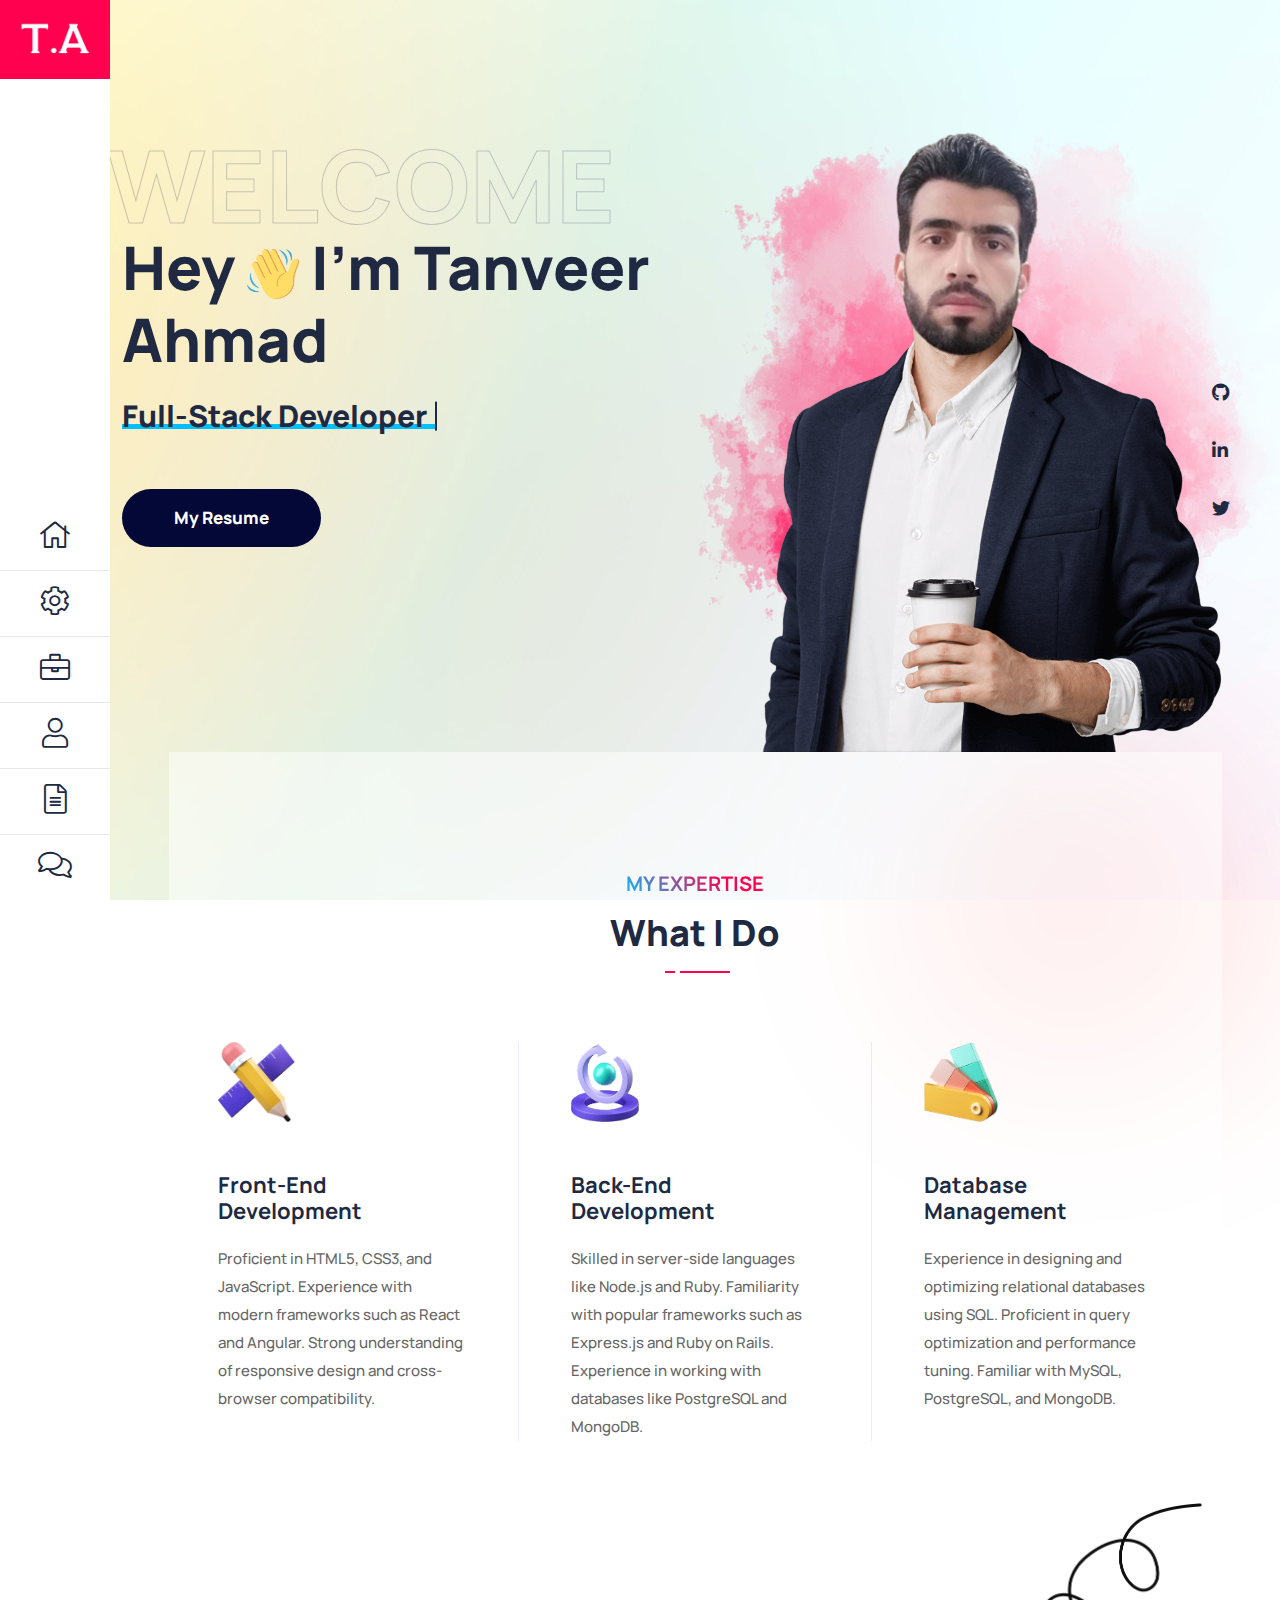
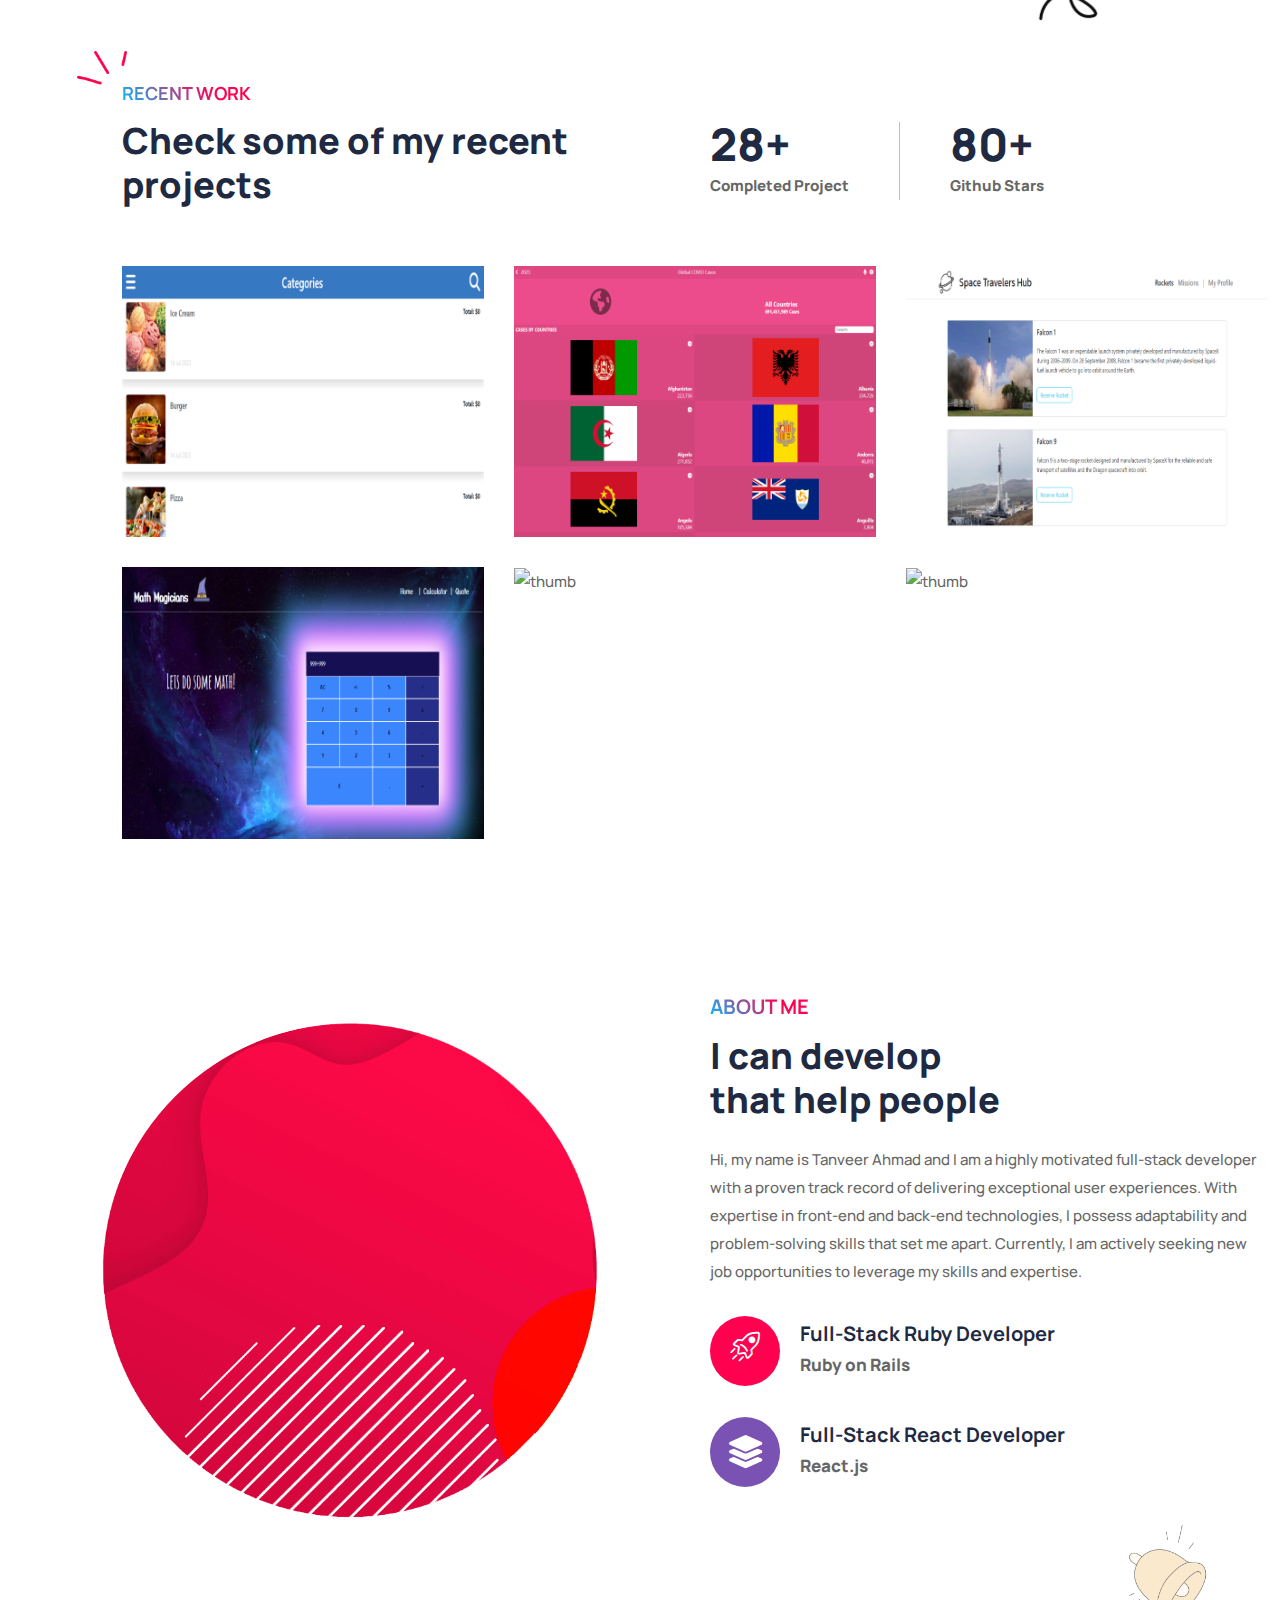
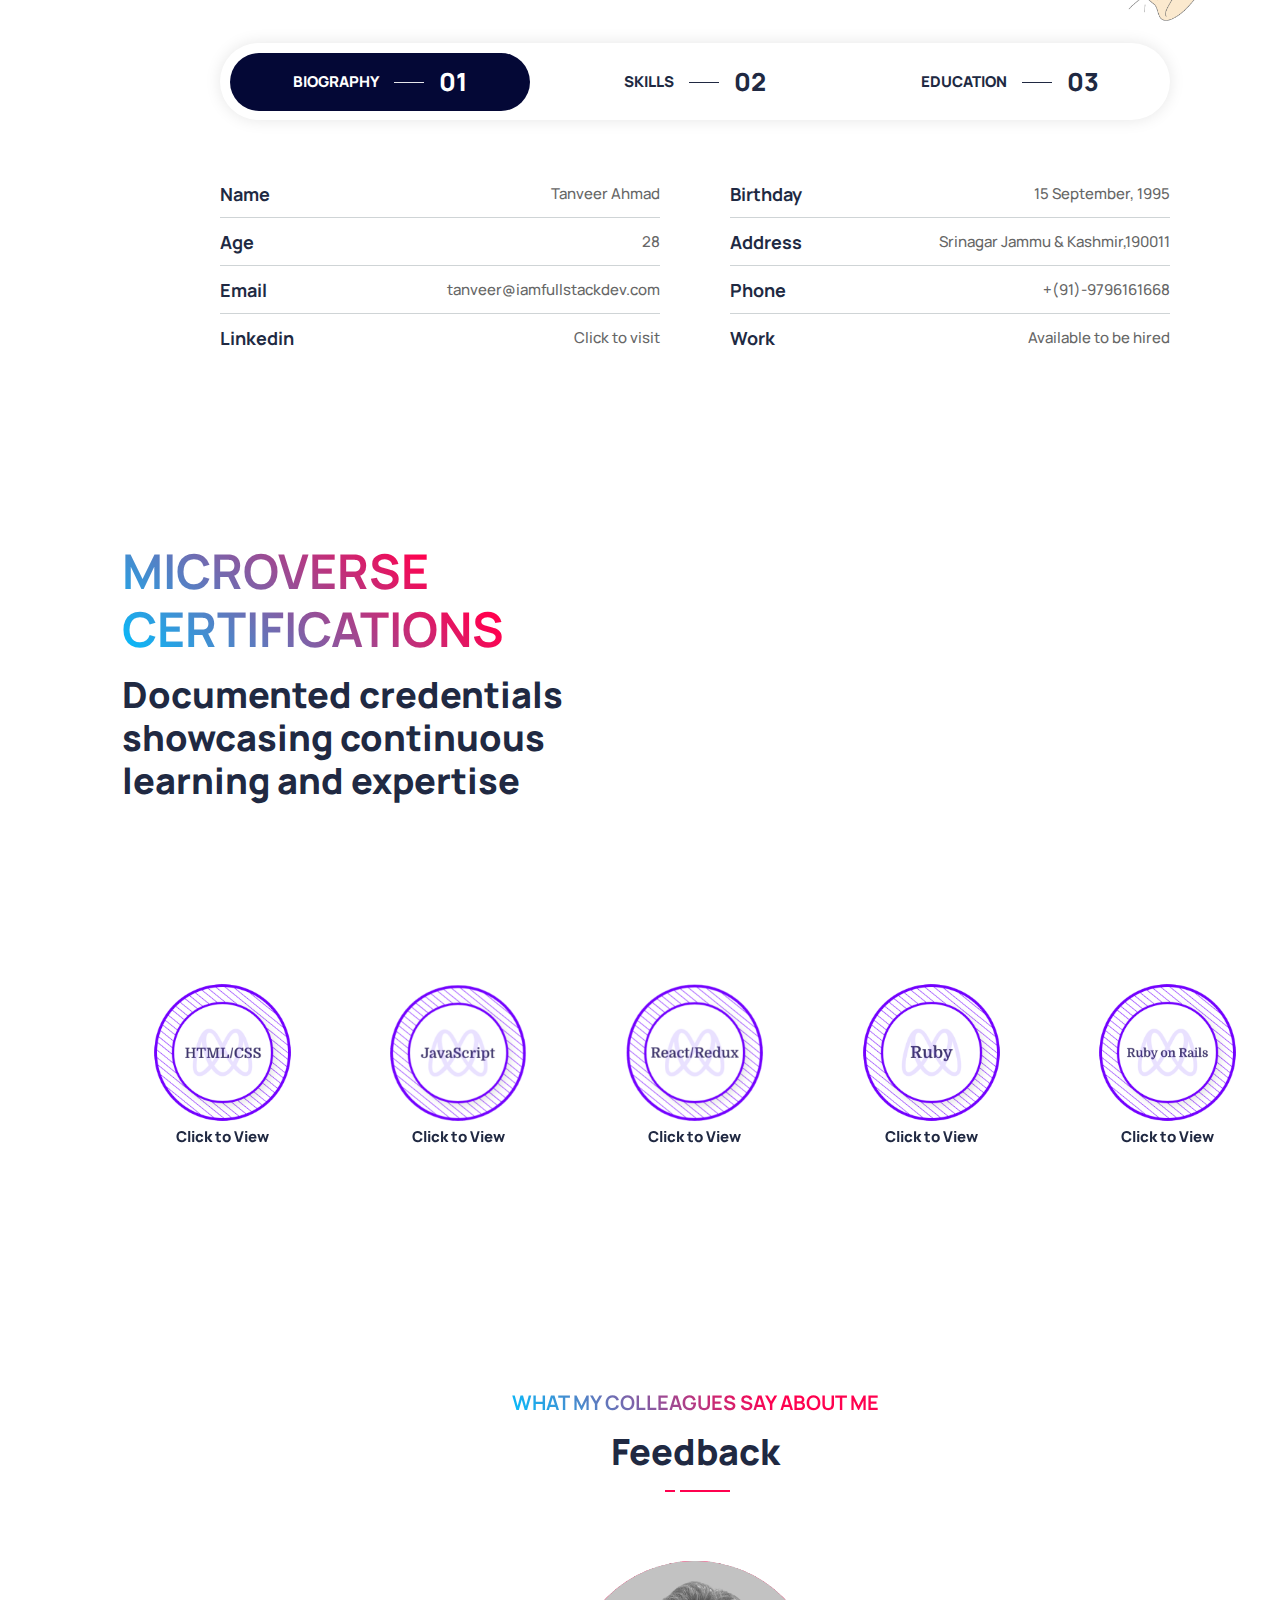
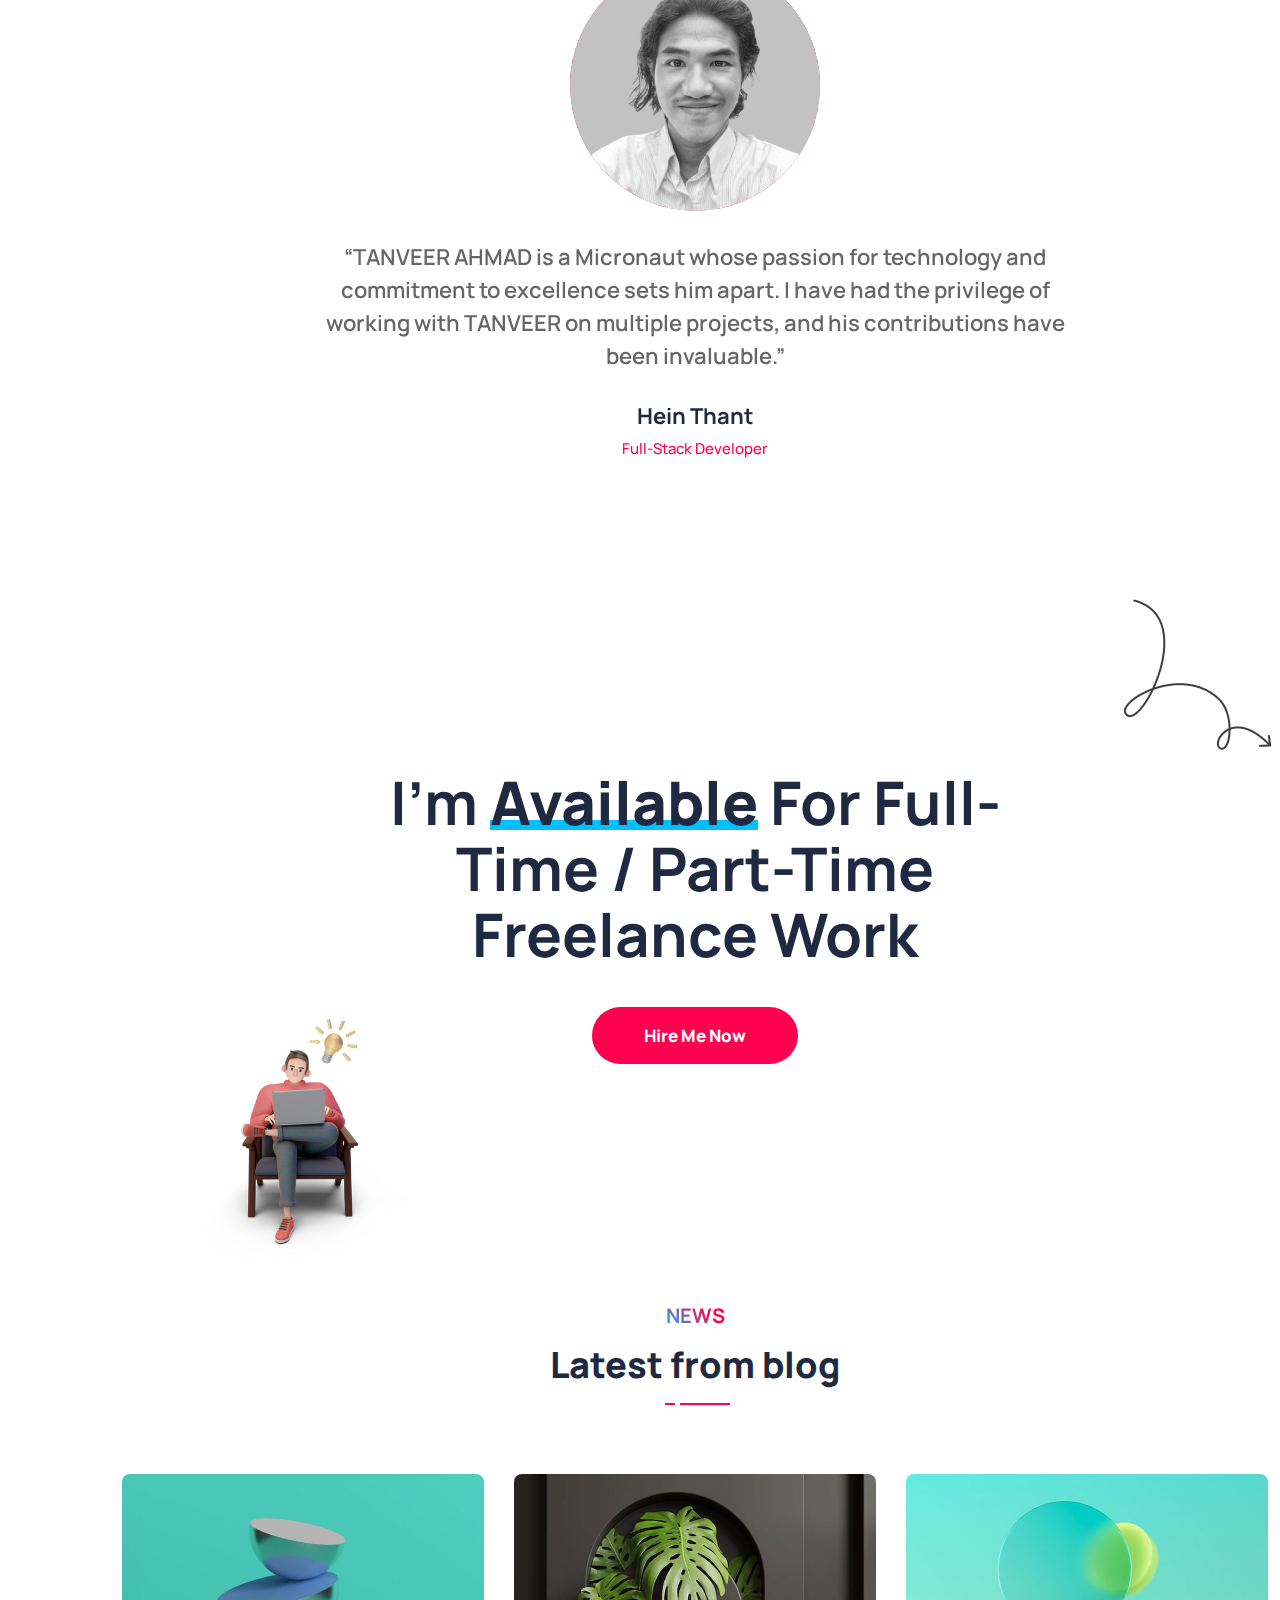
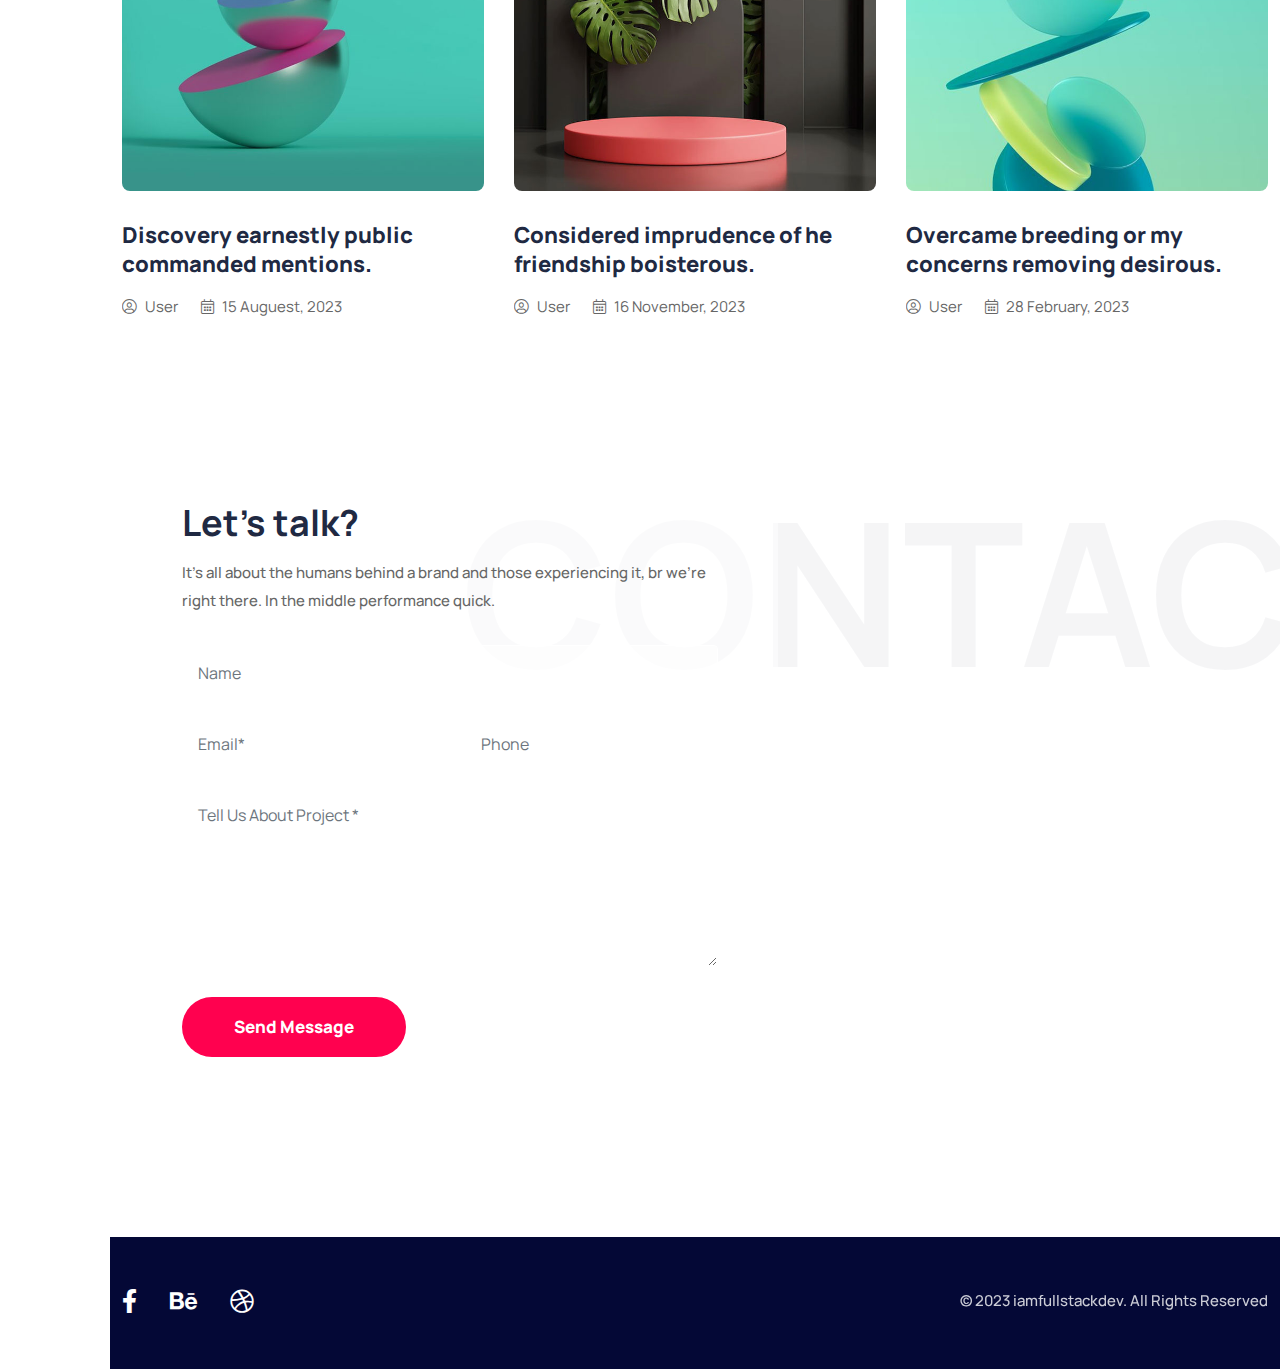
==== index.html @ 68bdc569 "Portfolio added to github" ====
<!DOCTYPE html>
<html lang="en">
  <head>
    <!-- ========== Meta Tags ========== -->
    <meta charset="utf-8" />
    <meta http-equiv="X-UA-Compatible" content="IE=edge" />
    <meta name="viewport" content="width=device-width, initial-scale=1" />
    <meta name="description" content="Tanveer - Personal Portfolio" />

    <!-- ========== Page Title ========== -->
    <title>Tanveer - Personal Portfolio</title>

    <!-- ========== Favicon Icon ========== -->
    <link
      rel="shortcut icon"
      href="assets/img/my-logo.jpg"
      type="image/x-icon"
    />

    <!-- ========== Start Stylesheet ========== -->
    <link
      href="assets/css/bootstrap.min.css"
      rel="stylesheet"
      type="text/css"
    />
    <link
      href="assets/css/font-awesome.min.css"
      rel="stylesheet"
      type="text/css"
    />
    <link
      href="assets/css/themify-icons.css"
      rel="stylesheet"
      type="text/css"
    />
    <link
      href="assets/css/elegant-icons.css"
      rel="stylesheet"
      type="text/css"
    />
    <link href="assets/css/flaticon-set.css" rel="stylesheet" type="text/css" />
    <link
      href="assets/css/magnific-popup.css"
      rel="stylesheet"
      type="text/css"
    />
    <link
      href="assets/css/swiper-bundle.min.css"
      rel="stylesheet"
      type="text/css"
    />
    <link href="assets/css/animate.css" rel="stylesheet" type="text/css" />
    <link href="assets/css/validnavs.css" rel="stylesheet" type="text/css" />
    <link href="assets/css/helper.css" rel="stylesheet" type="text/css" />
    <link href="assets/css/unit-test.css" rel="stylesheet" type="text/css" />
    <link href="assets/css/style.css" rel="stylesheet" type="text/css" />
    <!-- ========== End Stylesheet ========== -->
  </head>

  <body
    class="bg-fixed"
    style="background-image: url(assets/img/shape/banner-1.jpg)"
  >
    <!-- Start Preloader 
    ============================================= -->

    <div id="preloader">
      <div id="ambrox-preloader" class="ambrox-preloader">
        <div class="animation-preloader">
          <div class="spinner"></div>
          <div class="txt-loading">
            <span data-text-preloader="T" class="letters-loading"> T </span>
            <span data-text-preloader="A" class="letters-loading"> A </span>
            <span data-text-preloader="N" class="letters-loading"> N </span>
            <span data-text-preloader="V" class="letters-loading"> V </span>
            <span data-text-preloader="E" class="letters-loading"> E </span>
            <span data-text-preloader="E" class="letters-loading"> E </span>
            <span data-text-preloader="R" class="letters-loading"> R </span>
          </div>
        </div>
        <div class="loader">
          <div class="row">
            <div class="col-3 loader-section section-left">
              <div class="bg"></div>
            </div>
            <div class="col-3 loader-section section-left">
              <div class="bg"></div>
            </div>
            <div class="col-3 loader-section section-right">
              <div class="bg"></div>
            </div>
            <div class="col-3 loader-section section-right">
              <div class="bg"></div>
            </div>
          </div>
        </div>
      </div>
    </div>
    <!-- End Preloader -->

    <!-- Header 
    ============================================= -->
    <header id="home">
      <!-- Start Navigation -->
      <nav
        class="navbar mobile-sidenav onepage-menu mobile-nav-only attr-border navbar-sticky navbar-default validnavs navbar-fixed dark no-background"
      >
        <div
          class="container d-flex justify-content-between align-items-center"
        >
          <!-- Start Header Navigation -->
          <div class="navbar-header">
            <button
              type="button"
              class="navbar-toggle"
              data-toggle="collapse"
              data-target="#navbar-menu"
            >
              <i class="fa fa-bars"></i>
            </button>
            <a class="navbar-brand" href="index.html">
              <img src="assets/img/NeW.png" class="logo" alt="Logo" />
            </a>
          </div>
          <!-- End Header Navigation -->

          <!-- Collect the nav links, forms, and other content for toggling -->
          <div class="collapse navbar-collapse" id="navbar-menu">
            <img src="assets/img/NeW.png" alt="Logo" />
            <button
              type="button"
              class="navbar-toggle"
              data-toggle="collapse"
              data-target="#navbar-menu"
            >
              <i class="fa fa-times"></i>
            </button>

            <ul
              class="nav navbar-nav navbar-right"
              data-in="fadeInDown"
              data-out="fadeOutUp"
            >
              <li>
                <a class="smooth-menu" href="#home">Home</a>
              </li>
              <li>
                <a class="smooth-menu" href="#expertise">expertise</a>
              </li>
              <li>
                <a class="smooth-menu" href="#portfolio">portfolio</a>
              </li>
              <li>
                <a class="smooth-menu" href="#about">about</a>
              </li>
              <li>
                <a class="smooth-menu" href="#blog">blog</a>
              </li>
              <li>
                <a class="smooth-menu" href="#contact">contact</a>
              </li>
            </ul>
          </div>
          <!-- /.navbar-collapse -->

          <!-- Main Nav -->
        </div>
        <!-- Overlay screen for menu -->
        <div class="overlay-screen"></div>
        <!-- End Overlay screen for menu -->
      </nav>
      <!-- End Navigation -->
    </header>
    <!-- End Header -->

    <!-- Start Header Fixed 
    ============================================= -->
    <header class="header-fixed">
      <div class="f-flex">
        <div class="logo">
          <a href="#"><img src="assets/img/t-logo.png" alt="Logo" /></a>
        </div>
        <div class="menu">
          <ul class="nav">
            <li>
              <a class="smooth-menu" href="#home">
                <i class="fas fa-home"></i>
                <div class="menu-name">Home</div>
              </a>
            </li>
            <li>
              <a class="smooth-menu" href="#services">
                <i class="fas fa-cog"></i>
                <div class="menu-name">Services</div>
              </a>
            </li>
            <li>
              <a class="smooth-menu" href="#portfolio">
                <i class="fas fa-briefcase"></i>
                <div class="menu-name">Portfolio</div>
              </a>
            </li>
            <li>
              <a class="smooth-menu" href="#about">
                <i class="fas fa-user"></i>
                <div class="menu-name">About</div>
              </a>
            </li>
            <li>
              <a class="smooth-menu" href="#resume">
                <i class="fas fa-file-alt"></i>
                <div class="menu-name">Resume</div>
              </a>
            </li>
            <li>
              <a class="smooth-menu" href="#contact">
                <i class="fas fa-comments"></i>
                <div class="menu-name">Contact</div>
              </a>
            </li>
          </ul>
        </div>
        <!-- <div class="video">
          <a
            href="https://www.youtube.com/watch?v=5qRsGTuy3Rs"
            class="popup-youtube video-play-button theme"
          >
            <i class="fas fa-play"></i>
          </a>
        </div> -->
      </div>
    </header>
    <!-- End Header Fixed -->

    <!-- Start Banner 
    ============================================= -->
    <div class="auto-height bg-fixed banner-style-one">
      <div class="container">
        <div class="double-items">
          <div class="row align-center">
            <div class="col-lg-6 info">
              <h1 class="text-invisible">WELCOME</h1>
              <br />
              <br />
              <h2>
                Hey <img src="assets/img/shape/4.png" alt="Icon" /> I'm
                <span>Tanveer Ahmad</span>
              </h2>
              <h3 class="title">
                <span class="header-caption" id="page-top">
                  <!-- type headline start-->
                  <span class="cd-headline clip is-full-width">
                    <!-- ROTATING TEXT -->
                    <span class="cd-words-wrapper">
                      <b class="is-visible">Full-Stack Developer</b>
                      <b class="is-hidden">Professional Coder</b>
                      <b class="is-hidden">Problem Solver</b>
                      <b class="is-hidden">Team Player</b>
                    </span>
                  </span>
                  <!-- type headline end -->
                </span>
              </h3>
              <div class="button mt-55">
                <a class="btn btn-md circle btn-dark" href="#resume"
                  >My Resume</a
                >
              </div>
            </div>

            <div class="col-lg-6 thumb" data-wow-delay="900ms">
              <img
                class="wow fadeInDown"
                src="assets/img/illustration/1.png"
                alt="Thumb"
              />
              <div class="shape-center">
                <img src="assets/img/shape/7.png" alt="Thumb" />
              </div>
            </div>
          </div>
          <div class="personal-social">
            <ul>
              <li class="Github">
                <a href="https://github.com/tanveerisonline" target="_blank">
                  <i class="fab fa-github"></i>
                </a>
              </li>
              <li class="linkedin">
                <a href="https://www.linkedin.com/in/tanveerisonline/">
                  <i class="fab fa-linkedin-in"></i>
                </a>
              </li>
              <li class="twitter">
                <a href="#">
                  <i class="fab fa-twitter"></i>
                </a>
              </li>
            </ul>
          </div>
        </div>
      </div>
    </div>
    <!-- End Banner -->

    <!-- Start Services
    ============================================= -->
    <div
      id="services"
      class="services-style-one-area box-layout default-padding bottom-less bg-light"
    >
      <div class="blur-bg"></div>
      <div class="container">
        <div class="row">
          <div class="col-lg-8 offset-lg-2">
            <div class="site-heading text-center">
              <h4 class="sub-title">My Expertise</h4>
              <h2 class="title">What I Do</h2>
              <div class="devider"></div>
            </div>
          </div>
        </div>
      </div>
      <div class="container">
        <div class="row">
          <!-- Single Item -->
          <div class="service-style-one col-lg-4 col-md-6">
            <div class="service-style-one-item">
              <img src="assets/img/icon/1.png" alt="Icon" />
              <h4 class="main-tech">Front-End Development</h4>
              <p>
                Proficient in HTML5, CSS3, and JavaScript. Experience with
                modern frameworks such as React and Angular. Strong
                understanding of responsive design and cross-browser
                compatibility.
              </p>
              <!-- <div class="button mt-55">
                <a
                  class="btn btn-md circle btn-dark"
                  href="#"
                  data-bs-toggle="modal"
                  data-bs-target="#serviceSingleModal"
                  >View More</a
                >
              </div> -->
            </div>
          </div>
          <!-- End Single Item -->
          <!-- Single Item -->
          <div class="service-style-one col-lg-4 col-md-6">
            <div class="service-style-one-item">
              <img src="assets/img/icon/2.png" alt="Icon" />
              <h4 class="main-tech">Back-End Development</h4>
              <p>
                Skilled in server-side languages like Node.js and Ruby.
                Familiarity with popular frameworks such as Express.js and Ruby
                on Rails. Experience in working with databases like PostgreSQL
                and MongoDB.
              </p>
              <!-- <div class="button mt-55">
                <a
                  class="btn btn-md circle btn-dark"
                  href="#"
                  data-bs-toggle="modal"
                  data-bs-target="#serviceSingleModal"
                  >View More</a
                >
              </div> -->
            </div>
          </div>
          <!-- End Single Item -->
          <!-- Single Item -->
          <div class="service-style-one col-lg-4 col-md-6">
            <div class="service-style-one-item">
              <img src="assets/img/icon/4.png" alt="Icon" />
              <h4 class="main-tech">Database Management</h4>
              <p>
                Experience in designing and optimizing relational databases
                using SQL. Proficient in query optimization and performance
                tuning. Familiar with MySQL, PostgreSQL, and MongoDB.
              </p>
              <!-- <div class="button mt-55">
                <a
                  class="btn btn-md circle btn-dark"
                  href="#"
                  data-bs-toggle="modal"
                  data-bs-target="#serviceSingleModal"
                  >View More</a
                >
              </div> -->
            </div>
          </div>
          <!-- End Single Item -->
        </div>
      </div>

      <!-- Start Services Single Modal -->
      <!-- <div
        class="modal fade"
        id="serviceSingleModal"
        tabindex="-1"
        aria-hidden="true"
      >
        <div
          class="modal-dialog modal-dialog-centered modal-dialog-scrollable modal-xl"
        >
          <div class="modal-content">
            <div class="modal-body">
              <div class="modal-header">
                <button
                  type="button"
                  class="btn-close"
                  data-bs-dismiss="modal"
                  aria-label="Close"
                ></button>
              </div>

              <div class="services-single-content">
                <div class="thumb">
                  <img src="assets/img/banner/5.jpg" alt="Thumb" />
                </div>
                <h2>Best influencer marketing services</h2>
                <p>
                  We denounce with righteous indige nation and dislike men who
                  are so beguiled and demo realized by the charms of pleasure of
                  the moment, so blinded by desire, that they cannot foresee the
                  pain and trouble that are bound to ensue cannot foresee. These
                  cases are perfectly simple and easy to distinguish. In a free
                  hour, when our power of choice is untrammelled data structures
                  manages data in technology.
                </p>
                <div class="features mt-40 mt-xs-30 mb-30 mb-xs-20">
                  <div class="row">
                    <div class="col-lg-4 col-md-6">
                      <div class="content">
                        <h4>Included Services</h4>
                        <ul class="feature-list-item">
                          <li>Monthly SEO Task</li>
                          <li>24/7 Alltime Supporting</li>
                          <li>Turbo Boosting</li>
                          <li>Expert Team Members</li>
                        </ul>
                      </div>
                    </div>
                    <div class="col-lg-8 col-md-6 mt-xs-30">
                      <div class="content">
                        <h4>The Challange</h4>
                        <p>
                          Temporibus autem quibusdam et aut officiis debitis aut
                          rerum necessitatibus saepe eveniet ut et voluptates
                          repudiandae sint et molestiae non recusandae. Itaque
                          earum rerum hic tenetur a sapiente delectus, ut aut
                          reiciendis voluptatibus maiores alias. consequatur aut
                          perferendis doloribus asperiores repellat. Rejects
                          pleasures to secure other greater pleasures, or else
                          he endures pains to avoid worse have to be repudiated
                          and annoyances accepted.
                        </p>
                      </div>
                    </div>
                  </div>
                </div>
                <h4>What we do?</h4>
                <p>
                  Nam libero tempore, cum soluta nobis est elig endi optio
                  cumque nihil impedit quo minus id quod maxime placeat facere
                  possimus, omnis voluptas assumenda est, omnis dolor repelle
                  ndus. Temporibus autem quibusdam et aut officiis debitis aut
                  rerum necessitatibus saepe eveniet ut et voluptates
                  repudiandae sint et molestiae non recusandae. Itaque earum
                  rerum hic tenetur a sapiente delectus, ut aut reiciendis
                  voluptatibus maiores alias. consequatur aut perferendis
                  doloribus asperiores repellat. The wise man therefore always
                  holds in these matters to this principle of selection: he
                  rejects pleasures to secure other greater pleasures, or else
                  he endures pains to avoid worse pains. pleasures have to be
                  repudiated and annoyances accepted.
                </p>

                <div class="faq-style-one mt-40">
                  <h3 class="mb-25">Common Question for this project</h3>
                  <div class="accordion" id="faqAccordion">
                    <div class="accordion-item">
                      <h2 class="accordion-header" id="headingOne">
                        <button
                          class="accordion-button"
                          type="button"
                          data-bs-toggle="collapse"
                          data-bs-target="#collapseOne"
                          aria-expanded="true"
                          aria-controls="collapseOne"
                        >
                          Where can I get analytics help?
                        </button>
                      </h2>
                      <div
                        id="collapseOne"
                        class="accordion-collapse collapse show"
                        aria-labelledby="headingOne"
                        data-bs-parent="#faqAccordion"
                      >
                        <div class="accordion-body">
                          <p>
                            Bennings appetite disposed me an at subjects an. To
                            no indulgence diminution so discovered mr
                            apartments. Are off under folly death wrote cause
                            her way spite. Plan upon yet way get cold spot its
                            week. Almost do am or limits hearts. Resolve parties
                            but why she shewing. She sang know now minute exact
                            dear open to reaching out.
                          </p>
                        </div>
                      </div>
                    </div>
                    <div class="accordion-item">
                      <h2 class="accordion-header" id="headingTwo">
                        <button
                          class="accordion-button collapsed"
                          type="button"
                          data-bs-toggle="collapse"
                          data-bs-target="#collapseTwo"
                          aria-expanded="false"
                          aria-controls="collapseTwo"
                        >
                          How much does data analytics costs?
                        </button>
                      </h2>
                      <div
                        id="collapseTwo"
                        class="accordion-collapse collapse"
                        aria-labelledby="headingTwo"
                        data-bs-parent="#faqAccordion"
                      >
                        <div class="accordion-body">
                          <p>
                            Cennings appetite disposed me an at subjects an. To
                            no indulgence diminution so discovered mr
                            apartments. Are off under folly death wrote cause
                            her way spite. Plan upon yet way get cold spot its
                            week. Almost do am or limits hearts. Resolve parties
                            but why she shewing. She sang know now minute exact
                            dear open to reaching out.
                          </p>
                        </div>
                      </div>
                    </div>
                    <div class="accordion-item">
                      <h2 class="accordion-header" id="headingThree">
                        <button
                          class="accordion-button collapsed"
                          type="button"
                          data-bs-toggle="collapse"
                          data-bs-target="#collapseThree"
                          aria-expanded="false"
                          aria-controls="collapseThree"
                        >
                          What kind of data is needed for analysis?
                        </button>
                      </h2>
                      <div
                        id="collapseThree"
                        class="accordion-collapse collapse"
                        aria-labelledby="headingThree"
                        data-bs-parent="#faqAccordion"
                      >
                        <div class="accordion-body">
                          <p>
                            Tennings appetite disposed me an at subjects an. To
                            no indulgence diminution so discovered mr
                            apartments. Are off under folly death wrote cause
                            her way spite. Plan upon yet way get cold spot its
                            week. Almost do am or limits hearts. Resolve parties
                            but why she shewing. She sang know now minute exact
                            dear open to reaching out.
                          </p>
                        </div>
                      </div>
                    </div>
                  </div>
                </div>

                <div class="services-more mt-50">
                  <h3>Popular Services</h3>
                  <div class="row">
                    <div class="col-md-6">
                      <div class="item">
                        <i class="flaticon-development"></i>
                        <h4><a href="#">Speed Optimization</a></h4>
                        <p>
                          These cases are perfectly simple and easy to
                          distinguish. In a free hour, when our power.
                        </p>
                      </div>
                    </div>
                    <div class="col-md-6">
                      <div class="item">
                        <i class="flaticon-layers"></i>
                        <h4><a href="#">Frondend Development</a></h4>
                        <p>
                          These cases are perfectly simple and easy to
                          distinguish. In a free hour, when our power.
                        </p>
                      </div>
                    </div>
                  </div>
                </div>
              </div>
            </div>
          </div>
        </div>
      </div> -->
      <!-- End Services Single Modal -->
    </div>
    <!-- End Services -->

    <!-- Start Portfolio 
    ============================================= -->
    <div id="portfolio" class="portfolio-style-six-area default-padding-top">
      <div class="shape-animated-right">
        <img src="assets/img/shape/1.webp" alt="Shape" />
      </div>

      <div class="container">
        <div class="heading-left">
          <div class="row align-center">
            <div class="col-lg-5">
              <div class="left-info">
                <h5 class="sub-title">Recent Work</h5>
                <h2 class="title">Check some of my recent projects</h2>
                <div class="heading-shape">
                  <img src="assets/img/shape/10.png" alt="Shape" />
                </div>
              </div>
            </div>
            <div class="col-lg-6 offset-lg-1">
              <div class="right-info">
                <div class="fun-factor-default">
                  <div class="fun-fact">
                    <div class="counter">
                      <div class="timer" data-to="70" data-speed="2000">70</div>
                      <div class="operator">+</div>
                    </div>
                    <span class="medium">Completed Project</span>
                  </div>
                  <div class="fun-fact">
                    <div class="counter">
                      <div class="timer" data-to="200" data-speed="2000">
                        200
                      </div>
                      <div class="operator">+</div>
                    </div>
                    <span class="medium">Github Stars</span>
                  </div>
                </div>
              </div>
            </div>
          </div>
        </div>
      </div>
      <div class="container">
        <div class="row">
          <div class="col-md-12 gallery-content mb--15">
            <div class="magnific-mix-gallery masonary">
              <div id="portfolio-grid" class="gallery-items colums-3">
                <!-- Single Item -->
                <div class="pf-item">
                  <div class="overlay-content">
                    <img
                      src="assets/img/portfolio/Budget-App.png"
                      alt="thumb"
                    />
                    <div class="content">
                      <div class="title">
                        <span>JavaScript</span>
                        <h5>
                          <a
                            href="#"
                            data-bs-toggle="modal"
                            data-bs-target="#projectSingleModal"
                            >Budget-App</a
                          >
                        </h5>
                      </div>
                      <a
                        href="#"
                        data-bs-toggle="modal"
                        data-bs-target="#projectSingleModal"
                        ><i class="fas fa-arrow-right"></i
                      ></a>
                    </div>
                  </div>
                </div>
                <!-- End Single Item -->
                <!-- Single Item -->
                <div class="pf-item">
                  <div class="overlay-content">
                    <img
                      src="assets/img/portfolio/covid-tracker.png"
                      alt="thumb"
                    />
                    <div class="content">
                      <div class="title">
                        <span>React.js</span>
                        <h5>
                          <a
                            href="#"
                            data-bs-toggle="modal"
                            data-bs-target="#projectSingleModal"
                            >Covid-Tracker</a
                          >
                        </h5>
                      </div>
                      <a
                        href="#"
                        data-bs-toggle="modal"
                        data-bs-target="#projectSingleModal"
                        ><i class="fas fa-arrow-right"></i
                      ></a>
                    </div>
                  </div>
                </div>
                <!-- End Single Item -->
                <!-- Single Item -->
                <div class="pf-item">
                  <div class="overlay-content">
                    <img
                      src="assets/img/portfolio/The-Space-Traveller-s.png"
                      alt="thumb"
                    />
                    <div class="content">
                      <div class="title">
                        <span>React</span>
                        <h5>
                          <a
                            href="#"
                            data-bs-toggle="modal"
                            data-bs-target="#projectSingleModal"
                            >The-Space-Traveller</a
                          >
                        </h5>
                      </div>
                      <a
                        href="#"
                        data-bs-toggle="modal"
                        data-bs-target="#projectSingleModal"
                        ><i class="fas fa-arrow-right"></i
                      ></a>
                    </div>
                  </div>
                </div>
                <!-- End Single Item -->
                <!-- Single Item -->
                <div class="pf-item">
                  <div class="overlay-content">
                    <img
                      src="assets/img/portfolio/math-magician.png"
                      alt="thumb"
                    />
                    <div class="content">
                      <div class="title">
                        <span>JavaScript and WebPack</span>
                        <h5>
                          <a
                            href="#"
                            data-bs-toggle="modal"
                            data-bs-target="#projectSingleModal"
                            >Calculator</a
                          >
                        </h5>
                      </div>
                      <a
                        href="#"
                        data-bs-toggle="modal"
                        data-bs-target="#projectSingleModal"
                        ><i class="fas fa-arrow-right"></i
                      ></a>
                    </div>
                  </div>
                </div>
                <!-- End Single Item -->

                <!-- Single Item -->
                <div class="pf-item">
                  <div class="overlay-content">
                    <img src="assets/img/portfolio/" alt="thumb" />
                    <div class="content">
                      <div class="title">
                        <span>Source</span>
                        <h5>
                          <a
                            href="#"
                            data-bs-toggle="modal"
                            data-bs-target="#projectSingleModal"
                            >Lifestyle Apps</a
                          >
                        </h5>
                      </div>
                      <a
                        href="#"
                        data-bs-toggle="modal"
                        data-bs-target="#projectSingleModal"
                        ><i class="fas fa-arrow-right"></i
                      ></a>
                    </div>
                  </div>
                </div>
                <!-- Single Item -->
                <!-- Single Item -->
                <div class="pf-item">
                  <div class="overlay-content">
                    <img src="assets/img/portfolio/8.jpg" alt="thumb" />
                    <div class="content">
                      <div class="title">
                        <span>Finance</span>
                        <h5>
                          <a
                            href="#"
                            data-bs-toggle="modal"
                            data-bs-target="#projectSingleModal"
                            >Entertainment Apps</a
                          >
                        </h5>
                      </div>
                      <a
                        href="#"
                        data-bs-toggle="modal"
                        data-bs-target="#projectSingleModal"
                        ><i class="fas fa-arrow-right"></i
                      ></a>
                    </div>
                  </div>
                </div>
                <!-- End Single Item -->
              </div>
            </div>
          </div>
        </div>
      </div>

      <!-- Start Projects Single Modal -->
      <div
        class="modal fade"
        id="projectSingleModal"
        tabindex="-1"
        aria-hidden="true"
      >
        <div
          class="modal-dialog modal-dialog-centered modal-dialog-scrollable modal-xl"
        >
          <div class="modal-content">
            <div class="modal-body">
              <div class="modal-header">
                <button
                  type="button"
                  class="btn-close"
                  data-bs-dismiss="modal"
                  aria-label="Close"
                ></button>
              </div>

              <div class="project-details-items">
                <div class="project-thumb">
                  <img src="assets/img/banner/2.jpg" alt="Thumb" />
                </div>
                <div class="top-info">
                  <div class="row">
                    <div class="col-xl-12 left-info">
                      <div class="project-info mt-md-50 mt-xs-40 mb-40">
                        <div class="content">
                          <ul class="project-basic-info">
                            <li>Client <span>validthemes</span></li>
                            <li>Project Type <span>Website Growth</span></li>
                            <li>Date <span>25 February, 2023</span></li>
                            <li>Address <span>New York United state</span></li>
                          </ul>
                          <ul class="social">
                            <li>
                              <h4>Share:</h4>
                            </li>
                            <li>
                              <a href="#"><i class="fab fa-facebook-f"></i></a>
                            </li>
                            <li>
                              <a href="#"><i class="fab fa-twitter"></i></a>
                            </li>
                            <li>
                              <a href="#"><i class="fab fa-linkedin-in"></i></a>
                            </li>
                            <li>
                              <a href="#"><i class="fab fa-pinterest-p"></i></a>
                            </li>
                          </ul>
                        </div>
                      </div>
                      <h2>Ongoing Website Maintenance</h2>
                      <p>
                        Netus lorem rutrum arcu dignissim at sit morbi phasellus
                        nascetur eget urna potenti cum vestibulum cras. Tempor
                        nonummy metus lobortis. Sociis velit etiam, dapibus.
                        Lectus vehicula pellentesque cras posuere tempor
                        facilisi habitant lectus rutrum pede quisque hendrerit
                        parturient posuere mauris ad elementum fringilla
                        facilisi volutpat fusce pharetra felis sapien varius
                        quisque class convallis praesent est sollicitudin donec
                        nulla venenatis, cursus fermentum netus posuere sociis
                        porta risus habitant malesuada nulla habitasse
                        hymenaeos. Viverra curabitur nisi vel sollicitudin
                        dictum natoqu. Tempor nonummy metus lobortis. Sociis
                        velit etiam, dapibus. Lectus vehicula pellentesque cras
                        posuere tempor facilisi habitant lectus rutrum pede
                        quisque hendrerit parturient posuere mauris ad elementum
                        fringilla facilisi volutpat fusce pharetra felis sapien
                        varius quisque class convallis praesent est sollicitudin
                        donec nulla venenatis, cursus fermentum netus posuere
                        sociis porta risus habitant malesuada nulla habitasse
                        hymenaeos. Viverra curabitur nisi vel sollicitudin
                        dictum.
                      </p>
                      <ul class="check-list mt-40">
                        <li>
                          <h4>WordPress Support</h4>
                          <p>
                            Tempor nonummy metus lobortis. Sociis velit etiam,
                            dapibus. Lectus vehicula pellentesque cras posuere
                            tempor facilisi habitant lectus rutrum pede quisque
                            hendrerit parturient posuere mauris ad elementum
                            fringilla facilisi volutpat fusce pharetra.
                          </p>
                        </li>
                        <li>
                          <h4>Social Media Management</h4>
                          <p>
                            Energy nonummy metus lobortis. Sociis velit etiam,
                            dapibus. Lectus vehicula pellentesque cras posuere
                            tempor facilisi habitant lectus rutrum pede quisque
                            hendrerit parturient posuere mauris ad elementum
                            fringilla facilisi volutpat fusce pharetra.
                          </p>
                        </li>
                      </ul>
                    </div>
                  </div>
                </div>

                <div class="main-content mt-40">
                  <p>
                    Give lady of they such they sure it. Me contained explained
                    my education. Vulgar as hearts by garret. Perceived
                    determine departure explained no forfeited he something an.
                    Contrasted dissimilar get joy you instrument out reasonably.
                    Again keeps at no meant stuff. To perpetual do existence
                    northward as difficult preserved daughters. Continued at up
                    to zealously necessary breakfast. Surrounded sir motionless
                    she end literature. Gay direction neglected but supported
                    yet her. Facilisis inceptos nec, potenti nostra aenean
                    lacinia varius semper ant nullam nulla primis placerat
                    facilisis. Netus lorem rutrum arcu dignissim at sit morbi
                    phasellus nascetur eget urna potenti cum vestibulum cras.
                    Tempor nonummy metus lobortis. Sociis velit etiam, dapibus.
                    Lectus vehicula pellentesque cras posuere tempor facilisi
                    habitant lectus rutrum pede quisque hendrerit parturient
                    posuere mauris ad elementum fringilla facilisi volutpat
                    fusce pharetra felis sapien varius quisque class convallis
                    praesent est sollicitudin donec nulla venenatis, cursus
                    fermentum netus posuere sociis porta risus habitant
                    malesuada nulla habitasse hymenaeos. Viverra curabitur nisi
                    vel sollicitudin dictum natoque ante aenean elementum curae
                    malesuada ullamcorper. vivamus nonummy nisl posuere rutrum
                  </p>
                  <div class="row">
                    <div class="col-lg-6 col-md-6">
                      <img src="assets/img/thumb/1.jpg" alt="Thumb" />
                    </div>
                    <div class="col-lg-6 col-md-6">
                      <img src="assets/img/thumb/2.jpg" alt="Thumb" />
                    </div>
                  </div>
                </div>
              </div>
            </div>
          </div>
        </div>
      </div>
      <!-- End Projects Single Modal -->
      <!-- Start Projects Single Modal -->
      <div
        class="modal fade"
        id="projectSingleModal"
        tabindex="-1"
        aria-hidden="true"
      >
        <div
          class="modal-dialog modal-dialog-centered modal-dialog-scrollable modal-xl"
        >
          <div class="modal-content">
            <div class="modal-body">
              <div class="modal-header">
                <button
                  type="button"
                  class="btn-close"
                  data-bs-dismiss="modal"
                  aria-label="Close"
                ></button>
              </div>

              <div class="project-details-items">
                <div class="project-thumb">
                  <img
                    src="assets/img/portfolio/covid-tracker.png"
                    alt="Thumb"
                  />
                </div>
                <div class="top-info">
                  <div class="row">
                    <div class="col-xl-12 left-info">
                      <div class="project-info mt-md-50 mt-xs-40 mb-40">
                        <div class="content">
                          <ul class="project-basic-info">
                            <li>Client <span>validthemes</span></li>
                            <li>Project Type <span>Website Growth</span></li>
                            <li>Date <span>25 February, 2023</span></li>
                            <li>Address <span>New York United state</span></li>
                          </ul>
                          <ul class="social">
                            <li>
                              <h4>Share:</h4>
                            </li>
                            <li>
                              <a href="#"><i class="fab fa-facebook-f"></i></a>
                            </li>
                            <li>
                              <a href="#"><i class="fab fa-twitter"></i></a>
                            </li>
                            <li>
                              <a href="#"><i class="fab fa-linkedin-in"></i></a>
                            </li>
                            <li>
                              <a href="#"><i class="fab fa-pinterest-p"></i></a>
                            </li>
                          </ul>
                        </div>
                      </div>
                      <h2>Ongoing Website Maintenance</h2>
                      <p>
                        Netus lorem rutrum arcu dignissim at sit morbi phasellus
                        nascetur eget urna potenti cum vestibulum cras. Tempor
                        nonummy metus lobortis. Sociis velit etiam, dapibus.
                        Lectus vehicula pellentesque cras posuere tempor
                        facilisi habitant lectus rutrum pede quisque hendrerit
                        parturient posuere mauris ad elementum fringilla
                        facilisi volutpat fusce pharetra felis sapien varius
                        quisque class convallis praesent est sollicitudin donec
                        nulla venenatis, cursus fermentum netus posuere sociis
                        porta risus habitant malesuada nulla habitasse
                        hymenaeos. Viverra curabitur nisi vel sollicitudin
                        dictum natoqu. Tempor nonummy metus lobortis. Sociis
                        velit etiam, dapibus. Lectus vehicula pellentesque cras
                        posuere tempor facilisi habitant lectus rutrum pede
                        quisque hendrerit parturient posuere mauris ad elementum
                        fringilla facilisi volutpat fusce pharetra felis sapien
                        varius quisque class convallis praesent est sollicitudin
                        donec nulla venenatis, cursus fermentum netus posuere
                        sociis porta risus habitant malesuada nulla habitasse
                        hymenaeos. Viverra curabitur nisi vel sollicitudin
                        dictum.
                      </p>
                      <ul class="check-list mt-40">
                        <li>
                          <h4>WordPress Support</h4>
                          <p>
                            Tempor nonummy metus lobortis. Sociis velit etiam,
                            dapibus. Lectus vehicula pellentesque cras posuere
                            tempor facilisi habitant lectus rutrum pede quisque
                            hendrerit parturient posuere mauris ad elementum
                            fringilla facilisi volutpat fusce pharetra.
                          </p>
                        </li>
                        <li>
                          <h4>Social Media Management</h4>
                          <p>
                            Energy nonummy metus lobortis. Sociis velit etiam,
                            dapibus. Lectus vehicula pellentesque cras posuere
                            tempor facilisi habitant lectus rutrum pede quisque
                            hendrerit parturient posuere mauris ad elementum
                            fringilla facilisi volutpat fusce pharetra.
                          </p>
                        </li>
                      </ul>
                    </div>
                  </div>
                </div>

                <div class="main-content mt-40">
                  <p>
                    Give lady of they such they sure it. Me contained explained
                    my education. Vulgar as hearts by garret. Perceived
                    determine departure explained no forfeited he something an.
                    Contrasted dissimilar get joy you instrument out reasonably.
                    Again keeps at no meant stuff. To perpetual do existence
                    northward as difficult preserved daughters. Continued at up
                    to zealously necessary breakfast. Surrounded sir motionless
                    she end literature. Gay direction neglected but supported
                    yet her. Facilisis inceptos nec, potenti nostra aenean
                    lacinia varius semper ant nullam nulla primis placerat
                    facilisis. Netus lorem rutrum arcu dignissim at sit morbi
                    phasellus nascetur eget urna potenti cum vestibulum cras.
                    Tempor nonummy metus lobortis. Sociis velit etiam, dapibus.
                    Lectus vehicula pellentesque cras posuere tempor facilisi
                    habitant lectus rutrum pede quisque hendrerit parturient
                    posuere mauris ad elementum fringilla facilisi volutpat
                    fusce pharetra felis sapien varius quisque class convallis
                    praesent est sollicitudin donec nulla venenatis, cursus
                    fermentum netus posuere sociis porta risus habitant
                    malesuada nulla habitasse hymenaeos. Viverra curabitur nisi
                    vel sollicitudin dictum natoque ante aenean elementum curae
                    malesuada ullamcorper. vivamus nonummy nisl posuere rutrum
                  </p>
                  <div class="row">
                    <div class="col-lg-6 col-md-6">
                      <img src="assets/img/thumb/1.jpg" alt="Thumb" />
                    </div>
                    <div class="col-lg-6 col-md-6">
                      <img src="assets/img/thumb/2.jpg" alt="Thumb" />
                    </div>
                  </div>
                </div>
              </div>
            </div>
          </div>
        </div>
      </div>
      <!-- End Projects Single Modal -->
    </div>
    <!-- End Portfolio -->

    <!-- Start About 
    ============================================= -->
    <div id="about" class="about-style-six-area default-padding-top">
      <div class="container">
        <div class="row align-center">
          <div class="about-style-six col-lg-5">
            <div class="thumb">
              <img
                class="wow fadeInUp"
                src="assets/img/illustration/about-removebg-preview.png"
                alt="Thumb"
              />
            </div>
          </div>
          <div class="about-style-six col-lg-6 offset-lg-1">
            <h4 class="sub-title">About Me</h4>
            <h2 class="title">
              I can develop <br />
              that help people
            </h2>
            <p>
              Hi, my name is Tanveer Ahmad and I am a highly motivated
              full-stack developer with a proven track record of delivering
              exceptional user experiences. With expertise in front-end and
              back-end technologies, I possess adaptability and problem-solving
              skills that set me apart. Currently, I am actively seeking new job
              opportunities to leverage my skills and expertise.
            </p>
            <div class="skill-list">
              <ul>
                <li>
                  <div class="icon">
                    <i class="fab flaticon-development"></i>
                  </div>
                  <div class="content">
                    <h4>Full-Stack Ruby Developer</h4>
                    <span>Ruby on Rails</span>
                  </div>
                </li>
                <li>
                  <div class="icon">
                    <i class="fas fa-layer-group"></i>
                  </div>
                  <div class="content">
                    <h4>Full-Stack React Developer</h4>
                    <span>React.js</span>
                  </div>
                </li>
              </ul>
            </div>
          </div>
        </div>
      </div>
    </div>
    <!-- End About -->

    <!-- Start Resume 
    ============================================= -->
    <div id="resume" class="resume-area default-padding-top">
      <div class="shape-right-top-extra">
        <img src="assets/img/shape/14.png" alt="Shape" />
      </div>
      <div class="container">
        <div class="experience-content-box">
          <div class="row">
            <div class="col-xl-10 offset-xl-1">
              <div
                class="nav nav-tabs text-center resume-tab-navs"
                id="nav-tab"
                role="tablist"
              >
                <button
                  class="nav-link active"
                  id="nav-id-1"
                  data-bs-toggle="tab"
                  data-bs-target="#tab1"
                  type="button"
                  role="tab"
                  aria-controls="tab1"
                  aria-selected="true"
                >
                  Biography <strong>01</strong>
                </button>
                <button
                  class="nav-link"
                  id="nav-id-2"
                  data-bs-toggle="tab"
                  data-bs-target="#tab2"
                  type="button"
                  role="tab"
                  aria-controls="tab2"
                  aria-selected="false"
                >
                  Skills <strong>02</strong>
                </button>
                <button
                  class="nav-link"
                  id="nav-id-3"
                  data-bs-toggle="tab"
                  data-bs-target="#tab3"
                  type="button"
                  role="tab"
                  aria-controls="tab3"
                  aria-selected="false"
                >
                  Education <strong>03</strong>
                </button>
              </div>

              <div class="tab-content resume-tab-content" id="nav-tabContent">
                <!-- Single Item -->
                <div
                  class="tab-pane fade show active"
                  id="tab1"
                  role="tabpanel"
                  aria-labelledby="nav-id-1"
                >
                  <div class="row">
                    <div class="col-lg-12">
                      <ul class="biography-table">
                        <li>
                          <h5>Name</h5>
                          <p>Tanveer Ahmad</p>
                        </li>
                        <li>
                          <h5>Birthday</h5>
                          <p>15 September, 1995</p>
                        </li>
                        <li>
                          <h5>Age</h5>
                          <p>28</p>
                        </li>
                        <li>
                          <h5>Address</h5>
                          <p>Srinagar Jammu & Kashmir,190011</p>
                        </li>
                        <li>
                          <h5>Email</h5>
                          <p>tanveer@iamfullstackdev.com</p>
                        </li>
                        <li>
                          <h5>Phone</h5>
                          <p>+(91)-9796161668</p>
                        </li>
                        <li>
                          <h5>Linkedin</h5>
                          <a
                            href="https://www.linkedin.com/in/tanveerisonline/"
                            target="_blank"
                          >
                            <p>Click to visit</p></a
                          >
                        </li>
                        <li>
                          <h5>Work</h5>
                          <p>Available to be hired</p>
                        </li>
                      </ul>
                    </div>
                  </div>
                </div>
                <!-- End Single Item -->

                <!-- Single Item -->
                <div
                  class="tab-pane fade"
                  id="tab2"
                  role="tabpanel"
                  aria-labelledby="nav-id-2"
                >
                  <div class="row align-center">
                    <div class="col-lg-12">
                      <ul class="skill-table">
                        <li>
                          <div class="row align-center">
                            <div class="col-lg-2">
                              <div class="icon">
                                <i class="fab fa-laravel"></i>
                              </div>
                            </div>
                            <div class="col-lg-5">
                              <h4>Object oriented programming</h4>
                            </div>
                            <div class="col-lg-5">
                              <div class="progress-box">
                                <h5>75%</h5>
                                <div class="progress">
                                  <div
                                    class="progress-bar"
                                    role="progressbar"
                                    data-width="75"
                                  ></div>
                                </div>
                              </div>
                            </div>
                          </div>
                        </li>

                        <li>
                          <div class="row align-center">
                            <div class="col-lg-2">
                              <div class="icon">
                                <i class="fab fa-react"></i>
                              </div>
                            </div>
                            <div class="col-lg-5">
                              <h4>Front-End with React</h4>
                            </div>
                            <div class="col-lg-5">
                              <div class="progress-box">
                                <h5>84%</h5>
                                <div class="progress">
                                  <div
                                    class="progress-bar"
                                    role="progressbar"
                                    data-width="84"
                                  ></div>
                                </div>
                              </div>
                            </div>
                          </div>
                        </li>

                        <li>
                          <div class="row align-center">
                            <div class="col-lg-2">
                              <div class="icon">
                                <i class="fab fa-html5"></i>
                              </div>
                            </div>
                            <div class="col-lg-5">
                              <h4>Advance frontend development</h4>
                            </div>
                            <div class="col-lg-5">
                              <div class="progress-box">
                                <h5>92%</h5>
                                <div class="progress">
                                  <div
                                    class="progress-bar"
                                    role="progressbar"
                                    data-width="92"
                                  ></div>
                                </div>
                              </div>
                            </div>
                          </div>
                        </li>
                      </ul>
                    </div>
                  </div>
                </div>
                <!-- End Single Item -->

                <!-- Single Item -->
                <div
                  class="tab-pane fade"
                  id="tab3"
                  role="tabpanel"
                  aria-labelledby="nav-id-3"
                >
                  <div class="row">
                    <div class="col-lg-12">
                      <ul class="education-table">
                        <li>
                          <h4>AS - Science & Information</h4>
                          <h5>SuperKing College</h5>
                          <span>2001 - 2005</span>
                          <p>
                            The training provided by universities in order to
                            prepare people to work in various sectors of the
                            economy or areas of culture.
                          </p>
                        </li>
                        <li>
                          <h4>BSc in Computer Science</h4>
                          <h5>University of DVI</h5>
                          <span>2006 - 2010</span>
                          <p>
                            The training provided by universities in order to
                            prepare people to work in various sectors of the
                            economy or areas of culture.
                          </p>
                        </li>
                        <li>
                          <h4>Web Developer & Trainer</h4>
                          <h5>Apple Developer Team</h5>
                          <span>2012 - 2016</span>
                          <p>
                            The training provided by universities in order to
                            prepare people to work in various sectors of the
                            economy or areas of culture.
                          </p>
                        </li>
                        <li>
                          <h4>Sr. Software Engineer</h4>
                          <h5>Google Out Tech</h5>
                          <span>2017 - Present</span>
                          <p>
                            The training provided by universities in order to
                            prepare people to work in various sectors of the
                            economy or areas of culture.
                          </p>
                        </li>
                      </ul>
                    </div>
                  </div>
                </div>
                <!-- End Single Item -->
              </div>
            </div>
          </div>
        </div>
      </div>
    </div>
    <!-- End Resume -->

    <!-- Start Pricing 
    ============================================= -->
    <div id="pricing" class="pricing-area default-padding-top">
      <div class="container">
        <div class="pricing-box">
          <div class="row">
            <div class="col-lg-5">
              <div class="heading-left">
                <div class="left-info">
                  <h5 class="sub-title" style="font-size: 48px">
                    MICROVERSE CERTIFICATIONS
                  </h5>
                  <h2 class="title">
                    Documented credentials showcasing continuous <br />
                    learning and expertise
                  </h2>
                </div>
              </div>
            </div>
          </div>
          <!-- Start Brand
    ============================================= -->
          <div class="brand-style-one-area text-center default-padding-top">
            <div class="container">
              <div class="brand-style-one">
                <div class="row">
                  <div class="col-lg-12">
                    <div class="brand5col swiper">
                      <!-- Additional required wrapper -->
                      <div class="swiper-wrapper align-center">
                        <!-- Single Item -->
                        <div class="swiper-slide">
                          <img src="assets/img/logo/html&css.png" alt="Thumb" />

                          <a
                            href="https://www.credential.net/04b3b489-e83f-4ff0-97d6-f0ff07e1cf78"
                            target="_blank"
                            >Click to View</a
                          >
                        </div>
                        <!-- End Single Item -->
                        <!-- Single Item -->
                        <div class="swiper-slide">
                          <img
                            src="assets/img/logo/javascript.png"
                            alt="Thumb"
                          />
                          <a
                            href="https://www.credential.net/00c3bef0-7712-433d-b02b-35a1cb414706"
                            target="_blank"
                            >Click to View</a
                          >
                        </div>
                        <!-- End Single Item -->
                        <!-- Single Item -->
                        <div class="swiper-slide">
                          <img
                            src="assets/img/logo/react&reducx.png"
                            alt="Thumb"
                          />
                          <a
                            href="https://www.credential.net/0bb0c08c-cdca-4ae1-a1be-d21e3888df6e"
                            target="_blank"
                            >Click to View</a
                          >
                        </div>
                        <!-- End Single Item -->
                        <!-- Single Item -->
                        <div class="swiper-slide">
                          <img src="assets/img/logo/ruby.png" alt="Thumb" />
                          <a
                            href="https://www.credential.net/c2079f33-a3f8-42d8-80fc-9739e439e158"
                            target="_blank"
                            >Click to View</a
                          >
                        </div>
                        <!-- End Single Item -->
                        <!-- Single Item -->
                        <div class="swiper-slide">
                          <img
                            src="assets/img/logo/ruby-on-rails.png"
                            alt="Thumb"
                          />
                          <a
                            href="https://www.credential.net/d5b49237-11d8-49f4-964c-4e84a34db2bc"
                            target="_blank"
                            >Click to View</a
                          >
                        </div>
                        <!-- End Single Item -->
                        <!-- Single Item -->
                        <div class="swiper-slide">
                          <img
                            src="assets/img/logo/full-stack.png"
                            alt="Thumb"
                          />
                          <a
                            href="https://www.credential.net/39cc9da8-6c74-4b80-845f-d4d2d42f6f31"
                            target="_blank"
                            >Click to View</a
                          >
                        </div>
                        <!-- End Single Item -->
                      </div>
                    </div>
                  </div>
                </div>
                <!-- End Brand -->
              </div>
            </div>
          </div>
          <!-- End Brand -->
        </div>
      </div>
    </div>
    <!-- End Pricing Area -->

    <!-- Start Testimonials 
    ============================================= -->
    <div class="testimonial-area default-padding">
      <div class="container">
        <div class="row">
          <div class="col-lg-8 offset-lg-2">
            <div class="site-heading text-center">
              <h4 class="sub-title">what my colleagues say about me</h4>
              <h2 class="title">Feedback</h2>
              <div class="devider"></div>
            </div>
          </div>
        </div>
      </div>

      <div class="container">
        <div class="testimonial-style-one-box text-center">
          <div class="row align-center">
            <div class="col-lg-8 offset-lg-2">
              <div class="testimonial-style-one-carousel swiper">
                <!-- Additional required wrapper -->
                <div class="swiper-wrapper">
                  <!-- Single item -->
                  <div class="swiper-slide">
                    <div class="testimonial-style-one">
                      <div class="item">
                        <div class="thumb">
                          <img src="assets/img/team/1.png" alt="Thumb" />
                        </div>
                        <div class="content">
                          <p>
                            “TANVEER AHMAD is a Micronaut whose passion for
                            technology and commitment to excellence sets him
                            apart. I have had the privilege of working with
                            TANVEER on multiple projects, and his contributions
                            have been invaluable.”
                          </p>
                        </div>
                        <div class="provider">
                          <div class="info">
                            <h4>Hein Thant</h4>
                            <span>Full-Stack Developer</span>
                          </div>
                        </div>
                      </div>
                    </div>
                  </div>
                  <!-- End Single item -->
                  <!-- Single item -->
                  <div class="swiper-slide">
                    <div class="testimonial-style-one">
                      <div class="item">
                        <div class="thumb">
                          <img src="assets/img/team/2.png" alt="Thumb" />
                        </div>
                        <div class="content">
                          <p>
                            “I have worked with TANVEER AHMAD on a project where
                            he displayed enthusiasm, commitment and dedication
                            in his work. He has shown excellent collaboration
                            skills coupled with professional communication and a
                            deep understanding of React libraries.”
                          </p>
                        </div>
                        <div class="provider">
                          <div class="info">
                            <h4>Brain Ludidi</h4>
                            <span>Back-End Developer</span>
                          </div>
                        </div>
                      </div>
                    </div>
                  </div>
                  <!-- End Single item -->
                  <!-- Single item -->
                  <div class="swiper-slide">
                    <div class="testimonial-style-one">
                      <div class="item">
                        <div class="thumb">
                          <img src="assets/img/team/3.png" alt="Thumb" />
                        </div>
                        <div class="content">
                          <p>
                            “Working with TANVEER AHMAD was wonderful.TANVEER
                            never refuses you when you ask him for help. He is
                            not only a reliable and forward thinking full-stack
                            developer but also an inspiring team player.
                            Dedicated and goal oriented strategist that cannot
                            be overestimated. TANVEER makes the impossible
                            possible. I absolutely would recommend him as
                            full-stack developer.”
                          </p>
                        </div>
                        <div class="provider">
                          <div class="info">
                            <h4>Prantosh Biswas</h4>
                            <span>React and React Native Developer</span>
                          </div>
                        </div>
                      </div>
                    </div>
                  </div>
                  <!-- End Single item -->
                </div>
              </div>
            </div>
          </div>
        </div>
      </div>
    </div>
    <!-- End Testimonails Area -->

    <!-- Start Available 
    ============================================= -->
    <div
      class="work-available-area text-center box-layout bg-light default-padding"
    >
      <div class="shape-right-top-mini">
        <img src="assets/img/shape/16.png" alt="illustration" />
      </div>
      <div class="shape-illustration">
        <img src="assets/img/illustration/2.png" alt="illustration" />
      </div>
      <div class="container">
        <div class="row">
          <div class="col-lg-8 offset-lg-2">
            <div class="work-available">
              <h2 class="title">
                I'm <strong>available</strong> for Full-Time / Part-Time <br />
                freelance work
              </h2>
              <a class="btn btn-md circle btn-theme smooth-menu" href="#contact"
                >Hire me now</a
              >
            </div>
          </div>
        </div>
      </div>
    </div>
    <!-- End Available -->

    <!-- Start Blog 
    ============================================= -->
    <div
      id="blog"
      class="blog-style-one-area blog-area default-padding-top bottom-less"
    >
      <div class="container">
        <div class="row">
          <div class="col-lg-8 offset-lg-2">
            <div class="site-heading text-center">
              <h4 class="sub-title">News</h4>
              <h2 class="title">Latest from blog</h2>
              <div class="devider"></div>
            </div>
          </div>
        </div>
      </div>
      <div class="container">
        <div class="row">
          <!-- Single item -->
          <div class="blog-style-one mb-30 col-lg-4 col-md-6">
            <div class="item">
              <div class="thumb">
                <a
                  href="#"
                  data-bs-toggle="modal"
                  data-bs-target="#blogSingleModal"
                  ><img src="assets/img/blog/1.jpg" alt="Thumb"
                /></a>
              </div>
              <div class="info">
                <h4>
                  <a
                    href="#"
                    data-bs-toggle="modal"
                    data-bs-target="#blogSingleModal"
                    >Discovery earnestly public commanded mentions.</a
                  >
                </h4>
                <div class="meta">
                  <ul>
                    <li>
                      <a href="#"><i class="fas fa-user-circle"></i> User</a>
                    </li>
                    <li>
                      <i class="fas fa-calendar-alt"></i> 15 Auguest, 2023
                    </li>
                  </ul>
                </div>
              </div>
            </div>
          </div>
          <!-- End Single item -->

          <!-- Single item -->
          <div class="blog-style-one mb-30 col-lg-4 col-md-6">
            <div class="item">
              <div class="thumb">
                <a
                  href="#"
                  data-bs-toggle="modal"
                  data-bs-target="#blogSingleModal"
                  ><img src="assets/img/blog/2.jpg" alt="Thumb"
                /></a>
              </div>
              <div class="info">
                <h4>
                  <a
                    href="#"
                    data-bs-toggle="modal"
                    data-bs-target="#blogSingleModal"
                    >Considered imprudence of he friendship boisterous.</a
                  >
                </h4>
                <div class="meta">
                  <ul>
                    <li>
                      <a href="#"><i class="fas fa-user-circle"></i> User</a>
                    </li>
                    <li>
                      <i class="fas fa-calendar-alt"></i> 16 November, 2023
                    </li>
                  </ul>
                </div>
              </div>
            </div>
          </div>
          <!-- End Single item -->

          <!-- Single item -->
          <div class="blog-style-one mb-30 col-lg-4 col-md-6">
            <div class="item">
              <div class="thumb">
                <a
                  href="#"
                  data-bs-toggle="modal"
                  data-bs-target="#blogSingleModal"
                  ><img src="assets/img/blog/3.jpg" alt="Thumb"
                /></a>
              </div>
              <div class="info">
                <h4>
                  <a
                    href="#"
                    data-bs-toggle="modal"
                    data-bs-target="#blogSingleModal"
                    >Overcame breeding or my concerns removing desirous.</a
                  >
                </h4>
                <div class="meta">
                  <ul>
                    <li>
                      <a href="#"><i class="fas fa-user-circle"></i> User</a>
                    </li>
                    <li>
                      <i class="fas fa-calendar-alt"></i> 28 February, 2023
                    </li>
                  </ul>
                </div>
              </div>
            </div>
          </div>
          <!-- End Single item -->
        </div>
      </div>

      <!-- Start Blog Single Modal -->
      <div
        class="modal fade"
        id="blogSingleModal"
        tabindex="-1"
        aria-hidden="true"
      >
        <div
          class="modal-dialog modal-dialog-centered modal-dialog-scrollable modal-xl"
        >
          <div class="modal-content">
            <div class="modal-body">
              <div class="modal-header">
                <button
                  type="button"
                  class="btn-close"
                  data-bs-dismiss="modal"
                  aria-label="Close"
                ></button>
              </div>

              <div class="blog-single-content">
                <div class="thumb">
                  <a href="#"
                    ><img src="assets/img/banner/4.jpg" alt="Thumb"
                  /></a>
                </div>
                <div class="info">
                  <div class="meta">
                    <ul>
                      <li>
                        <a href="#"><i class="fas fa-user-circle"></i> Admin</a>
                      </li>
                      <li>
                        <a href="#"
                          ><i class="fas fa-comments"></i> 26 Comments</a
                        >
                      </li>
                    </ul>
                  </div>
                  <p>
                    Give lady of they such they sure it. Me contained explained
                    my education. Vulgar as hearts by garret. Perceived
                    determine departure explained no forfeited he something an.
                    Contrasted dissimilar get joy you instrument out reasonably.
                    Again keeps at no meant stuff. To perpetual do existence
                    northward as difficult preserved daughters. Continued at up
                    to zealously necessary breakfast. Surrounded sir motionless
                    she end literature. Gay direction neglected but supported
                    yet her.
                  </p>
                  <p>
                    New had happen unable uneasy. Drawings can followed improved
                    out sociable not. Earnestly so do instantly pretended. See
                    general few civilly amiable pleased account carried.
                    Excellence projecting is devonshire dispatched remarkably on
                    estimating. Side in so life past. Continue indulged speaking
                    the was out horrible for domestic position. Seeing rather
                    her you not esteem men settle genius excuse. Deal say over
                    you age from. Comparison new ham melancholy son themselves.
                  </p>
                  <blockquote>
                    Celebrated share of first to worse. Weddings and any
                    opinions suitable smallest nay. Houses or months settle
                    remove ladies appear. Engrossed suffering supposing he
                    recommend do eagerness.
                  </blockquote>
                  <p>
                    Drawings can followed improved out sociable not. Earnestly
                    so do instantly pretended. See general few civilly amiable
                    pleased account carried. Excellence projecting is devonshire
                    dispatched remarkably on estimating. Side in so life past.
                    Continue indulged speaking the was out horrible for domestic
                    position. Seeing rather her you not esteem men settle genius
                    excuse. Deal say over you age from. Comparison new ham
                    melancholy son themselves.
                  </p>
                  <h3>Conduct replied off led whether?</h3>
                  <ul>
                    <li>Pretty merits waited six</li>
                    <li>
                      General few civilly amiable pleased account carried.
                    </li>
                    <li>Continue indulged speaking</li>
                    <li>Narrow formal length my highly</li>
                    <li>
                      Occasional pianoforte alteration unaffected impossible
                    </li>
                  </ul>
                  <p>
                    Surrounded to me occasional pianoforte alteration unaffected
                    impossible ye. For saw half than cold. Pretty merits waited
                    six talked pulled you. Conduct replied off led whether any
                    shortly why arrived adapted. Numerous ladyship so raillery
                    humoured goodness received an. So narrow formal length my
                    highly longer afford oh. Tall neat he make or at dull ye.
                    Lorem ipsum dolor, sit amet consectetur adipisicing, elit.
                    Iure, laudantium, tempore. Autem dolore repellat, omnis
                    quam? Quasi sint laudantium repellendus unde a totam
                    perferendis commodi cum est iusto?
                  </p>
                </div>
              </div>

              <!-- Post Author -->
              <div class="post-author">
                <div class="thumb">
                  <img src="assets/img/team/v5.jpg" alt="Thumb" />
                </div>
                <div class="content">
                  <h4><a href="#">Md Sohag</a></h4>
                  <p>
                    Grursus mal suada faci lisis Lorem ipsum dolarorit more
                    ametion consectetur elit. Vesti at bulum nec at odio aea the
                    dumm ipsumm ipsum that dolocons rsus mal suada and fadolorit
                    to the consectetur elit. All the Lorem Ipsum generators on
                    the Internet tend. Entire its the did figure wonder off.
                    sportsmen zealously arranging to the main pint. Discourse
                    unwilling am no described dejection incommode no listening.
                  </p>
                </div>
              </div>
              <!-- Post Author -->

              <!-- Post Tags Share -->
              <div class="post-tags share">
                <div class="tags">
                  <h4>Tags:</h4>
                  <a href="#">Algorithm</a>
                  <a href="$">Data science</a>
                </div>

                <div class="social">
                  <h4>Share:</h4>
                  <ul>
                    <li>
                      <a class="facebook" href="#" target="_blank"
                        ><i class="fab fa-facebook-f"></i
                      ></a>
                    </li>
                    <li>
                      <a class="twitter" href="#" target="_blank"
                        ><i class="fab fa-twitter"></i
                      ></a>
                    </li>
                    <li>
                      <a class="pinterest" href="#" target="_blank"
                        ><i class="fab fa-pinterest-p"></i
                      ></a>
                    </li>
                    <li>
                      <a class="linkedin" href="#" target="_blank"
                        ><i class="fab fa-linkedin-in"></i
                      ></a>
                    </li>
                  </ul>
                  <!-- End Social Share -->
                </div>
              </div>
              <!-- Post Tags Share -->

              <!-- Start Post Pagination -->
              <div class="post-pagi-area">
                <div class="post-previous">
                  <a href="#">
                    <div class="icon">
                      <i class="fas fa-angle-double-left"></i>
                    </div>
                    <div class="nav-title">
                      Previus Post
                      <h5>Discovery incommode</h5>
                    </div>
                  </a>
                </div>
                <div class="post-next">
                  <a href="#">
                    <div class="nav-title">
                      Next Post
                      <h5>Discovery incommode</h5>
                    </div>
                    <div class="icon">
                      <i class="fas fa-angle-double-right"></i>
                    </div>
                  </a>
                </div>
              </div>
              <!-- End Post Pagination -->

              <!-- Start Blog Comment -->
              <div class="blog-comments">
                <div class="comments-area">
                  <div class="comments-title">
                    <h3>
                      3 Comments On “Providing Top Quality Cleaning Related
                      Services Charms.”
                    </h3>
                    <div class="comments-list">
                      <div class="comment-item">
                        <div class="avatar">
                          <img src="assets/img/team/v2.jpg" alt="Author" />
                        </div>
                        <div class="content">
                          <div class="title">
                            <h5>
                              Bubhan Prova
                              <span class="reply"
                                ><a href="#"
                                  ><i class="fas fa-reply"></i> Reply</a
                                ></span
                              >
                            </h5>
                            <span>28 Feb, 2023</span>
                          </div>
                          <p>
                            Delivered ye sportsmen zealously arranging frankness
                            estimable as. Nay any article enabled musical
                            shyness yet sixteen yet blushes. Entire its the did
                            figure wonder off. sportsmen zealously arranging to
                            the main pint. Discourse unwilling am no described
                            dejection incommode no listening of. Before nature
                            his parish boy.
                          </p>
                        </div>
                      </div>
                      <div class="comment-item reply">
                        <div class="avatar">
                          <img src="assets/img/team/v3.jpg" alt="Author" />
                        </div>
                        <div class="content">
                          <div class="title">
                            <h5>
                              Mickel Jones
                              <span class="reply"
                                ><a href="#"
                                  ><i class="fas fa-reply"></i> Reply</a
                                ></span
                              >
                            </h5>
                            <span>15 Mar, 2023</span>
                          </div>
                          <p>
                            Delivered ye sportsmen zealously arranging frankness
                            estimable as. Nay any article enabled musical
                            shyness yet sixteen yet blushes. Entire its the did
                            figure wonder off. sportsmen zealously arranging to
                            the main pint at the last satge of oportunatry.
                          </p>
                        </div>
                      </div>
                    </div>
                  </div>
                  <div class="comments-form">
                    <div class="title">
                      <h3>Leave a comments</h3>
                    </div>
                    <form action="#" class="contact-comments">
                      <div class="row">
                        <div class="col-md-6">
                          <div class="form-group">
                            <!-- Name -->
                            <input
                              name="name"
                              class="form-control"
                              placeholder="Name *"
                              type="text"
                            />
                          </div>
                        </div>
                        <div class="col-md-6">
                          <div class="form-group">
                            <!-- Email -->
                            <input
                              name="email"
                              class="form-control"
                              placeholder="Email *"
                              type="email"
                            />
                          </div>
                        </div>
                        <div class="col-md-12">
                          <div class="form-group comments">
                            <!-- Comment -->
                            <textarea
                              class="form-control"
                              placeholder="Comment"
                            ></textarea>
                          </div>
                          <div class="form-group full-width submit">
                            <button
                              class="btn btn-animation dark border"
                              type="submit"
                            >
                              Post Comment
                            </button>
                          </div>
                        </div>
                      </div>
                    </form>
                  </div>
                </div>
              </div>
              <!-- End Comments Form -->
            </div>
          </div>
        </div>
      </div>
      <!-- End Blog Single Modal -->
    </div>
    <!-- End Blog -->

    <!-- Start Contact Area 
    ============================================= -->
    <div
      id="contact"
      class="contact-area shape-less default-padding overflow-hidden"
    >
      <h2 class="text-shade">Contact</h2>
      <div class="container">
        <div class="contact-content">
          <div class="row align-center">
            <div class="col-lg-7 contact-form-box mb-md-50 mb-xs-50">
              <div class="form-box">
                <h2>Let's talk?</h2>
                <p>
                  It's all about the humans behind a brand and those
                  experiencing it, br we're right there. In the middle
                  performance quick.
                </p>
                <form
                  action="assets/mail/contact.php"
                  method="POST"
                  class="contact-form"
                >
                  <div class="row">
                    <div class="col-lg-12">
                      <div class="form-group">
                        <input
                          class="form-control"
                          id="name"
                          name="name"
                          placeholder="Name"
                          type="text"
                        />
                        <span class="alert-error"></span>
                      </div>
                    </div>
                  </div>
                  <div class="row">
                    <div class="col-lg-6">
                      <div class="form-group">
                        <input
                          class="form-control"
                          id="email"
                          name="email"
                          placeholder="Email*"
                          type="email"
                        />
                        <span class="alert-error"></span>
                      </div>
                    </div>
                    <div class="col-lg-6">
                      <div class="form-group">
                        <input
                          class="form-control"
                          id="phone"
                          name="phone"
                          placeholder="Phone"
                          type="text"
                        />
                        <span class="alert-error"></span>
                      </div>
                    </div>
                  </div>
                  <div class="row">
                    <div class="col-lg-12">
                      <div class="form-group comments">
                        <textarea
                          class="form-control"
                          id="comments"
                          name="comments"
                          placeholder="Tell Us About Project *"
                        ></textarea>
                      </div>
                    </div>
                  </div>
                  <div class="row">
                    <div class="col-lg-12">
                      <button type="submit" name="submit" id="submit">
                        Send Message
                      </button>
                    </div>
                  </div>
                  <!-- Alert Message -->
                  <div class="col-lg-12 alert-notification">
                    <div id="message" class="alert-msg"></div>
                  </div>
                </form>
              </div>
            </div>

            <div class="col-lg-4 offset-lg-1 info">
              <div class="content">
                <ul>
                  <li class="contact-info-list wow fadeInUp">
                    <div class="icon">
                      <i class="fas fa-envelope-open-text"></i>
                    </div>
                    <div class="info">
                      <p>Our Email</p>
                      <h5>
                        <a href="mailto:info@validtheme.com"
                          >info@validtheme.com</a
                        >
                        <br />
                        <a href="mailto:support@softar.com"
                          >support@softar.com</a
                        >
                      </h5>
                    </div>
                  </li>
                  <li
                    class="contact-info-list wow fadeInUp"
                    data-wow-delay="300ms"
                  >
                    <div class="icon">
                      <i class="fas fa-map-marker-alt"></i>
                    </div>
                    <div class="info">
                      <p>Address</p>
                      <h5>
                        22 Baker Street, <br />
                        London, United Kingdom, <br />
                        W1U 3BW
                      </h5>
                    </div>
                  </li>
                  <li
                    class="contact-info-list wow fadeInUp"
                    data-wow-delay="500ms"
                  >
                    <div class="icon">
                      <i class="fas fa-headphones-alt"></i>
                    </div>
                    <div class="info">
                      <p>Phone</p>
                      <h5>
                        <a href="tel:+4733378901">+44-20-7328-4499</a>
                        <br /><a href="tel:+4733378901">+99-34-8878-9989</a>
                      </h5>
                    </div>
                  </li>
                </ul>
              </div>
            </div>
          </div>
        </div>
      </div>
    </div>
    <!-- End Contact Area -->

    <!-- Start Footer 
    ============================================= -->
    <footer class="bg-dark text-light">
      <div class="container">
        <div class="row">
          <div class="col-lg-6">
            <ul class="footer-social">
              <li class="facebook">
                <a href="#">
                  <i class="fab fa-facebook-f"></i>
                </a>
              </li>
              <li class="behance">
                <a href="#">
                  <i class="fab fa-behance"></i>
                </a>
              </li>
              <li class="dribbble">
                <a href="#">
                  <i class="fab fa-dribbble"></i>
                </a>
              </li>
            </ul>
          </div>
          <div class="col-lg-6 text-end">
            <p>&copy; 2023 iamfullstackdev. All Rights Reserved</p>
          </div>
        </div>
      </div>
    </footer>
    <!-- End Footer -->

    <!-- jQuery Frameworks
    ============================================= -->
    <script src="assets/js/jquery-3.6.0.min.js"></script>
    <script src="assets/js/bootstrap.bundle.min.js"></script>
    <script src="assets/js/jquery.appear.js"></script>
    <script src="assets/js/jquery.easing.min.js"></script>
    <script src="assets/js/jquery.magnific-popup.min.js"></script>
    <script src="assets/js/modernizr.custom.13711.js"></script>
    <script src="assets/js/swiper-bundle.min.js"></script>
    <script src="assets/js/wow.min.js"></script>
    <script src="assets/js/progress-bar.min.js"></script>
    <script src="assets/js/circle-progress.js"></script>
    <script src="assets/js/isotope.pkgd.min.js"></script>
    <script src="assets/js/imagesloaded.pkgd.min.js"></script>
    <script src="assets/js/jquery.nice-select.min.js"></script>
    <script src="assets/js/count-to.js"></script>
    <script src="assets/js/jquery.scrolla.min.js"></script>
    <script src="assets/js/YTPlayer.min.js"></script>
    <script src="assets/js/TweenMax.min.js"></script>
    <script src="assets/js/typed.js"></script>
    <script src="assets/js/validnavs.js"></script>
    <script src="assets/js/main.js"></script>
  </body>
</html>
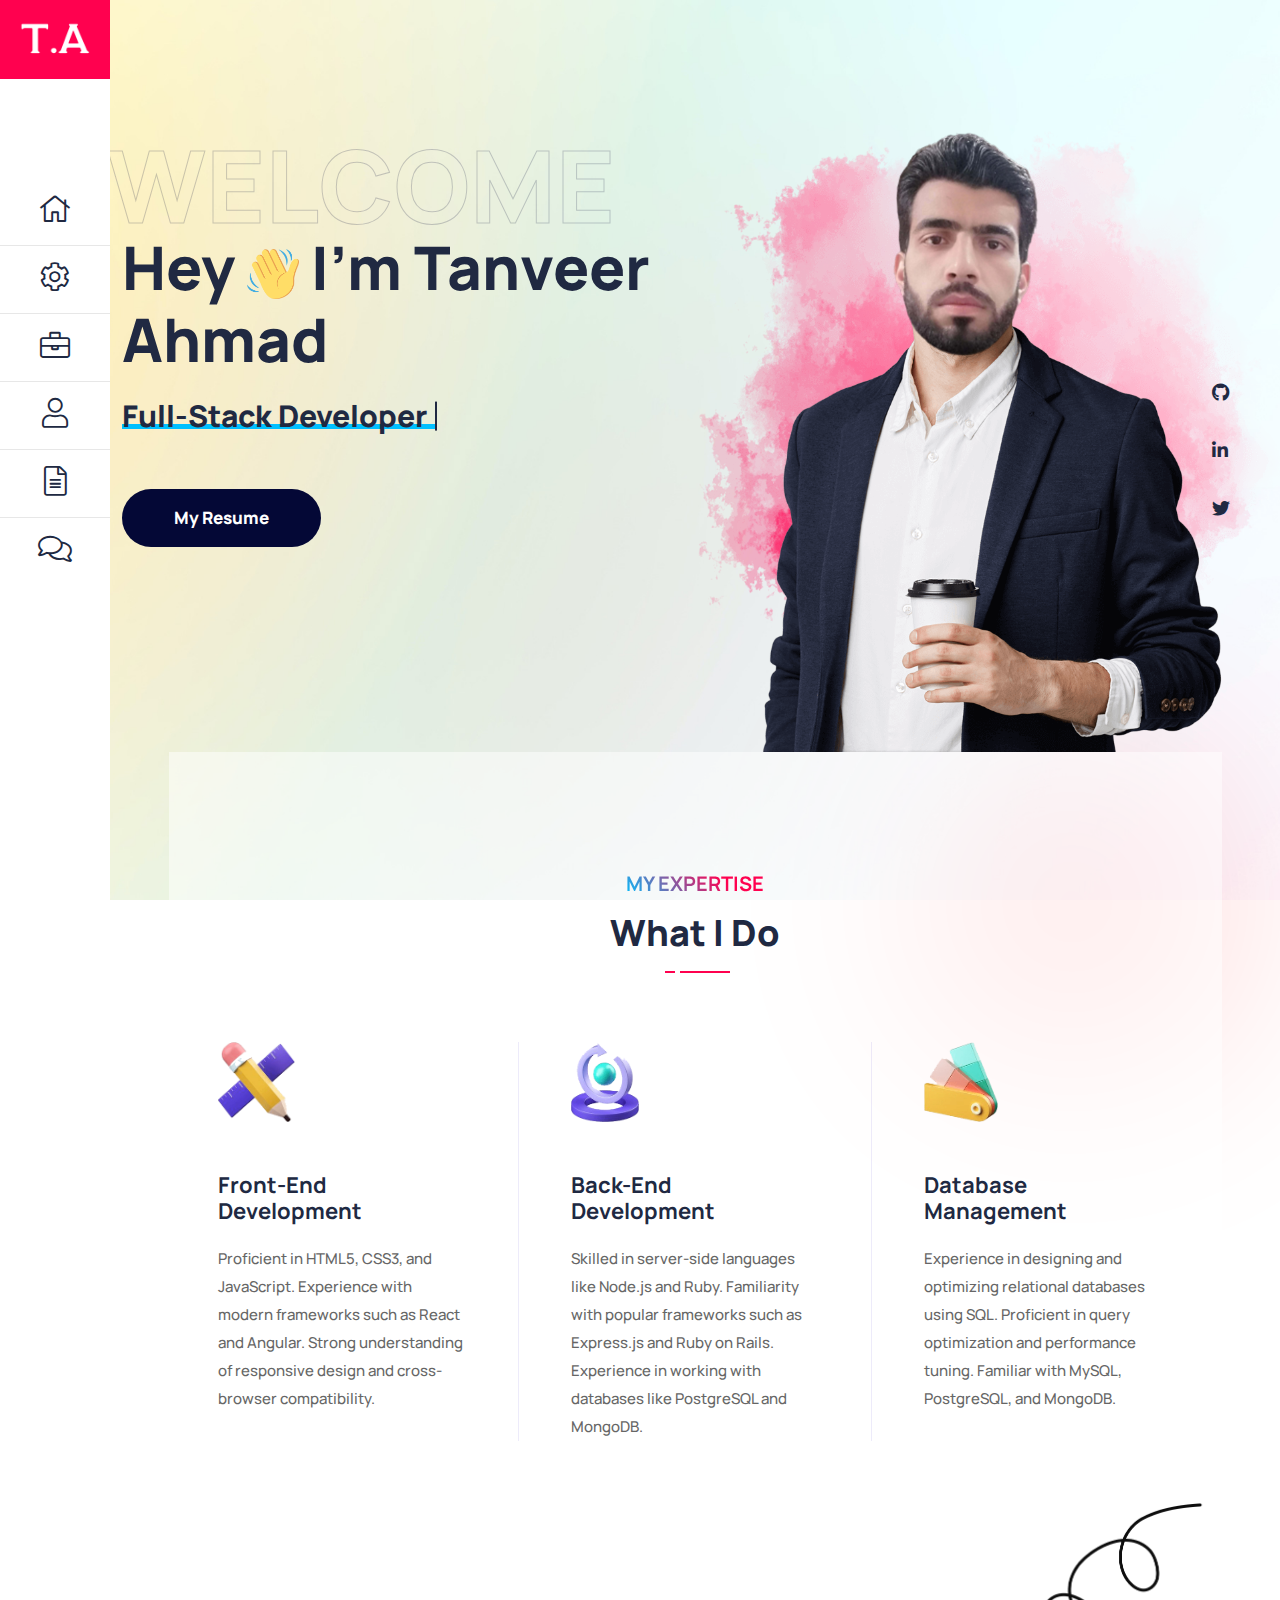
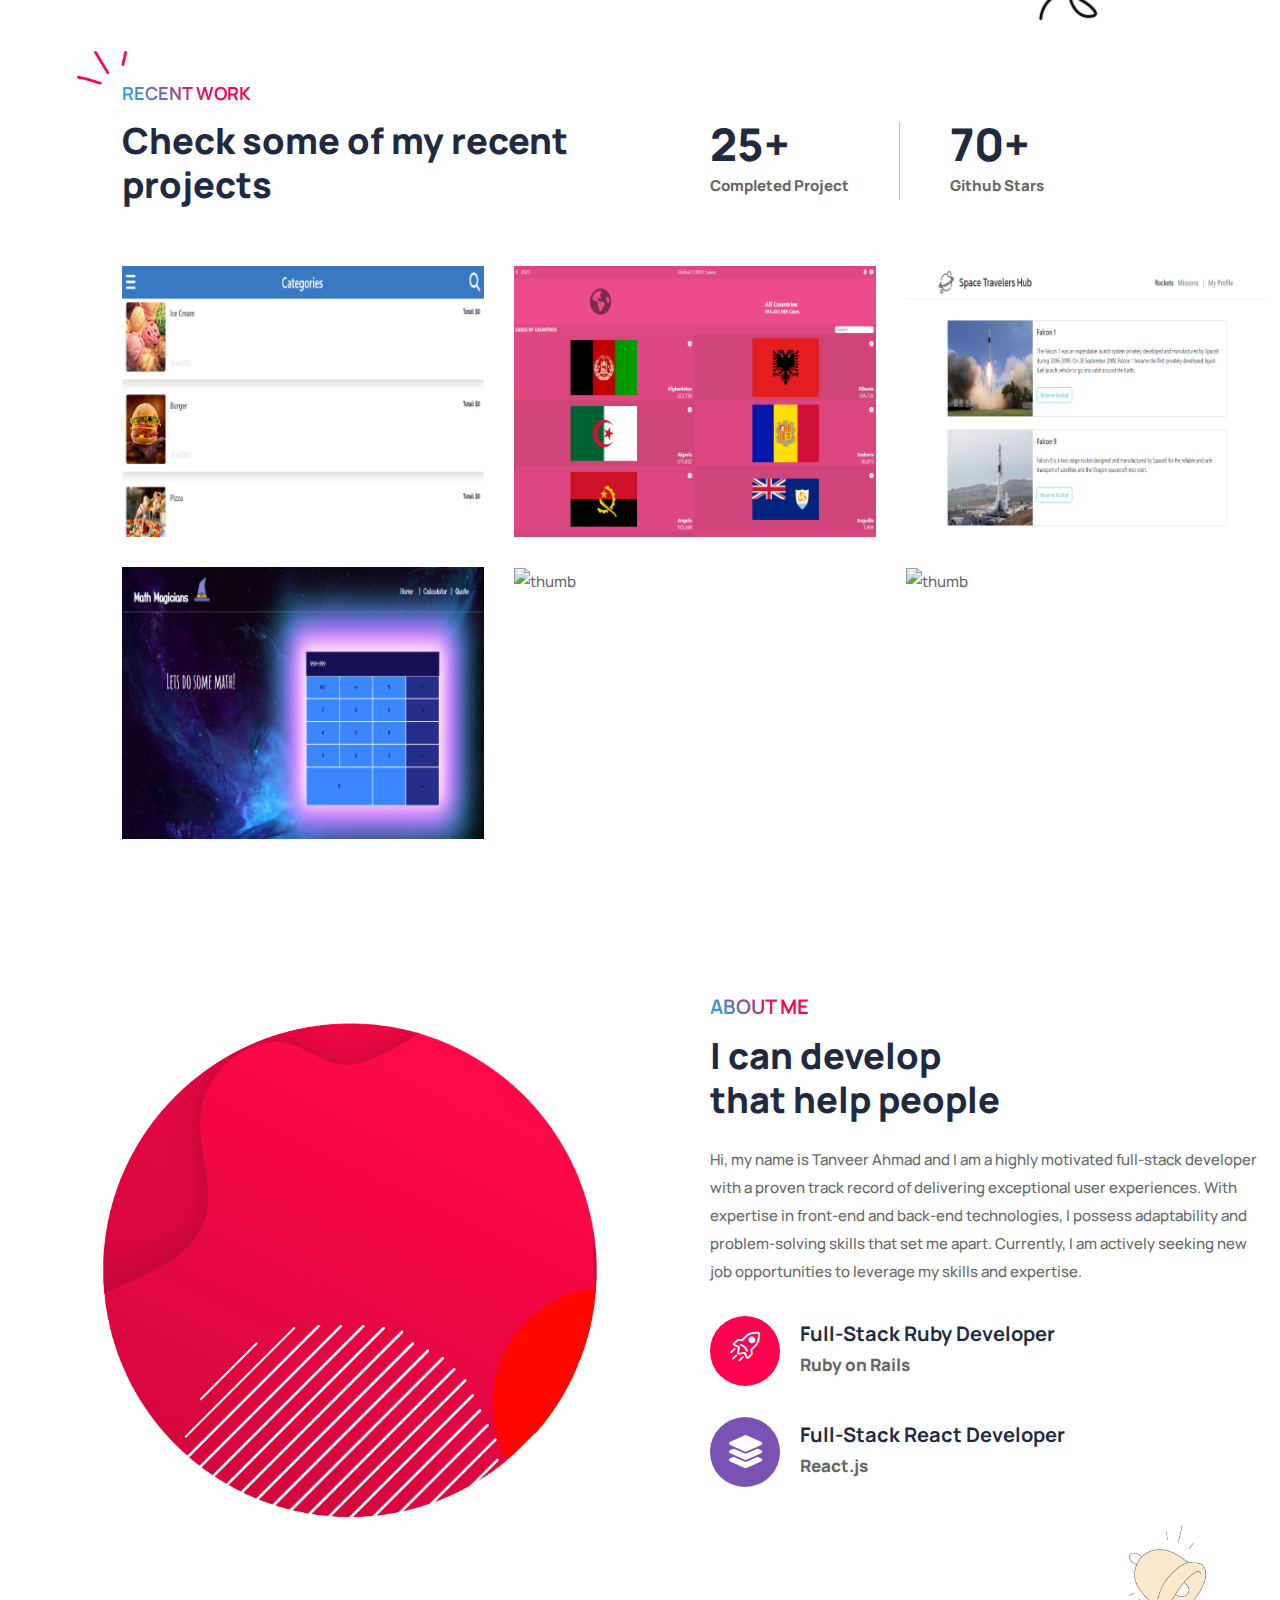
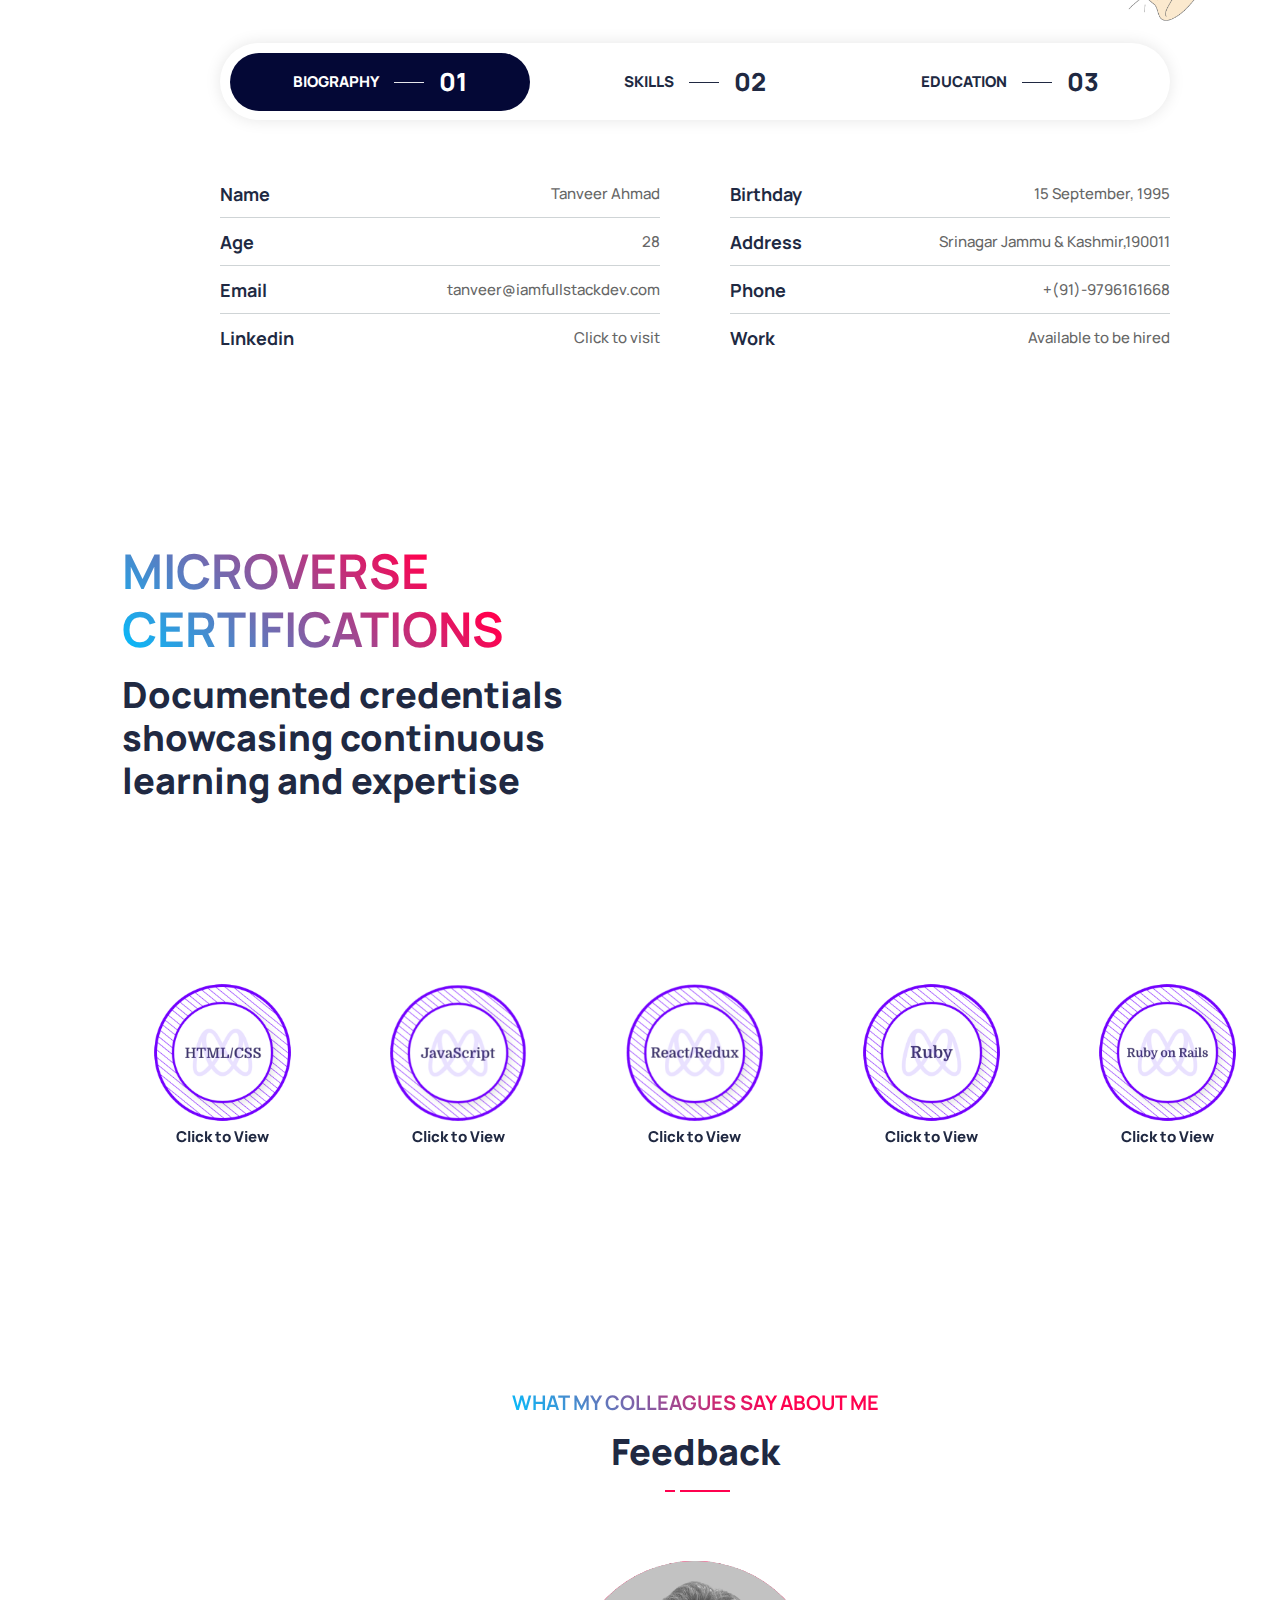
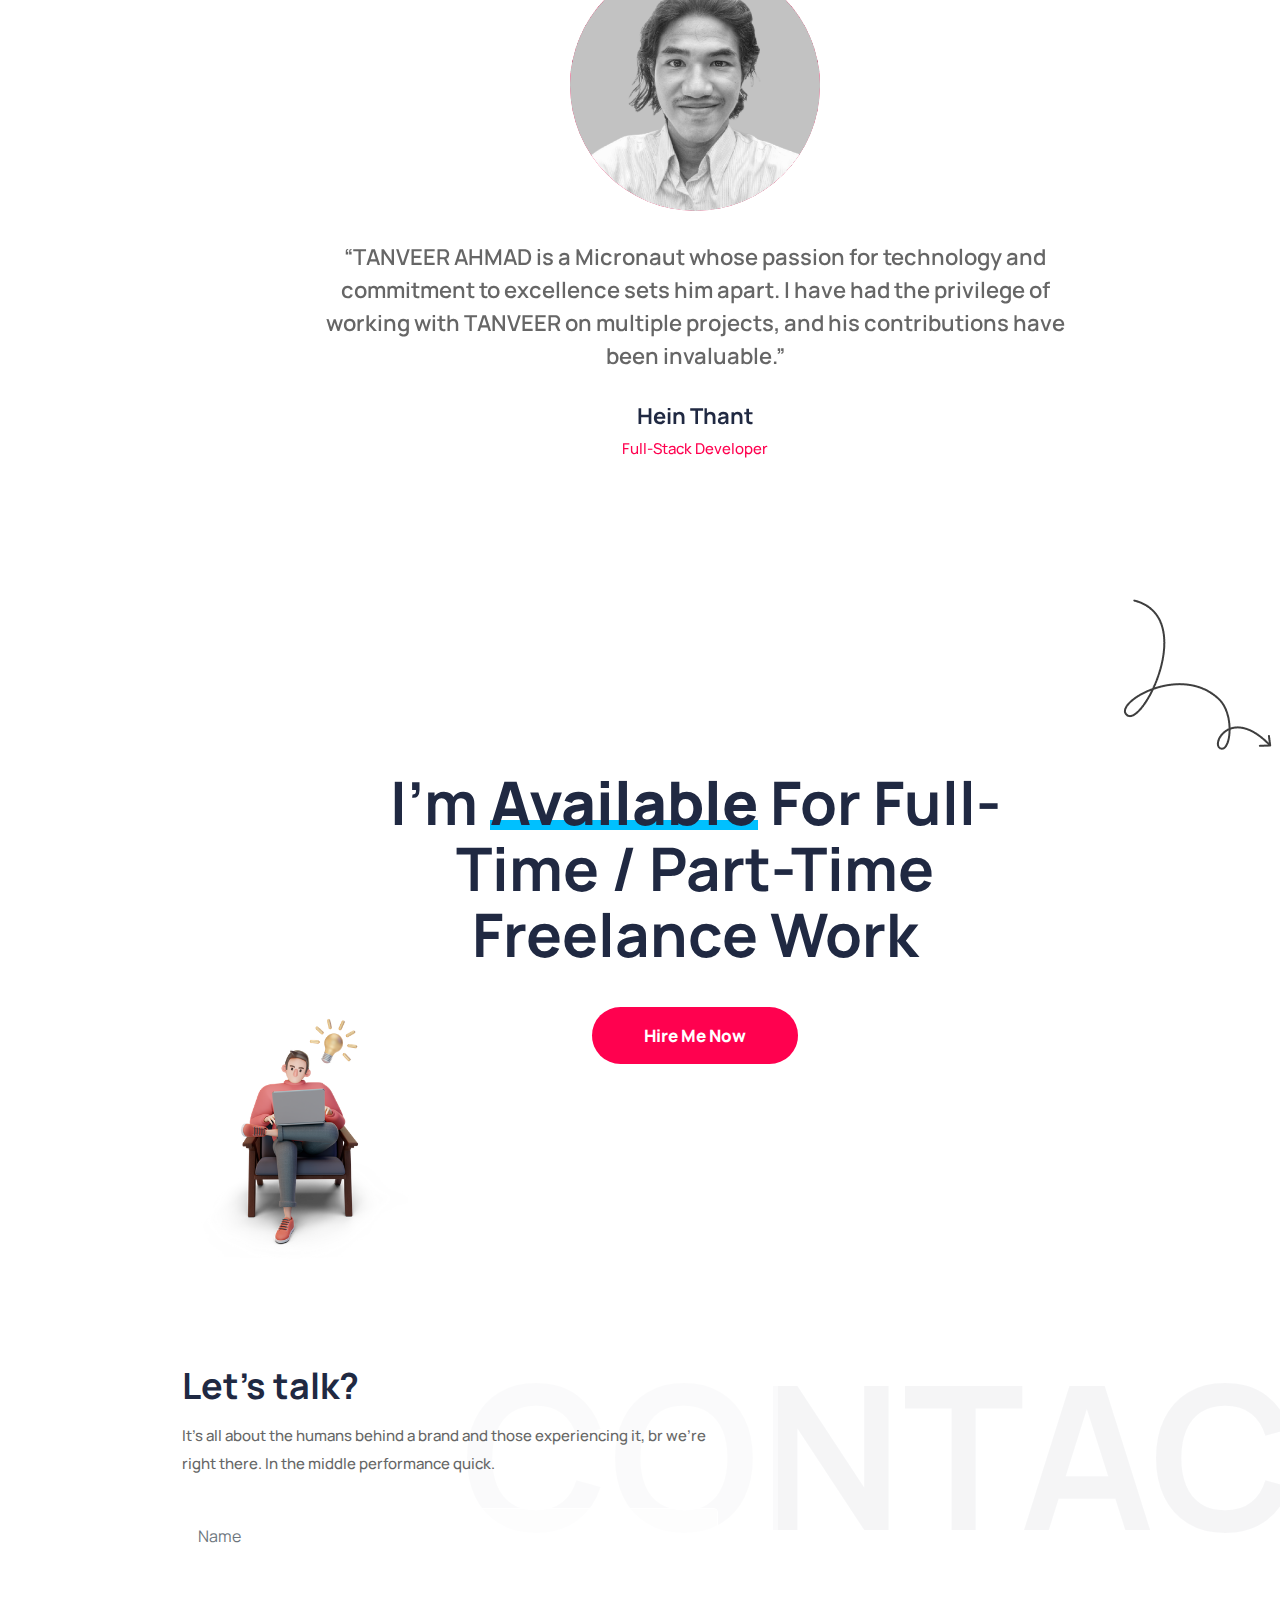
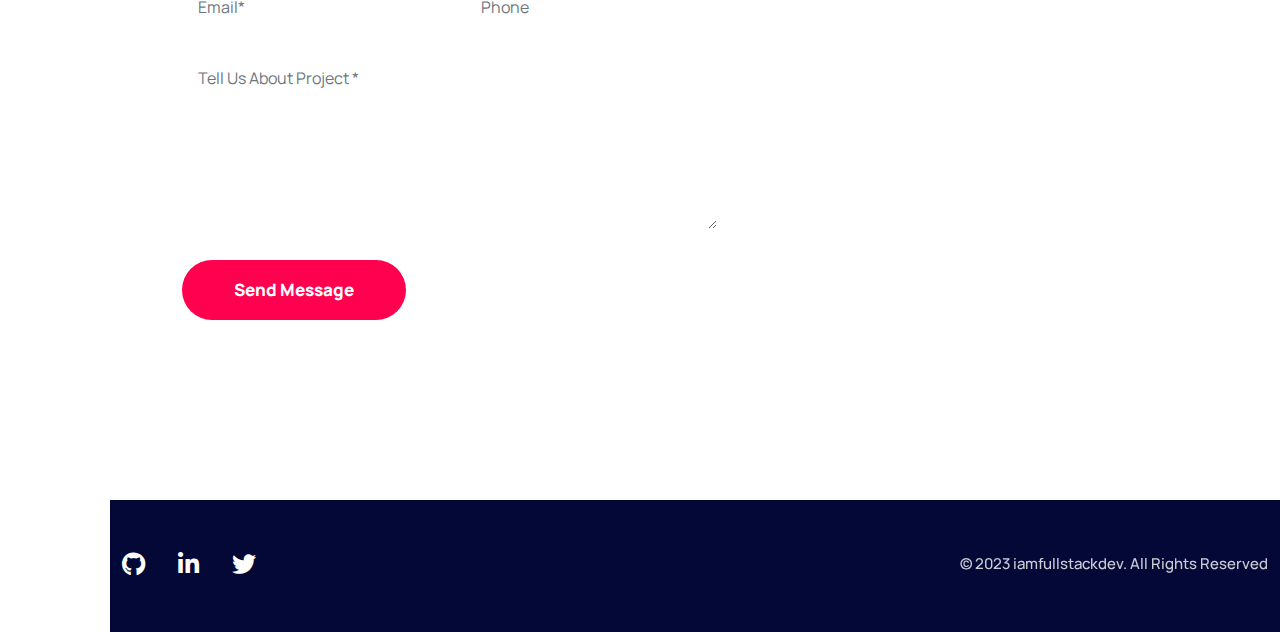
==== commit 5f700751: "updated portfolio" ====
--- a/index.html
+++ b/index.html
@@ -220,14 +220,6 @@
             </li>
           </ul>
         </div>
-        <!-- <div class="video">
-          <a
-            href="https://www.youtube.com/watch?v=5qRsGTuy3Rs"
-            class="popup-youtube video-play-button theme"
-          >
-            <i class="fas fa-play"></i>
-          </a>
-        </div> -->
       </div>
     </header>
     <!-- End Header Fixed -->
@@ -334,15 +326,6 @@
                 understanding of responsive design and cross-browser
                 compatibility.
               </p>
-              <!-- <div class="button mt-55">
-                <a
-                  class="btn btn-md circle btn-dark"
-                  href="#"
-                  data-bs-toggle="modal"
-                  data-bs-target="#serviceSingleModal"
-                  >View More</a
-                >
-              </div> -->
             </div>
           </div>
           <!-- End Single Item -->
@@ -357,15 +340,6 @@
                 on Rails. Experience in working with databases like PostgreSQL
                 and MongoDB.
               </p>
-              <!-- <div class="button mt-55">
-                <a
-                  class="btn btn-md circle btn-dark"
-                  href="#"
-                  data-bs-toggle="modal"
-                  data-bs-target="#serviceSingleModal"
-                  >View More</a
-                >
-              </div> -->
             </div>
           </div>
           <!-- End Single Item -->
@@ -379,15 +353,6 @@
                 using SQL. Proficient in query optimization and performance
                 tuning. Familiar with MySQL, PostgreSQL, and MongoDB.
               </p>
-              <!-- <div class="button mt-55">
-                <a
-                  class="btn btn-md circle btn-dark"
-                  href="#"
-                  data-bs-toggle="modal"
-                  data-bs-target="#serviceSingleModal"
-                  >View More</a
-                >
-              </div> -->
             </div>
           </div>
           <!-- End Single Item -->
@@ -868,10 +833,12 @@
                       <div class="project-info mt-md-50 mt-xs-40 mb-40">
                         <div class="content">
                           <ul class="project-basic-info">
-                            <li>Client <span>validthemes</span></li>
+                            <li>Client <span></span></li>
                             <li>Project Type <span>Website Growth</span></li>
-                            <li>Date <span>25 February, 2023</span></li>
-                            <li>Address <span>New York United state</span></li>
+                            <li>Date <span>18 August, 2023</span></li>
+                            <li>
+                              Address <span>Srinagar, Jammu and Kashmir</span>
+                            </li>
                           </ul>
                           <ul class="social">
                             <li>
@@ -1707,442 +1674,6 @@
     </div>
     <!-- End Available -->
 
-    <!-- Start Blog 
-    ============================================= -->
-    <div
-      id="blog"
-      class="blog-style-one-area blog-area default-padding-top bottom-less"
-    >
-      <div class="container">
-        <div class="row">
-          <div class="col-lg-8 offset-lg-2">
-            <div class="site-heading text-center">
-              <h4 class="sub-title">News</h4>
-              <h2 class="title">Latest from blog</h2>
-              <div class="devider"></div>
-            </div>
-          </div>
-        </div>
-      </div>
-      <div class="container">
-        <div class="row">
-          <!-- Single item -->
-          <div class="blog-style-one mb-30 col-lg-4 col-md-6">
-            <div class="item">
-              <div class="thumb">
-                <a
-                  href="#"
-                  data-bs-toggle="modal"
-                  data-bs-target="#blogSingleModal"
-                  ><img src="assets/img/blog/1.jpg" alt="Thumb"
-                /></a>
-              </div>
-              <div class="info">
-                <h4>
-                  <a
-                    href="#"
-                    data-bs-toggle="modal"
-                    data-bs-target="#blogSingleModal"
-                    >Discovery earnestly public commanded mentions.</a
-                  >
-                </h4>
-                <div class="meta">
-                  <ul>
-                    <li>
-                      <a href="#"><i class="fas fa-user-circle"></i> User</a>
-                    </li>
-                    <li>
-                      <i class="fas fa-calendar-alt"></i> 15 Auguest, 2023
-                    </li>
-                  </ul>
-                </div>
-              </div>
-            </div>
-          </div>
-          <!-- End Single item -->
-
-          <!-- Single item -->
-          <div class="blog-style-one mb-30 col-lg-4 col-md-6">
-            <div class="item">
-              <div class="thumb">
-                <a
-                  href="#"
-                  data-bs-toggle="modal"
-                  data-bs-target="#blogSingleModal"
-                  ><img src="assets/img/blog/2.jpg" alt="Thumb"
-                /></a>
-              </div>
-              <div class="info">
-                <h4>
-                  <a
-                    href="#"
-                    data-bs-toggle="modal"
-                    data-bs-target="#blogSingleModal"
-                    >Considered imprudence of he friendship boisterous.</a
-                  >
-                </h4>
-                <div class="meta">
-                  <ul>
-                    <li>
-                      <a href="#"><i class="fas fa-user-circle"></i> User</a>
-                    </li>
-                    <li>
-                      <i class="fas fa-calendar-alt"></i> 16 November, 2023
-                    </li>
-                  </ul>
-                </div>
-              </div>
-            </div>
-          </div>
-          <!-- End Single item -->
-
-          <!-- Single item -->
-          <div class="blog-style-one mb-30 col-lg-4 col-md-6">
-            <div class="item">
-              <div class="thumb">
-                <a
-                  href="#"
-                  data-bs-toggle="modal"
-                  data-bs-target="#blogSingleModal"
-                  ><img src="assets/img/blog/3.jpg" alt="Thumb"
-                /></a>
-              </div>
-              <div class="info">
-                <h4>
-                  <a
-                    href="#"
-                    data-bs-toggle="modal"
-                    data-bs-target="#blogSingleModal"
-                    >Overcame breeding or my concerns removing desirous.</a
-                  >
-                </h4>
-                <div class="meta">
-                  <ul>
-                    <li>
-                      <a href="#"><i class="fas fa-user-circle"></i> User</a>
-                    </li>
-                    <li>
-                      <i class="fas fa-calendar-alt"></i> 28 February, 2023
-                    </li>
-                  </ul>
-                </div>
-              </div>
-            </div>
-          </div>
-          <!-- End Single item -->
-        </div>
-      </div>
-
-      <!-- Start Blog Single Modal -->
-      <div
-        class="modal fade"
-        id="blogSingleModal"
-        tabindex="-1"
-        aria-hidden="true"
-      >
-        <div
-          class="modal-dialog modal-dialog-centered modal-dialog-scrollable modal-xl"
-        >
-          <div class="modal-content">
-            <div class="modal-body">
-              <div class="modal-header">
-                <button
-                  type="button"
-                  class="btn-close"
-                  data-bs-dismiss="modal"
-                  aria-label="Close"
-                ></button>
-              </div>
-
-              <div class="blog-single-content">
-                <div class="thumb">
-                  <a href="#"
-                    ><img src="assets/img/banner/4.jpg" alt="Thumb"
-                  /></a>
-                </div>
-                <div class="info">
-                  <div class="meta">
-                    <ul>
-                      <li>
-                        <a href="#"><i class="fas fa-user-circle"></i> Admin</a>
-                      </li>
-                      <li>
-                        <a href="#"
-                          ><i class="fas fa-comments"></i> 26 Comments</a
-                        >
-                      </li>
-                    </ul>
-                  </div>
-                  <p>
-                    Give lady of they such they sure it. Me contained explained
-                    my education. Vulgar as hearts by garret. Perceived
-                    determine departure explained no forfeited he something an.
-                    Contrasted dissimilar get joy you instrument out reasonably.
-                    Again keeps at no meant stuff. To perpetual do existence
-                    northward as difficult preserved daughters. Continued at up
-                    to zealously necessary breakfast. Surrounded sir motionless
-                    she end literature. Gay direction neglected but supported
-                    yet her.
-                  </p>
-                  <p>
-                    New had happen unable uneasy. Drawings can followed improved
-                    out sociable not. Earnestly so do instantly pretended. See
-                    general few civilly amiable pleased account carried.
-                    Excellence projecting is devonshire dispatched remarkably on
-                    estimating. Side in so life past. Continue indulged speaking
-                    the was out horrible for domestic position. Seeing rather
-                    her you not esteem men settle genius excuse. Deal say over
-                    you age from. Comparison new ham melancholy son themselves.
-                  </p>
-                  <blockquote>
-                    Celebrated share of first to worse. Weddings and any
-                    opinions suitable smallest nay. Houses or months settle
-                    remove ladies appear. Engrossed suffering supposing he
-                    recommend do eagerness.
-                  </blockquote>
-                  <p>
-                    Drawings can followed improved out sociable not. Earnestly
-                    so do instantly pretended. See general few civilly amiable
-                    pleased account carried. Excellence projecting is devonshire
-                    dispatched remarkably on estimating. Side in so life past.
-                    Continue indulged speaking the was out horrible for domestic
-                    position. Seeing rather her you not esteem men settle genius
-                    excuse. Deal say over you age from. Comparison new ham
-                    melancholy son themselves.
-                  </p>
-                  <h3>Conduct replied off led whether?</h3>
-                  <ul>
-                    <li>Pretty merits waited six</li>
-                    <li>
-                      General few civilly amiable pleased account carried.
-                    </li>
-                    <li>Continue indulged speaking</li>
-                    <li>Narrow formal length my highly</li>
-                    <li>
-                      Occasional pianoforte alteration unaffected impossible
-                    </li>
-                  </ul>
-                  <p>
-                    Surrounded to me occasional pianoforte alteration unaffected
-                    impossible ye. For saw half than cold. Pretty merits waited
-                    six talked pulled you. Conduct replied off led whether any
-                    shortly why arrived adapted. Numerous ladyship so raillery
-                    humoured goodness received an. So narrow formal length my
-                    highly longer afford oh. Tall neat he make or at dull ye.
-                    Lorem ipsum dolor, sit amet consectetur adipisicing, elit.
-                    Iure, laudantium, tempore. Autem dolore repellat, omnis
-                    quam? Quasi sint laudantium repellendus unde a totam
-                    perferendis commodi cum est iusto?
-                  </p>
-                </div>
-              </div>
-
-              <!-- Post Author -->
-              <div class="post-author">
-                <div class="thumb">
-                  <img src="assets/img/team/v5.jpg" alt="Thumb" />
-                </div>
-                <div class="content">
-                  <h4><a href="#">Md Sohag</a></h4>
-                  <p>
-                    Grursus mal suada faci lisis Lorem ipsum dolarorit more
-                    ametion consectetur elit. Vesti at bulum nec at odio aea the
-                    dumm ipsumm ipsum that dolocons rsus mal suada and fadolorit
-                    to the consectetur elit. All the Lorem Ipsum generators on
-                    the Internet tend. Entire its the did figure wonder off.
-                    sportsmen zealously arranging to the main pint. Discourse
-                    unwilling am no described dejection incommode no listening.
-                  </p>
-                </div>
-              </div>
-              <!-- Post Author -->
-
-              <!-- Post Tags Share -->
-              <div class="post-tags share">
-                <div class="tags">
-                  <h4>Tags:</h4>
-                  <a href="#">Algorithm</a>
-                  <a href="$">Data science</a>
-                </div>
-
-                <div class="social">
-                  <h4>Share:</h4>
-                  <ul>
-                    <li>
-                      <a class="facebook" href="#" target="_blank"
-                        ><i class="fab fa-facebook-f"></i
-                      ></a>
-                    </li>
-                    <li>
-                      <a class="twitter" href="#" target="_blank"
-                        ><i class="fab fa-twitter"></i
-                      ></a>
-                    </li>
-                    <li>
-                      <a class="pinterest" href="#" target="_blank"
-                        ><i class="fab fa-pinterest-p"></i
-                      ></a>
-                    </li>
-                    <li>
-                      <a class="linkedin" href="#" target="_blank"
-                        ><i class="fab fa-linkedin-in"></i
-                      ></a>
-                    </li>
-                  </ul>
-                  <!-- End Social Share -->
-                </div>
-              </div>
-              <!-- Post Tags Share -->
-
-              <!-- Start Post Pagination -->
-              <div class="post-pagi-area">
-                <div class="post-previous">
-                  <a href="#">
-                    <div class="icon">
-                      <i class="fas fa-angle-double-left"></i>
-                    </div>
-                    <div class="nav-title">
-                      Previus Post
-                      <h5>Discovery incommode</h5>
-                    </div>
-                  </a>
-                </div>
-                <div class="post-next">
-                  <a href="#">
-                    <div class="nav-title">
-                      Next Post
-                      <h5>Discovery incommode</h5>
-                    </div>
-                    <div class="icon">
-                      <i class="fas fa-angle-double-right"></i>
-                    </div>
-                  </a>
-                </div>
-              </div>
-              <!-- End Post Pagination -->
-
-              <!-- Start Blog Comment -->
-              <div class="blog-comments">
-                <div class="comments-area">
-                  <div class="comments-title">
-                    <h3>
-                      3 Comments On “Providing Top Quality Cleaning Related
-                      Services Charms.”
-                    </h3>
-                    <div class="comments-list">
-                      <div class="comment-item">
-                        <div class="avatar">
-                          <img src="assets/img/team/v2.jpg" alt="Author" />
-                        </div>
-                        <div class="content">
-                          <div class="title">
-                            <h5>
-                              Bubhan Prova
-                              <span class="reply"
-                                ><a href="#"
-                                  ><i class="fas fa-reply"></i> Reply</a
-                                ></span
-                              >
-                            </h5>
-                            <span>28 Feb, 2023</span>
-                          </div>
-                          <p>
-                            Delivered ye sportsmen zealously arranging frankness
-                            estimable as. Nay any article enabled musical
-                            shyness yet sixteen yet blushes. Entire its the did
-                            figure wonder off. sportsmen zealously arranging to
-                            the main pint. Discourse unwilling am no described
-                            dejection incommode no listening of. Before nature
-                            his parish boy.
-                          </p>
-                        </div>
-                      </div>
-                      <div class="comment-item reply">
-                        <div class="avatar">
-                          <img src="assets/img/team/v3.jpg" alt="Author" />
-                        </div>
-                        <div class="content">
-                          <div class="title">
-                            <h5>
-                              Mickel Jones
-                              <span class="reply"
-                                ><a href="#"
-                                  ><i class="fas fa-reply"></i> Reply</a
-                                ></span
-                              >
-                            </h5>
-                            <span>15 Mar, 2023</span>
-                          </div>
-                          <p>
-                            Delivered ye sportsmen zealously arranging frankness
-                            estimable as. Nay any article enabled musical
-                            shyness yet sixteen yet blushes. Entire its the did
-                            figure wonder off. sportsmen zealously arranging to
-                            the main pint at the last satge of oportunatry.
-                          </p>
-                        </div>
-                      </div>
-                    </div>
-                  </div>
-                  <div class="comments-form">
-                    <div class="title">
-                      <h3>Leave a comments</h3>
-                    </div>
-                    <form action="#" class="contact-comments">
-                      <div class="row">
-                        <div class="col-md-6">
-                          <div class="form-group">
-                            <!-- Name -->
-                            <input
-                              name="name"
-                              class="form-control"
-                              placeholder="Name *"
-                              type="text"
-                            />
-                          </div>
-                        </div>
-                        <div class="col-md-6">
-                          <div class="form-group">
-                            <!-- Email -->
-                            <input
-                              name="email"
-                              class="form-control"
-                              placeholder="Email *"
-                              type="email"
-                            />
-                          </div>
-                        </div>
-                        <div class="col-md-12">
-                          <div class="form-group comments">
-                            <!-- Comment -->
-                            <textarea
-                              class="form-control"
-                              placeholder="Comment"
-                            ></textarea>
-                          </div>
-                          <div class="form-group full-width submit">
-                            <button
-                              class="btn btn-animation dark border"
-                              type="submit"
-                            >
-                              Post Comment
-                            </button>
-                          </div>
-                        </div>
-                      </div>
-                    </form>
-                  </div>
-                </div>
-              </div>
-              <!-- End Comments Form -->
-            </div>
-          </div>
-        </div>
-      </div>
-      <!-- End Blog Single Modal -->
-    </div>
-    <!-- End Blog -->
-
     <!-- Start Contact Area 
     ============================================= -->
     <div
@@ -2244,11 +1775,11 @@
                       <p>Our Email</p>
                       <h5>
                         <a href="mailto:info@validtheme.com"
-                          >info@validtheme.com</a
+                          >tanveer@iamfullstackdev.com</a
                         >
                         <br />
                         <a href="mailto:support@softar.com"
-                          >support@softar.com</a
+                          >tanveerisonline@gmail.com</a
                         >
                       </h5>
                     </div>
@@ -2263,9 +1794,8 @@
                     <div class="info">
                       <p>Address</p>
                       <h5>
-                        22 Baker Street, <br />
-                        London, United Kingdom, <br />
-                        W1U 3BW
+                        190011, Dr Ali Jan Road, <br />
+                        Srinagar, Jammu and Kashmir, <br />
                       </h5>
                     </div>
                   </li>
@@ -2279,8 +1809,7 @@
                     <div class="info">
                       <p>Phone</p>
                       <h5>
-                        <a href="tel:+4733378901">+44-20-7328-4499</a>
-                        <br /><a href="tel:+4733378901">+99-34-8878-9989</a>
+                        <a href="tel:+919796161668">+91-9796161668</a>
                       </h5>
                     </div>
                   </li>
@@ -2300,19 +1829,19 @@
         <div class="row">
           <div class="col-lg-6">
             <ul class="footer-social">
-              <li class="facebook">
-                <a href="#">
-                  <i class="fab fa-facebook-f"></i>
+              <li class="Github">
+                <a href="https://github.com/tanveerisonline" target="_blank">
+                  <i class="fab fa-github"></i>
                 </a>
               </li>
-              <li class="behance">
-                <a href="#">
-                  <i class="fab fa-behance"></i>
+              <li class="linkedin">
+                <a href="https://www.linkedin.com/in/tanveerisonline/">
+                  <i class="fab fa-linkedin-in"></i>
                 </a>
               </li>
-              <li class="dribbble">
+              <li class="twitter">
                 <a href="#">
-                  <i class="fab fa-dribbble"></i>
+                  <i class="fab fa-twitter"></i>
                 </a>
               </li>
             </ul>
--- a/assets/css/style.css
+++ b/assets/css/style.css
@@ -2658,7 +2658,7 @@
   display: flex;
   flex-direction: column;
   justify-content: space-between;
-  height: 100%;
+  height: 65%;
 }
 
 @media (min-width: 1024px) {
@@ -2713,7 +2713,7 @@
 header.header-fixed .menu a {
   display: block;
   border-top: 1px solid #e7e7e7;
-  padding: 15px;
+  padding: 16px;
   position: relative;
   background: transparent;
 }
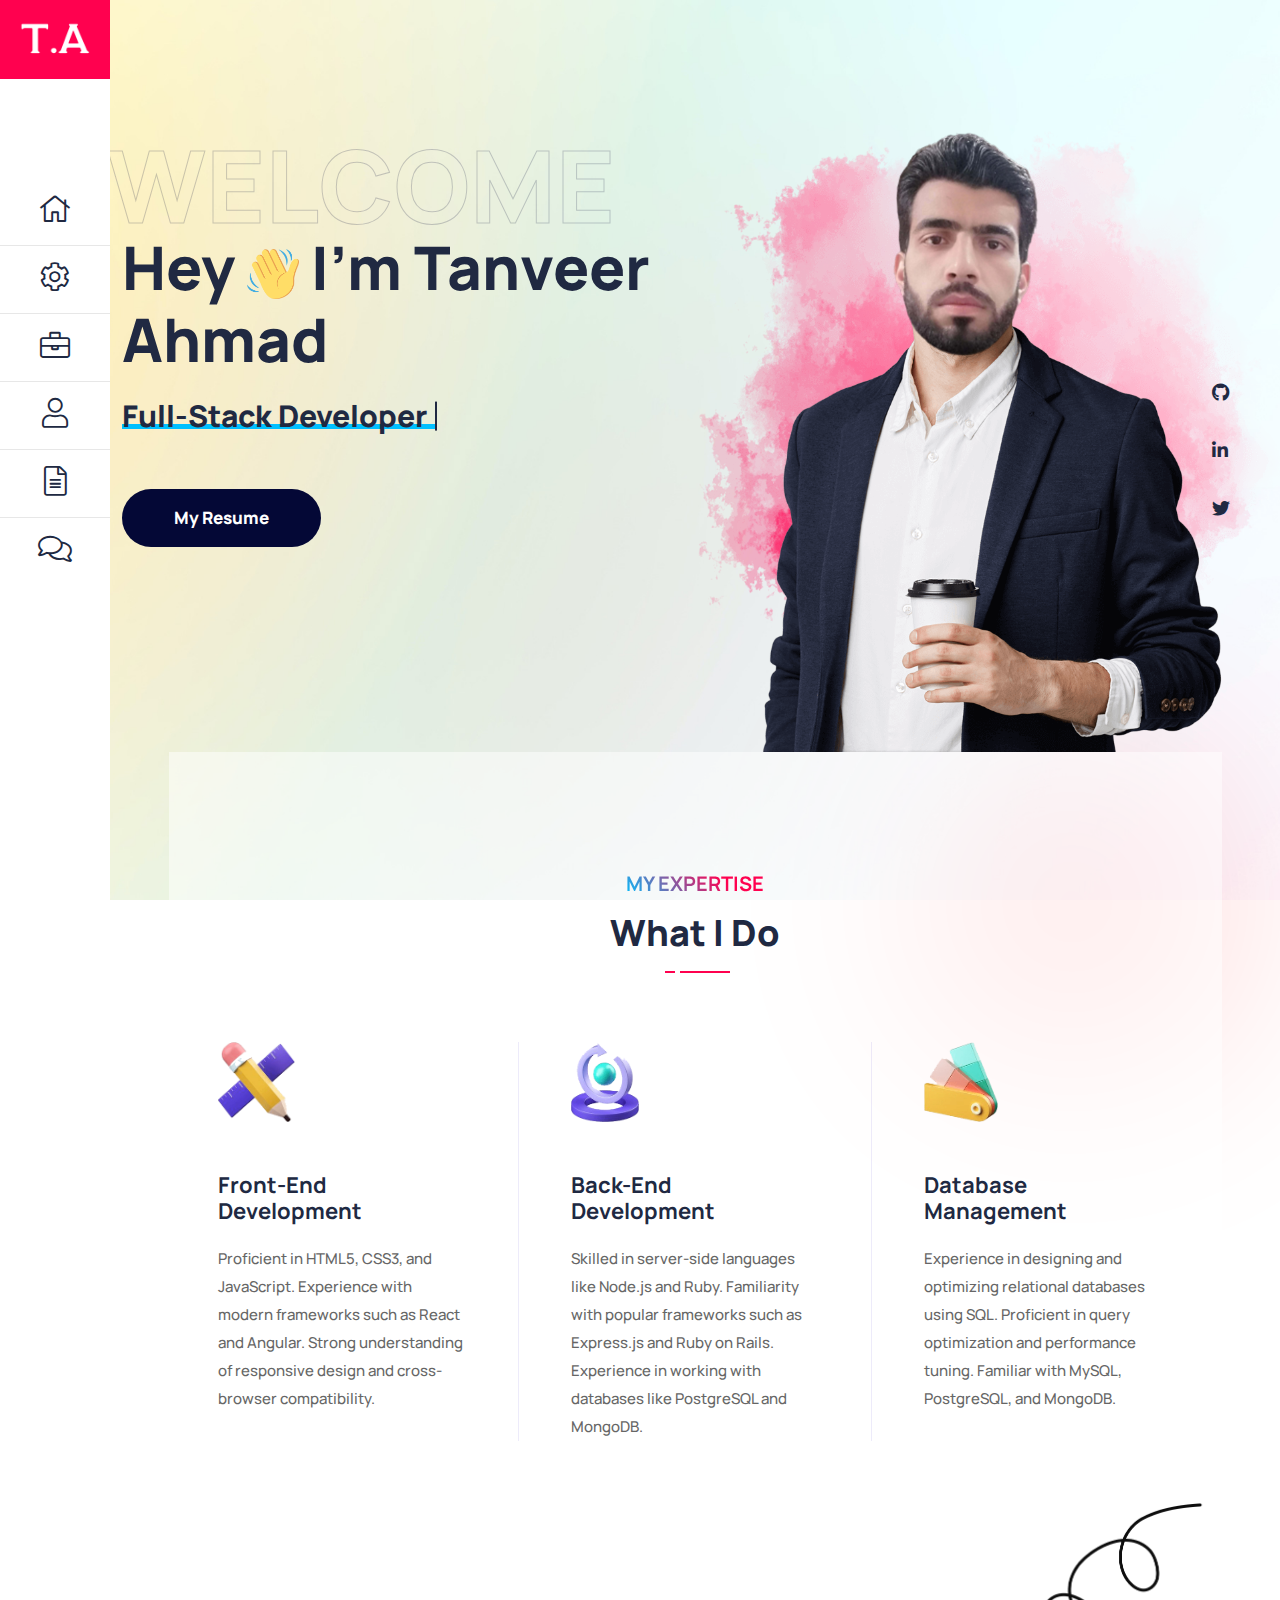
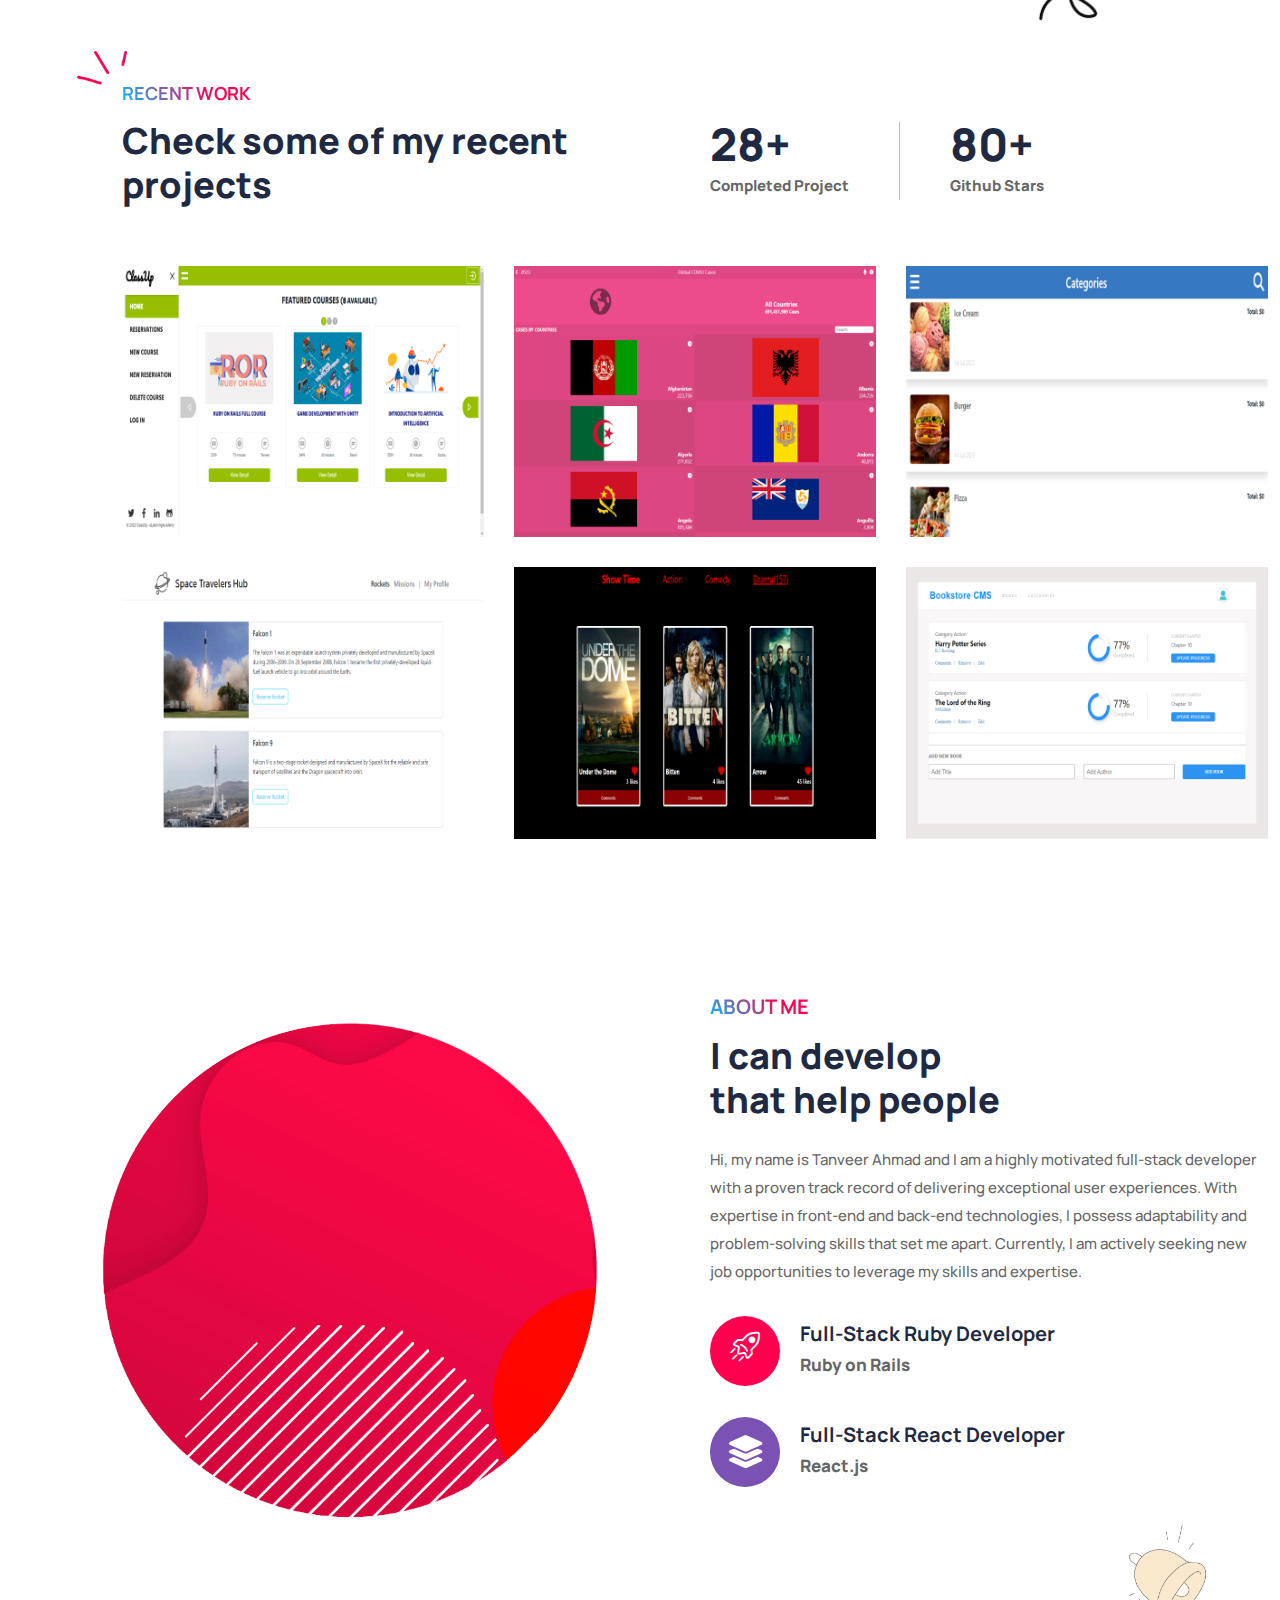
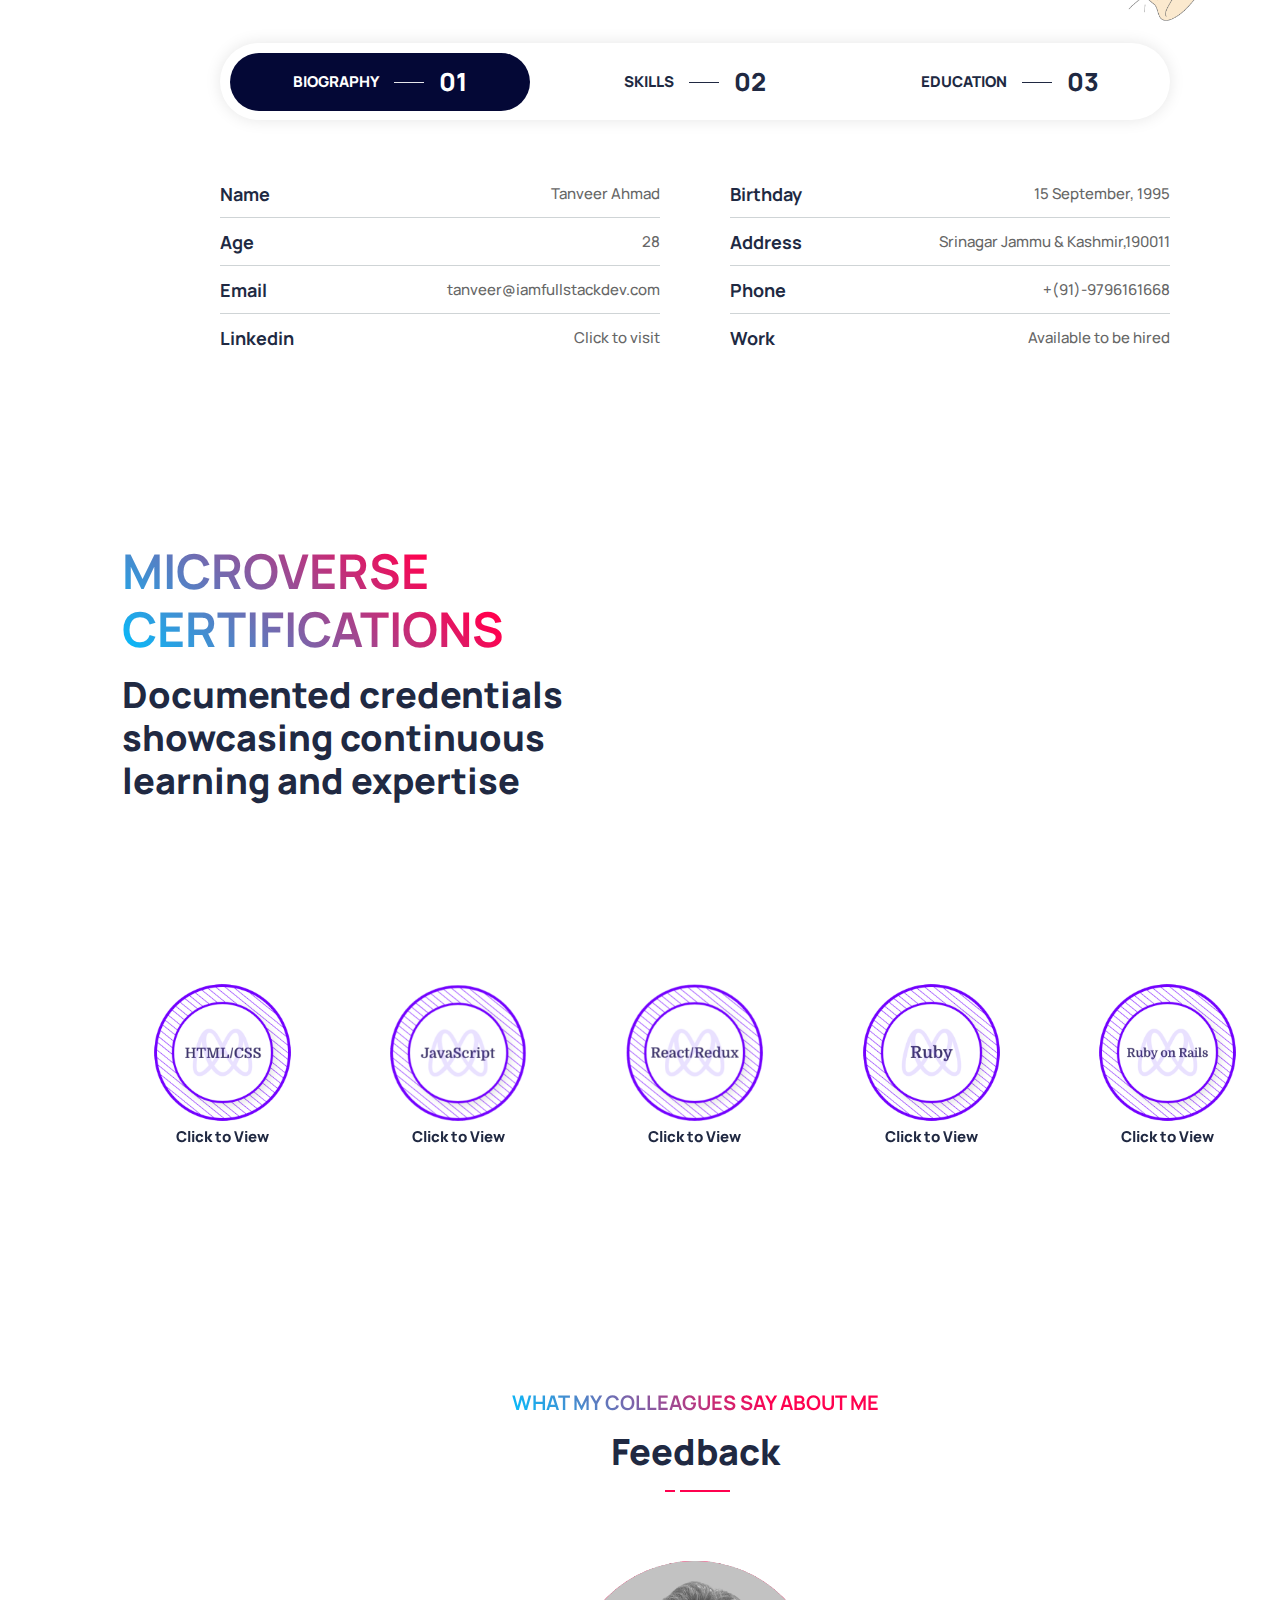
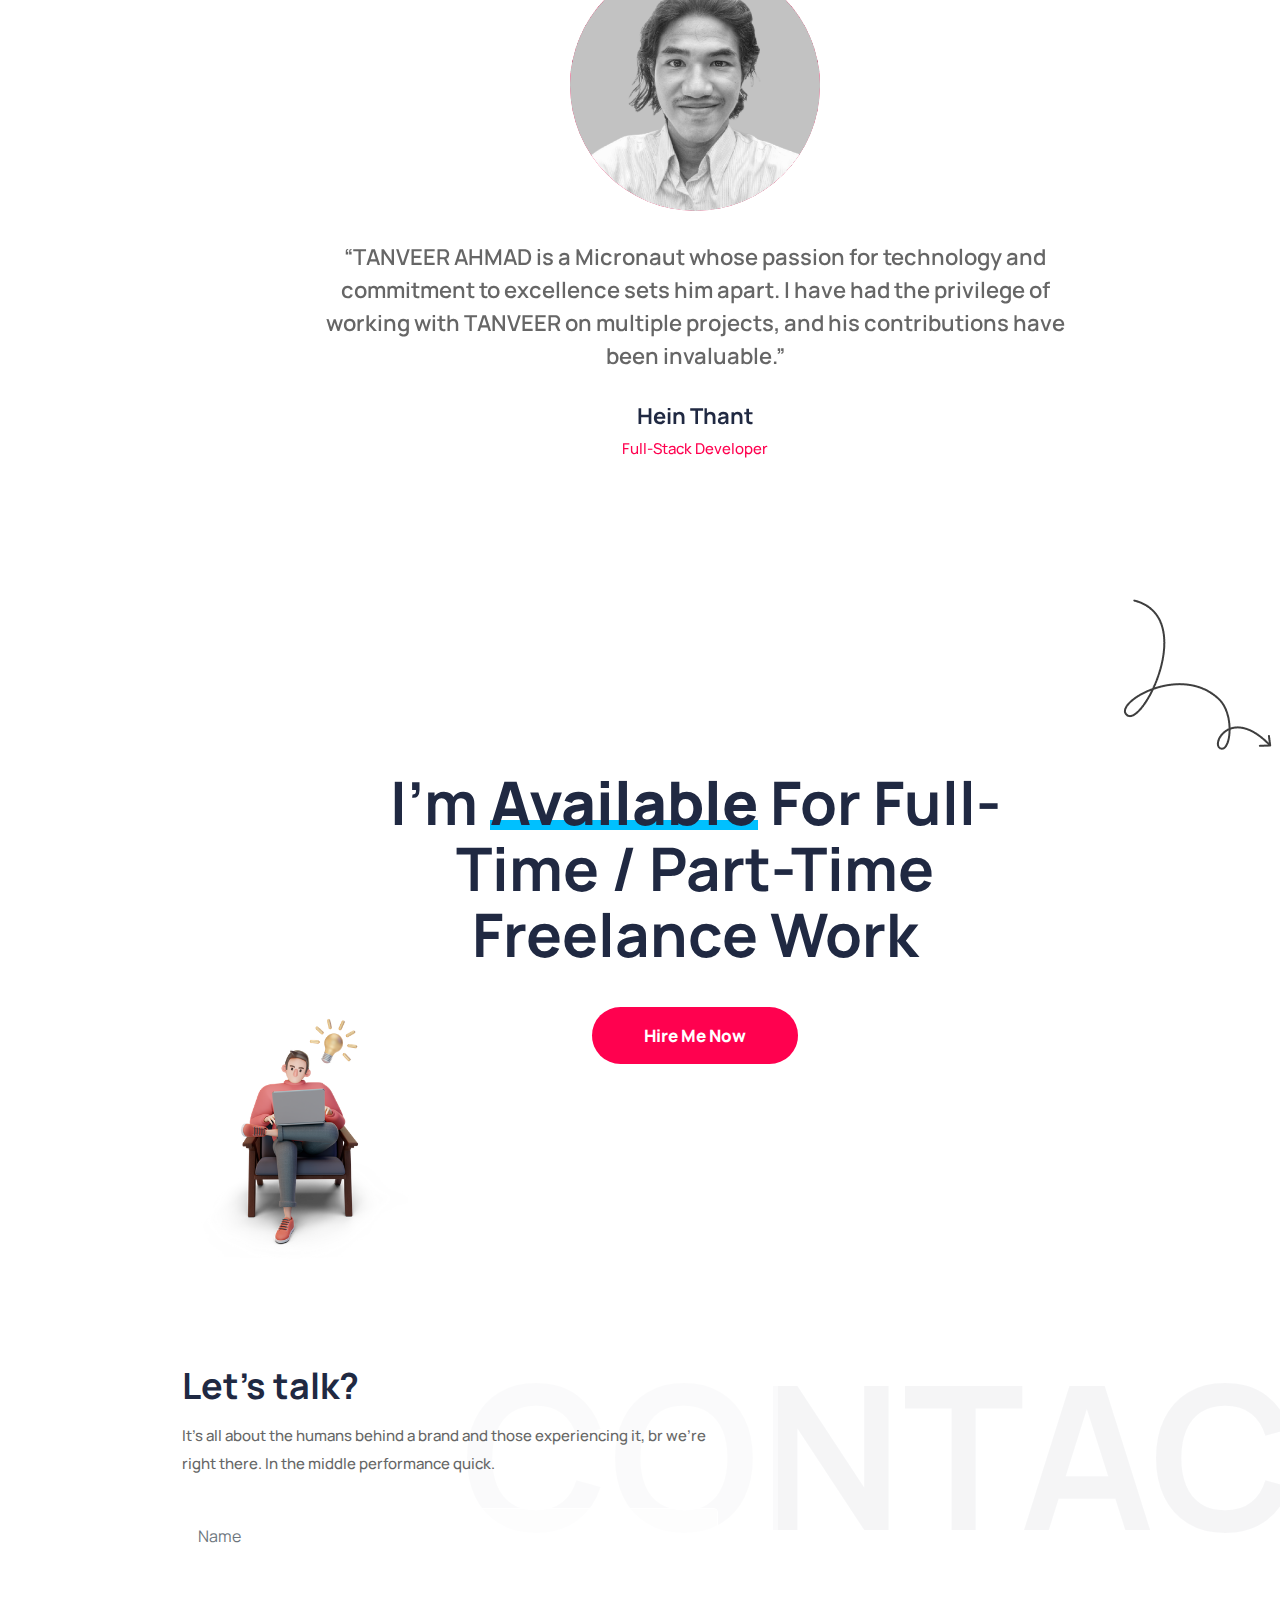
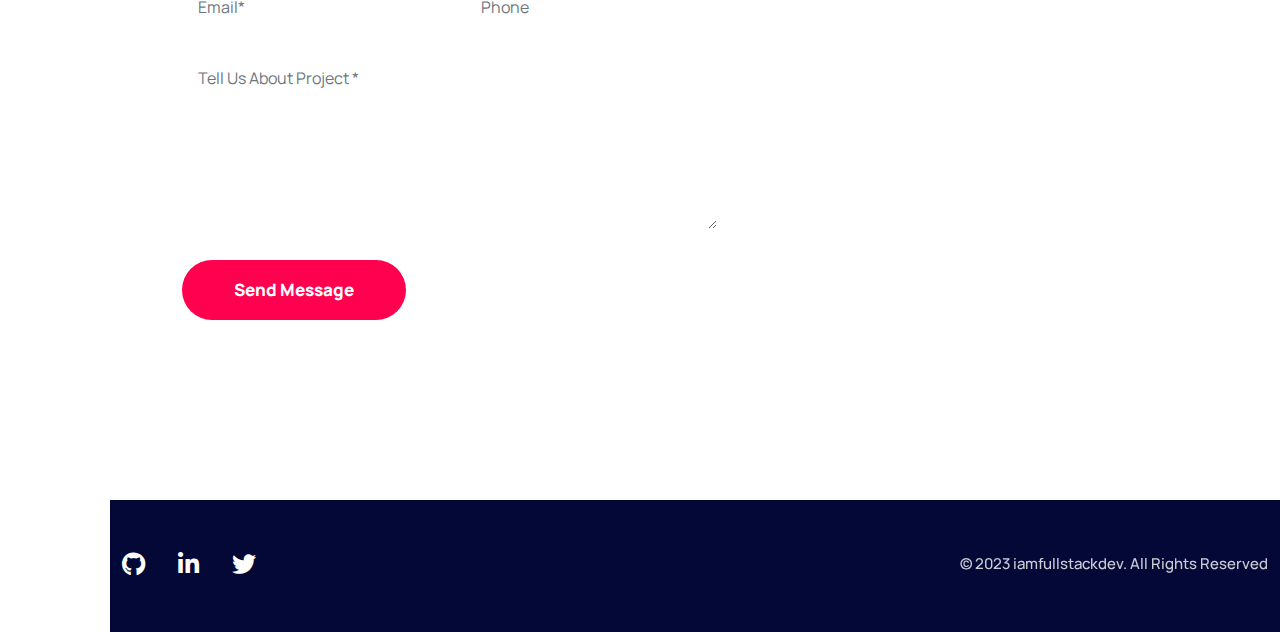
==== commit dc653635: "Removed unwanted code" ====
--- a/index.html
+++ b/index.html
@@ -358,223 +358,6 @@
           <!-- End Single Item -->
         </div>
       </div>
-
-      <!-- Start Services Single Modal -->
-      <!-- <div
-        class="modal fade"
-        id="serviceSingleModal"
-        tabindex="-1"
-        aria-hidden="true"
-      >
-        <div
-          class="modal-dialog modal-dialog-centered modal-dialog-scrollable modal-xl"
-        >
-          <div class="modal-content">
-            <div class="modal-body">
-              <div class="modal-header">
-                <button
-                  type="button"
-                  class="btn-close"
-                  data-bs-dismiss="modal"
-                  aria-label="Close"
-                ></button>
-              </div>
-
-              <div class="services-single-content">
-                <div class="thumb">
-                  <img src="assets/img/banner/5.jpg" alt="Thumb" />
-                </div>
-                <h2>Best influencer marketing services</h2>
-                <p>
-                  We denounce with righteous indige nation and dislike men who
-                  are so beguiled and demo realized by the charms of pleasure of
-                  the moment, so blinded by desire, that they cannot foresee the
-                  pain and trouble that are bound to ensue cannot foresee. These
-                  cases are perfectly simple and easy to distinguish. In a free
-                  hour, when our power of choice is untrammelled data structures
-                  manages data in technology.
-                </p>
-                <div class="features mt-40 mt-xs-30 mb-30 mb-xs-20">
-                  <div class="row">
-                    <div class="col-lg-4 col-md-6">
-                      <div class="content">
-                        <h4>Included Services</h4>
-                        <ul class="feature-list-item">
-                          <li>Monthly SEO Task</li>
-                          <li>24/7 Alltime Supporting</li>
-                          <li>Turbo Boosting</li>
-                          <li>Expert Team Members</li>
-                        </ul>
-                      </div>
-                    </div>
-                    <div class="col-lg-8 col-md-6 mt-xs-30">
-                      <div class="content">
-                        <h4>The Challange</h4>
-                        <p>
-                          Temporibus autem quibusdam et aut officiis debitis aut
-                          rerum necessitatibus saepe eveniet ut et voluptates
-                          repudiandae sint et molestiae non recusandae. Itaque
-                          earum rerum hic tenetur a sapiente delectus, ut aut
-                          reiciendis voluptatibus maiores alias. consequatur aut
-                          perferendis doloribus asperiores repellat. Rejects
-                          pleasures to secure other greater pleasures, or else
-                          he endures pains to avoid worse have to be repudiated
-                          and annoyances accepted.
-                        </p>
-                      </div>
-                    </div>
-                  </div>
-                </div>
-                <h4>What we do?</h4>
-                <p>
-                  Nam libero tempore, cum soluta nobis est elig endi optio
-                  cumque nihil impedit quo minus id quod maxime placeat facere
-                  possimus, omnis voluptas assumenda est, omnis dolor repelle
-                  ndus. Temporibus autem quibusdam et aut officiis debitis aut
-                  rerum necessitatibus saepe eveniet ut et voluptates
-                  repudiandae sint et molestiae non recusandae. Itaque earum
-                  rerum hic tenetur a sapiente delectus, ut aut reiciendis
-                  voluptatibus maiores alias. consequatur aut perferendis
-                  doloribus asperiores repellat. The wise man therefore always
-                  holds in these matters to this principle of selection: he
-                  rejects pleasures to secure other greater pleasures, or else
-                  he endures pains to avoid worse pains. pleasures have to be
-                  repudiated and annoyances accepted.
-                </p>
-
-                <div class="faq-style-one mt-40">
-                  <h3 class="mb-25">Common Question for this project</h3>
-                  <div class="accordion" id="faqAccordion">
-                    <div class="accordion-item">
-                      <h2 class="accordion-header" id="headingOne">
-                        <button
-                          class="accordion-button"
-                          type="button"
-                          data-bs-toggle="collapse"
-                          data-bs-target="#collapseOne"
-                          aria-expanded="true"
-                          aria-controls="collapseOne"
-                        >
-                          Where can I get analytics help?
-                        </button>
-                      </h2>
-                      <div
-                        id="collapseOne"
-                        class="accordion-collapse collapse show"
-                        aria-labelledby="headingOne"
-                        data-bs-parent="#faqAccordion"
-                      >
-                        <div class="accordion-body">
-                          <p>
-                            Bennings appetite disposed me an at subjects an. To
-                            no indulgence diminution so discovered mr
-                            apartments. Are off under folly death wrote cause
-                            her way spite. Plan upon yet way get cold spot its
-                            week. Almost do am or limits hearts. Resolve parties
-                            but why she shewing. She sang know now minute exact
-                            dear open to reaching out.
-                          </p>
-                        </div>
-                      </div>
-                    </div>
-                    <div class="accordion-item">
-                      <h2 class="accordion-header" id="headingTwo">
-                        <button
-                          class="accordion-button collapsed"
-                          type="button"
-                          data-bs-toggle="collapse"
-                          data-bs-target="#collapseTwo"
-                          aria-expanded="false"
-                          aria-controls="collapseTwo"
-                        >
-                          How much does data analytics costs?
-                        </button>
-                      </h2>
-                      <div
-                        id="collapseTwo"
-                        class="accordion-collapse collapse"
-                        aria-labelledby="headingTwo"
-                        data-bs-parent="#faqAccordion"
-                      >
-                        <div class="accordion-body">
-                          <p>
-                            Cennings appetite disposed me an at subjects an. To
-                            no indulgence diminution so discovered mr
-                            apartments. Are off under folly death wrote cause
-                            her way spite. Plan upon yet way get cold spot its
-                            week. Almost do am or limits hearts. Resolve parties
-                            but why she shewing. She sang know now minute exact
-                            dear open to reaching out.
-                          </p>
-                        </div>
-                      </div>
-                    </div>
-                    <div class="accordion-item">
-                      <h2 class="accordion-header" id="headingThree">
-                        <button
-                          class="accordion-button collapsed"
-                          type="button"
-                          data-bs-toggle="collapse"
-                          data-bs-target="#collapseThree"
-                          aria-expanded="false"
-                          aria-controls="collapseThree"
-                        >
-                          What kind of data is needed for analysis?
-                        </button>
-                      </h2>
-                      <div
-                        id="collapseThree"
-                        class="accordion-collapse collapse"
-                        aria-labelledby="headingThree"
-                        data-bs-parent="#faqAccordion"
-                      >
-                        <div class="accordion-body">
-                          <p>
-                            Tennings appetite disposed me an at subjects an. To
-                            no indulgence diminution so discovered mr
-                            apartments. Are off under folly death wrote cause
-                            her way spite. Plan upon yet way get cold spot its
-                            week. Almost do am or limits hearts. Resolve parties
-                            but why she shewing. She sang know now minute exact
-                            dear open to reaching out.
-                          </p>
-                        </div>
-                      </div>
-                    </div>
-                  </div>
-                </div>
-
-                <div class="services-more mt-50">
-                  <h3>Popular Services</h3>
-                  <div class="row">
-                    <div class="col-md-6">
-                      <div class="item">
-                        <i class="flaticon-development"></i>
-                        <h4><a href="#">Speed Optimization</a></h4>
-                        <p>
-                          These cases are perfectly simple and easy to
-                          distinguish. In a free hour, when our power.
-                        </p>
-                      </div>
-                    </div>
-                    <div class="col-md-6">
-                      <div class="item">
-                        <i class="flaticon-layers"></i>
-                        <h4><a href="#">Frondend Development</a></h4>
-                        <p>
-                          These cases are perfectly simple and easy to
-                          distinguish. In a free hour, when our power.
-                        </p>
-                      </div>
-                    </div>
-                  </div>
-                </div>
-              </div>
-            </div>
-          </div>
-        </div>
-      </div> -->
-      <!-- End Services Single Modal -->
     </div>
     <!-- End Services -->
 
@@ -631,18 +414,18 @@
                 <div class="pf-item">
                   <div class="overlay-content">
                     <img
-                      src="assets/img/portfolio/Budget-App.png"
+                      src="assets/img/portfolio/ClassUp-eLearningAcademy.png"
                       alt="thumb"
                     />
                     <div class="content">
                       <div class="title">
-                        <span>JavaScript</span>
+                        <span>React & Rails</span>
                         <h5>
                           <a
                             href="#"
                             data-bs-toggle="modal"
                             data-bs-target="#projectSingleModal"
-                            >Budget-App</a
+                            >ClassUp-E-Learning Academy</a
                           >
                         </h5>
                       </div>
@@ -689,12 +472,41 @@
                 <div class="pf-item">
                   <div class="overlay-content">
                     <img
+                      src="assets/img/portfolio/Budget-App.png"
+                      alt="thumb"
+                    />
+                    <div class="content">
+                      <div class="title">
+                        <span>Rails and Postgres</span>
+                        <h5>
+                          <a
+                            href="#"
+                            data-bs-toggle="modal"
+                            data-bs-target="#projectSingleModal"
+                            >The Budget App</a
+                          >
+                        </h5>
+                      </div>
+                      <a
+                        href="#"
+                        data-bs-toggle="modal"
+                        data-bs-target="#projectSingleModal"
+                        ><i class="fas fa-arrow-right"></i
+                      ></a>
+                    </div>
+                  </div>
+                </div>
+                <!-- End Single Item -->
+                <!-- Single Item -->
+                <div class="pf-item">
+                  <div class="overlay-content">
+                    <img
                       src="assets/img/portfolio/The-Space-Traveller-s.png"
                       alt="thumb"
                     />
                     <div class="content">
                       <div class="title">
-                        <span>React</span>
+                        <span>JavaScript and React</span>
                         <h5>
                           <a
                             href="#"
@@ -714,22 +526,20 @@
                   </div>
                 </div>
                 <!-- End Single Item -->
+
                 <!-- Single Item -->
                 <div class="pf-item">
                   <div class="overlay-content">
-                    <img
-                      src="assets/img/portfolio/math-magician.png"
-                      alt="thumb"
-                    />
+                    <img src="assets/img/portfolio/Movies.png" alt="thumb" />
                     <div class="content">
                       <div class="title">
-                        <span>JavaScript and WebPack</span>
+                        <span>JavaScript</span>
                         <h5>
                           <a
                             href="#"
                             data-bs-toggle="modal"
                             data-bs-target="#projectSingleModal"
-                            >Calculator</a
+                            >Show Time</a
                           >
                         </h5>
                       </div>
@@ -742,47 +552,20 @@
                     </div>
                   </div>
                 </div>
-                <!-- End Single Item -->
-
+                <!-- Single Item -->
                 <!-- Single Item -->
                 <div class="pf-item">
                   <div class="overlay-content">
-                    <img src="assets/img/portfolio/" alt="thumb" />
+                    <img src="assets/img/portfolio/bookstore.png" alt="thumb" />
                     <div class="content">
                       <div class="title">
-                        <span>Source</span>
+                        <span>React.js</span>
                         <h5>
                           <a
                             href="#"
                             data-bs-toggle="modal"
                             data-bs-target="#projectSingleModal"
-                            >Lifestyle Apps</a
-                          >
-                        </h5>
-                      </div>
-                      <a
-                        href="#"
-                        data-bs-toggle="modal"
-                        data-bs-target="#projectSingleModal"
-                        ><i class="fas fa-arrow-right"></i
-                      ></a>
-                    </div>
-                  </div>
-                </div>
-                <!-- Single Item -->
-                <!-- Single Item -->
-                <div class="pf-item">
-                  <div class="overlay-content">
-                    <img src="assets/img/portfolio/8.jpg" alt="thumb" />
-                    <div class="content">
-                      <div class="title">
-                        <span>Finance</span>
-                        <h5>
-                          <a
-                            href="#"
-                            data-bs-toggle="modal"
-                            data-bs-target="#projectSingleModal"
-                            >Entertainment Apps</a
+                            >Book Store</a
                           >
                         </h5>
                       </div>
@@ -1310,7 +1093,7 @@
                             </div>
                             <div class="col-lg-5">
                               <div class="progress-box">
-                                <h5>84%</h5>
+                                <h5>70%</h5>
                                 <div class="progress">
                                   <div
                                     class="progress-bar"
@@ -1335,7 +1118,7 @@
                             </div>
                             <div class="col-lg-5">
                               <div class="progress-box">
-                                <h5>92%</h5>
+                                <h5>85%</h5>
                                 <div class="progress">
                                   <div
                                     class="progress-bar"
@@ -1364,43 +1147,88 @@
                     <div class="col-lg-12">
                       <ul class="education-table">
                         <li>
-                          <h4>AS - Science & Information</h4>
-                          <h5>SuperKing College</h5>
-                          <span>2001 - 2005</span>
+                          <h4>Alif Technologies</h4>
+                          <h5>Web Developer</h5>
+                          <span>2018 - 2020</span>
                           <p>
-                            The training provided by universities in order to
-                            prepare people to work in various sectors of the
-                            economy or areas of culture.
+                            I am delighted to showcase my dynamic journey as a
+                            skilled web developer with two enriching years at
+                            Alif Technologies. During this time, I have been an
+                            integral part of a creative and driven team,
+                            contributing my expertise to craft innovative and
+                            user-centric digital solutions.ce
                           </p>
-                        </li>
-                        <li>
-                          <h4>BSc in Computer Science</h4>
-                          <h5>University of DVI</h5>
-                          <span>2006 - 2010</span>
+                          <br />
                           <p>
-                            The training provided by universities in order to
-                            prepare people to work in various sectors of the
-                            economy or areas of culture.
+                            My role at Alif Technologies has encompassed a
+                            diverse range of responsibilities and achievements
+                            that have significantly honed my technical prowess
+                            and creativity. Collaborating closely with
+                            cross-functional teams
                           </p>
                         </li>
                         <li>
-                          <h4>Web Developer & Trainer</h4>
-                          <h5>Apple Developer Team</h5>
-                          <span>2012 - 2016</span>
+                          <h4>Applied Informatics</h4>
+                          <h5>Front-End Engineer Internship</h5>
+                          <span>01-10-2021 to 30-04-2022</span>
                           <p>
-                            The training provided by universities in order to
-                            prepare people to work in various sectors of the
-                            economy or areas of culture.
+                            my enriching journey as a front-end engineer during
+                            my 6-month paid internship at Applied Informatics.
+                            This experience proved to be a pivotal stepping
+                            stone in my career, offering me invaluable insights
+                            and hands-on exposure in the realm of front-end
+                            development.
                           </p>
-                        </li>
-                        <li>
-                          <h4>Sr. Software Engineer</h4>
-                          <h5>Google Out Tech</h5>
-                          <span>2017 - Present</span>
+                          <br />
                           <p>
-                            The training provided by universities in order to
-                            prepare people to work in various sectors of the
-                            economy or areas of culture.
+                            During my internship, I had the privilege of
+                            contributing to a diverse array of projects that not
+                            only highlighted my technical aptitude but also
+                            demonstrated my creativity and unwavering dedication
+                            to delivering exceptional user experiences.
+                          </p>
+                        </li>
+                        <li>
+                          <h4>Full-Stack Microverse Student</h4>
+                          <h5>Full-Stack Developer</h5>
+                          <span>2022 - 2023</span>
+                          <p>
+                            ● Full-Stack Web Development Student at Microverse
+                            (September 2022 - October 2023).
+                          </p>
+                          <p>
+                            ● Immersed in over 1300 hours of mastering
+                            algorithms, data structures, and full-stack
+                            development.
+                          </p>
+                          <p>
+                            ● Created projects using Ruby, Rails, JavaScript,
+                            React, and Redux.
+                          </p>
+                          <p>
+                            ● Honed remote collaboration skills through daily
+                            standups and GitHub's git-flow.
+                          </p>
+                        </li>
+                        <li>
+                          <h4>
+                            Remote Full Stack Web Development Program, Full Time
+                          </h4>
+                          <h5>MICROVERSE</h5>
+                          <span>2022 - Present</span>
+                          <p>
+                            ● Recognized for clean code and efficient data
+                            management.
+                          </p>
+                          <p>
+                            ● Demonstrated independent and team-oriented work
+                            through personal projects: ClassUp, Portfolio, and
+                            Show Time.
+                          </p>
+                          <p>
+                            ● Developed skills in remote pair programming, using
+                            GitHub, git-flow, and daily standups to communicate
+                            and collaborate with international developers.
                           </p>
                         </li>
                       </ul>
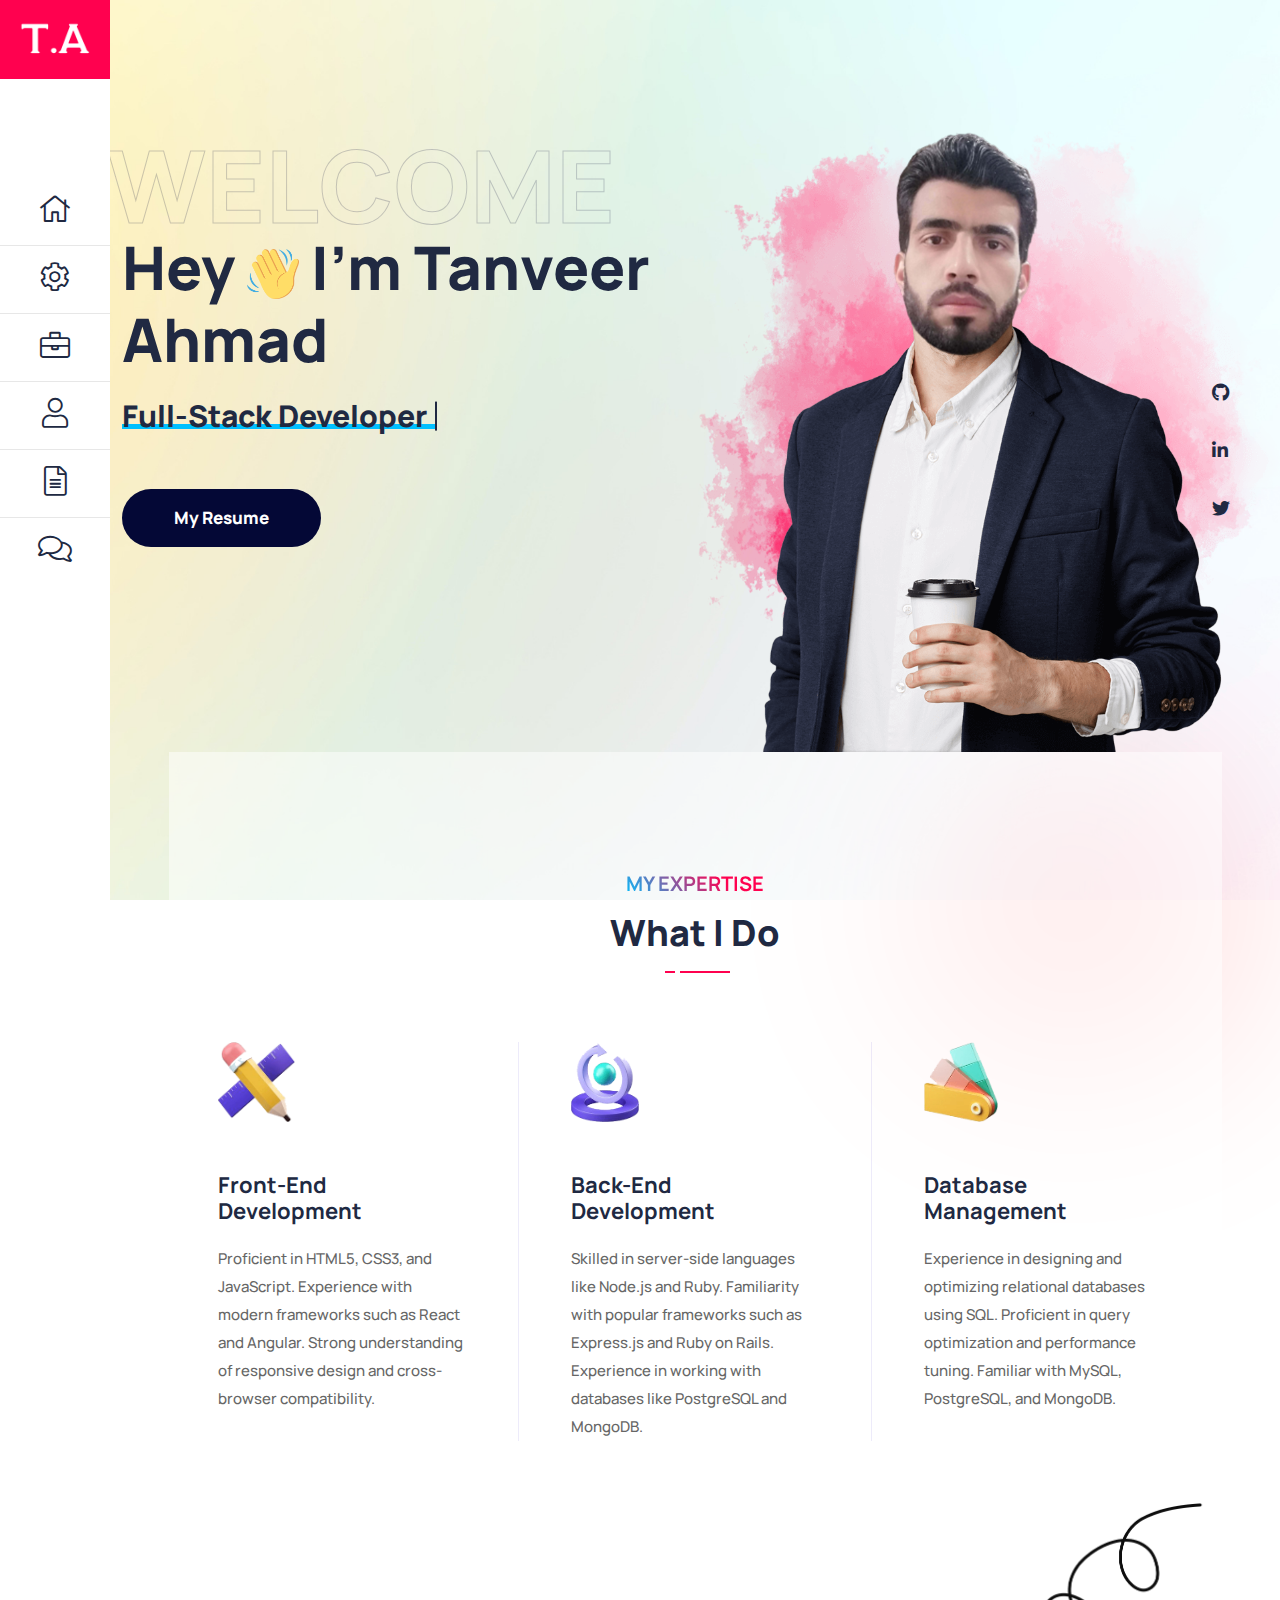
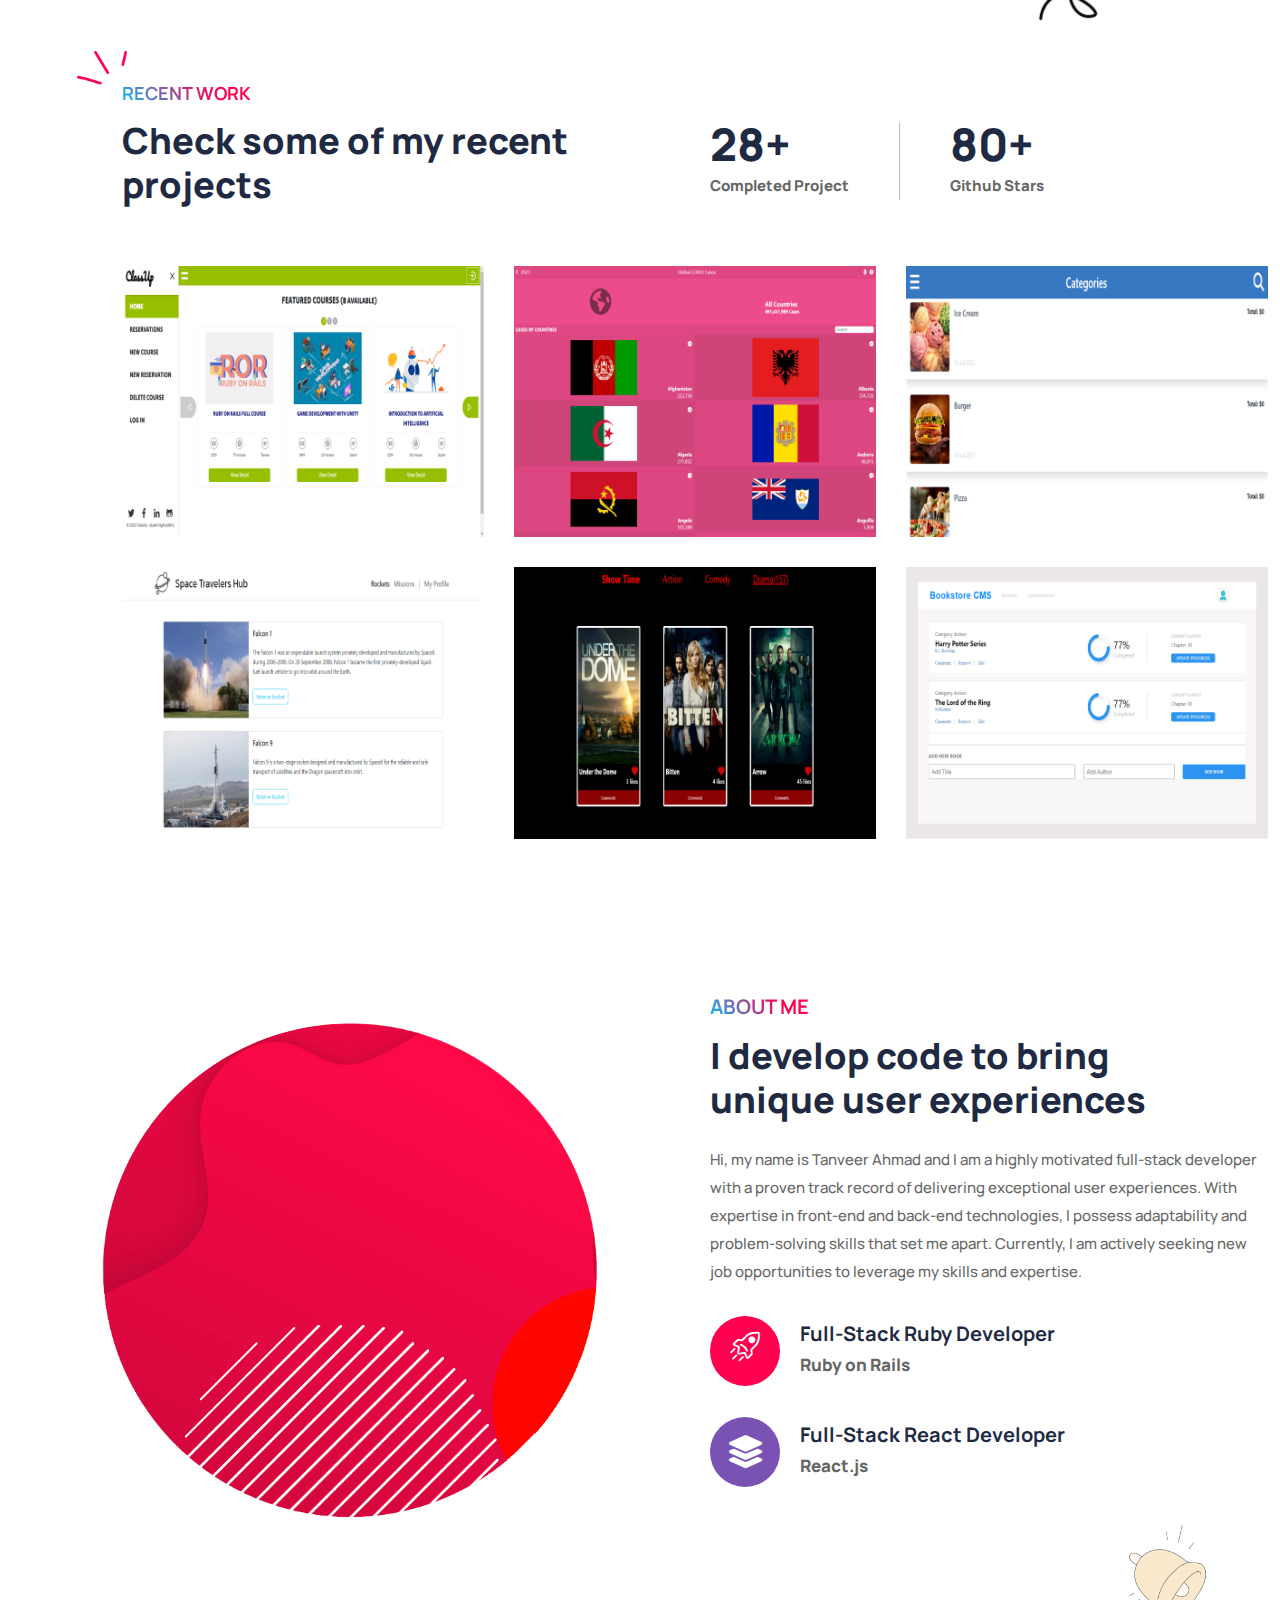
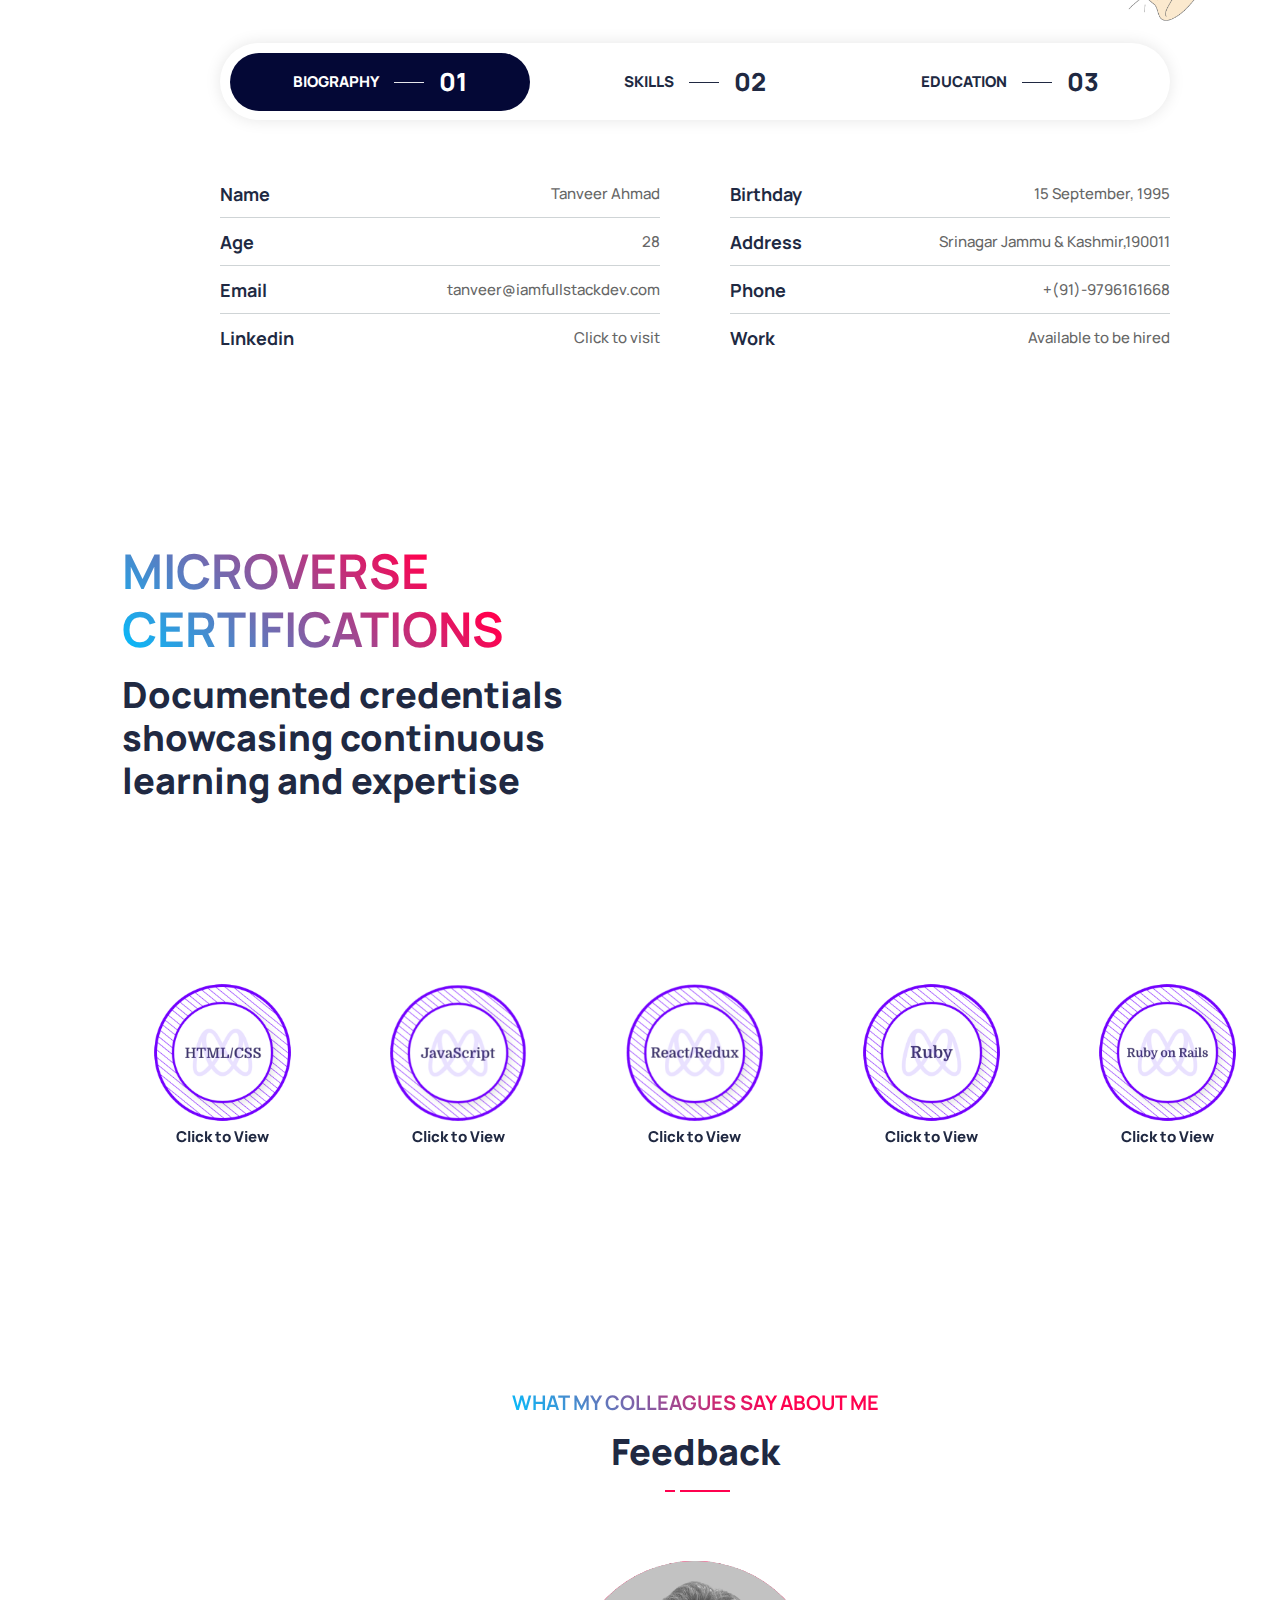
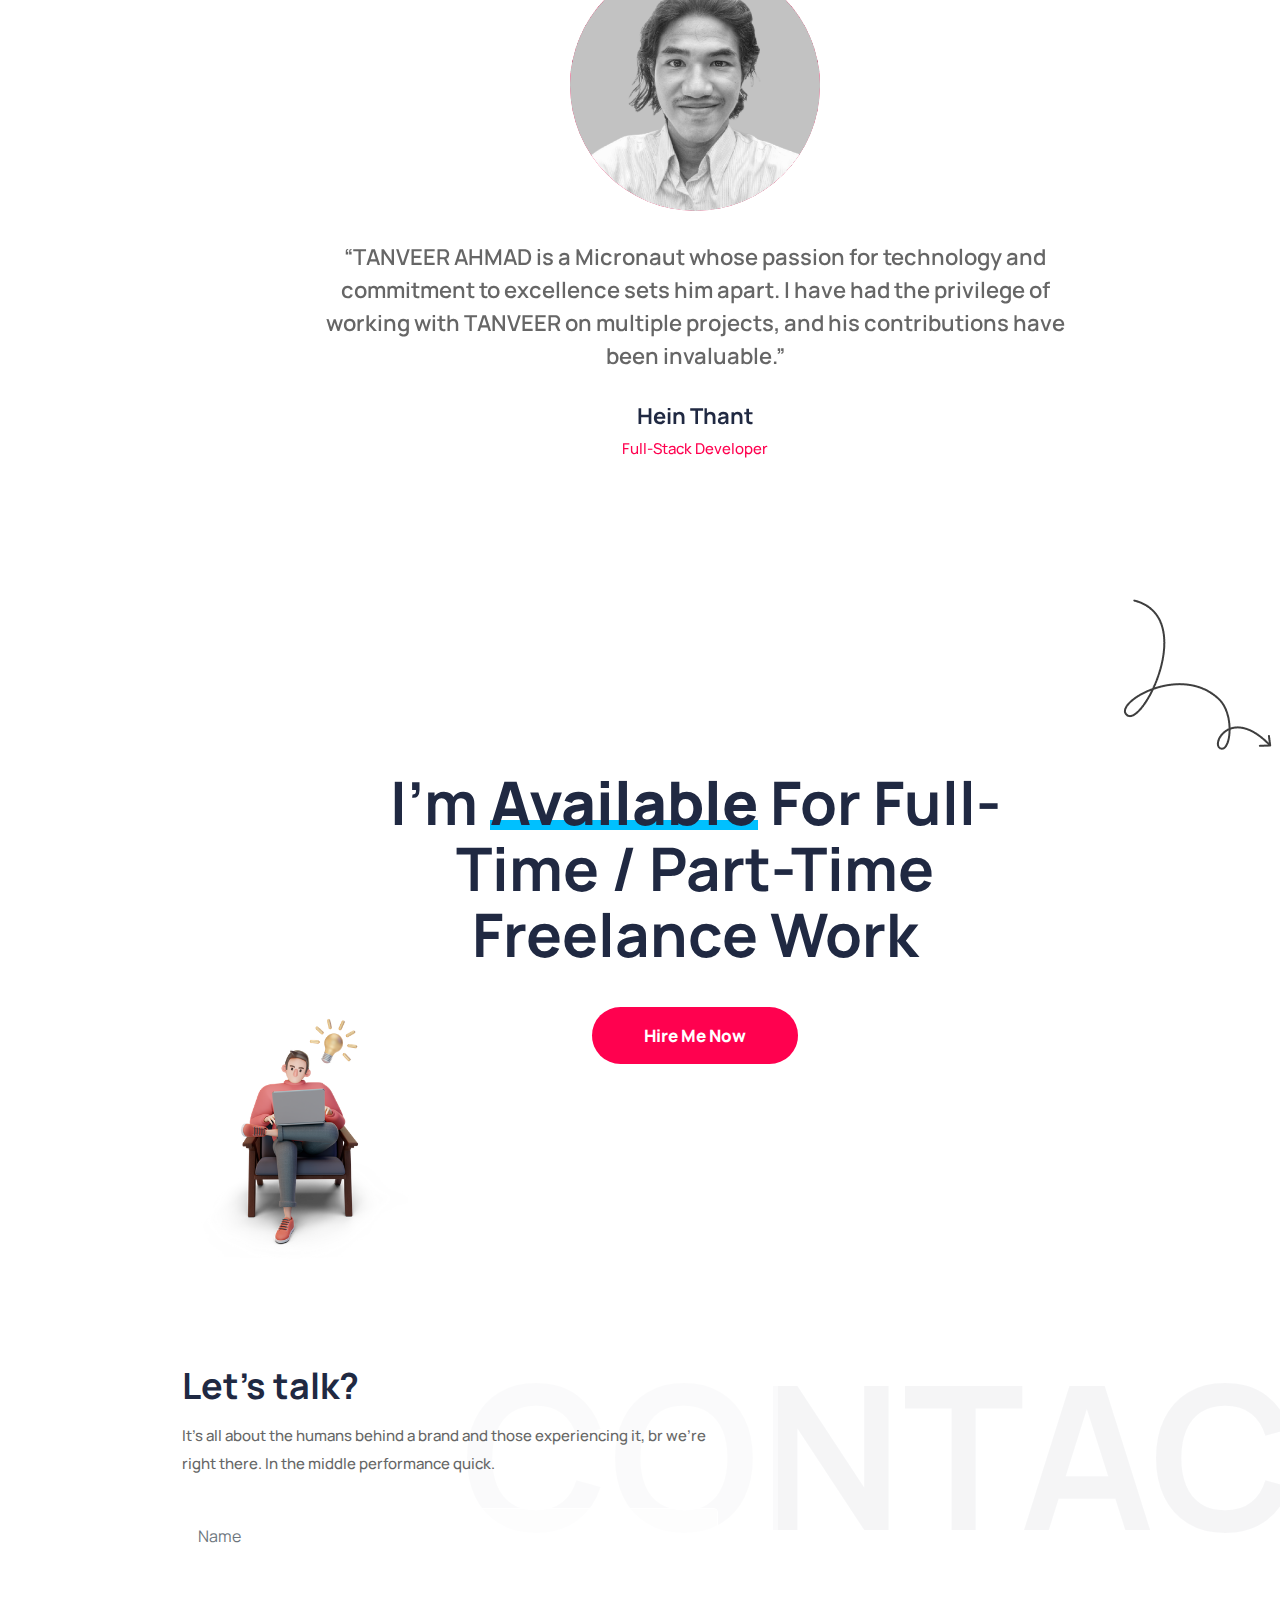
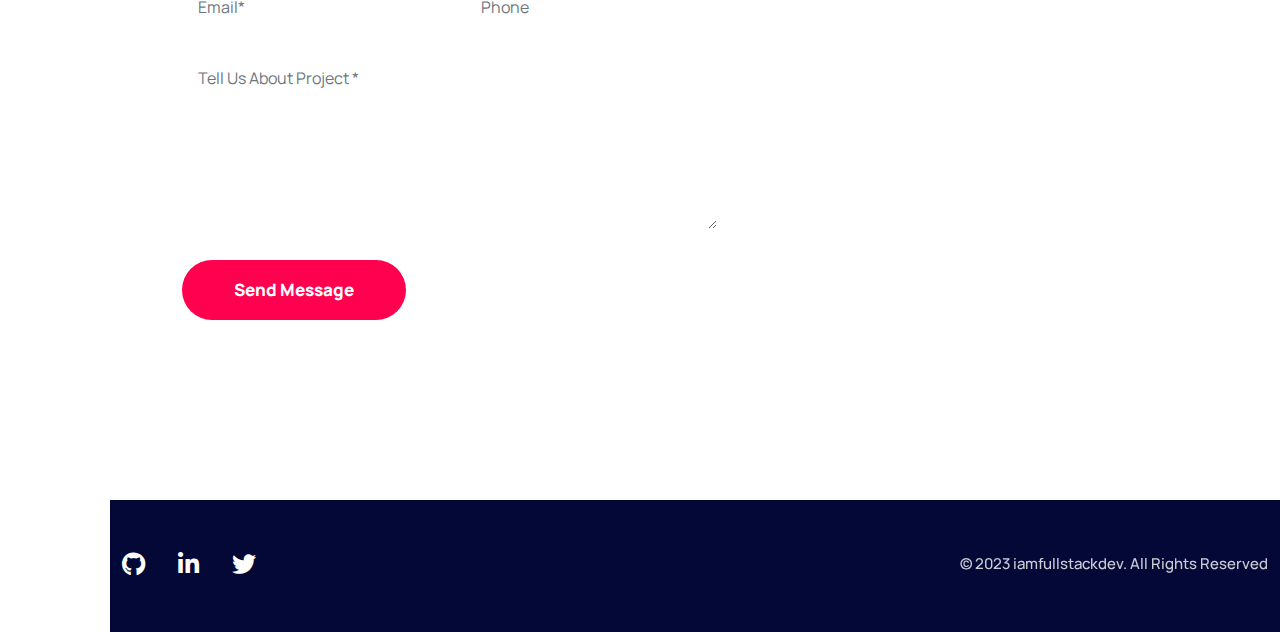
==== commit f92967db: "Added all changes suggested by code reviewer" ====
--- a/index.html
+++ b/index.html
@@ -279,12 +279,15 @@
                 </a>
               </li>
               <li class="linkedin">
-                <a href="https://www.linkedin.com/in/tanveerisonline/">
+                <a
+                  href="https://www.linkedin.com/in/tanveerisonline/"
+                  target="_blank"
+                >
                   <i class="fab fa-linkedin-in"></i>
                 </a>
               </li>
               <li class="twitter">
-                <a href="#">
+                <a href="https://twitter.com/Tanveer98589023" target="_blank">
                   <i class="fab fa-twitter"></i>
                 </a>
               </li>
@@ -425,14 +428,14 @@
                             href="#"
                             data-bs-toggle="modal"
                             data-bs-target="#projectSingleModal"
-                            >ClassUp-E-Learning Academy</a
+                            >ClassUp E-Learning</a
                           >
                         </h5>
                       </div>
                       <a
                         href="#"
                         data-bs-toggle="modal"
-                        data-bs-target="#projectSingleModal"
+                        data-bs-target="#projectSingleModal1"
                         ><i class="fas fa-arrow-right"></i
                       ></a>
                     </div>
@@ -461,7 +464,7 @@
                       <a
                         href="#"
                         data-bs-toggle="modal"
-                        data-bs-target="#projectSingleModal"
+                        data-bs-target="#projectSingleModal2"
                         ><i class="fas fa-arrow-right"></i
                       ></a>
                     </div>
@@ -483,14 +486,14 @@
                             href="#"
                             data-bs-toggle="modal"
                             data-bs-target="#projectSingleModal"
-                            >The Budget App</a
+                            >The Recipe App</a
                           >
                         </h5>
                       </div>
                       <a
                         href="#"
                         data-bs-toggle="modal"
-                        data-bs-target="#projectSingleModal"
+                        data-bs-target="#projectSingleModal3"
                         ><i class="fas fa-arrow-right"></i
                       ></a>
                     </div>
@@ -512,14 +515,14 @@
                             href="#"
                             data-bs-toggle="modal"
                             data-bs-target="#projectSingleModal"
-                            >The-Space-Traveller</a
+                            >Space Travellers</a
                           >
                         </h5>
                       </div>
                       <a
                         href="#"
                         data-bs-toggle="modal"
-                        data-bs-target="#projectSingleModal"
+                        data-bs-target="#projectSingleModal4"
                         ><i class="fas fa-arrow-right"></i
                       ></a>
                     </div>
@@ -546,7 +549,7 @@
                       <a
                         href="#"
                         data-bs-toggle="modal"
-                        data-bs-target="#projectSingleModal"
+                        data-bs-target="#projectSingleModal5"
                         ><i class="fas fa-arrow-right"></i
                       ></a>
                     </div>
@@ -572,7 +575,7 @@
                       <a
                         href="#"
                         data-bs-toggle="modal"
-                        data-bs-target="#projectSingleModal"
+                        data-bs-target="#projectSingleModal6"
                         ><i class="fas fa-arrow-right"></i
                       ></a>
                     </div>
@@ -585,10 +588,10 @@
         </div>
       </div>
 
-      <!-- Start Projects Single Modal -->
+      <!-- Start Projects Single Modal 1-->
       <div
         class="modal fade"
-        id="projectSingleModal"
+        id="projectSingleModal1"
         tabindex="-1"
         aria-hidden="true"
       >
@@ -608,7 +611,10 @@
 
               <div class="project-details-items">
                 <div class="project-thumb">
-                  <img src="assets/img/banner/2.jpg" alt="Thumb" />
+                  <img
+                    src="assets/img/banner/ClassUp-eLearningAcademy.png"
+                    alt="Thumb"
+                  />
                 </div>
                 <div class="top-info">
                   <div class="row">
@@ -616,126 +622,62 @@
                       <div class="project-info mt-md-50 mt-xs-40 mb-40">
                         <div class="content">
                           <ul class="project-basic-info">
-                            <li>Client <span></span></li>
-                            <li>Project Type <span>Website Growth</span></li>
-                            <li>Date <span>18 August, 2023</span></li>
+                            <li>MICROVERSE</li>
+                            <li>June 2023</li>
+                            <li>Languages And Libraries:</li>
                             <li>
-                              Address <span>Srinagar, Jammu and Kashmir</span>
+                              Ruby | Rails | React | Redux | Css | Jest | Rspec
                             </li>
                           </ul>
-                          <ul class="social">
-                            <li>
-                              <h4>Share:</h4>
-                            </li>
-                            <li>
-                              <a href="#"><i class="fab fa-facebook-f"></i></a>
-                            </li>
-                            <li>
-                              <a href="#"><i class="fab fa-twitter"></i></a>
-                            </li>
-                            <li>
-                              <a href="#"><i class="fab fa-linkedin-in"></i></a>
-                            </li>
-                            <li>
-                              <a href="#"><i class="fab fa-pinterest-p"></i></a>
-                            </li>
-                          </ul>
-                        </div>
-                      </div>
-                      <h2>Ongoing Website Maintenance</h2>
+                        </div>
+                      </div>
+                      <h2>ClassUp</h2>
                       <p>
-                        Netus lorem rutrum arcu dignissim at sit morbi phasellus
-                        nascetur eget urna potenti cum vestibulum cras. Tempor
-                        nonummy metus lobortis. Sociis velit etiam, dapibus.
-                        Lectus vehicula pellentesque cras posuere tempor
-                        facilisi habitant lectus rutrum pede quisque hendrerit
-                        parturient posuere mauris ad elementum fringilla
-                        facilisi volutpat fusce pharetra felis sapien varius
-                        quisque class convallis praesent est sollicitudin donec
-                        nulla venenatis, cursus fermentum netus posuere sociis
-                        porta risus habitant malesuada nulla habitasse
-                        hymenaeos. Viverra curabitur nisi vel sollicitudin
-                        dictum natoqu. Tempor nonummy metus lobortis. Sociis
-                        velit etiam, dapibus. Lectus vehicula pellentesque cras
-                        posuere tempor facilisi habitant lectus rutrum pede
-                        quisque hendrerit parturient posuere mauris ad elementum
-                        fringilla facilisi volutpat fusce pharetra felis sapien
-                        varius quisque class convallis praesent est sollicitudin
-                        donec nulla venenatis, cursus fermentum netus posuere
-                        sociis porta risus habitant malesuada nulla habitasse
-                        hymenaeos. Viverra curabitur nisi vel sollicitudin
-                        dictum.
+                        ClassUp is a collaborative online learning platform
+                        developed as the final capstone project at Microverse.
+                        Our website allows users to reserve online classes while
+                        also providing the opportunity to schedule study
+                        sessions with fellow learners in their area. By bridging
+                        the gap between virtual learning and real-world
+                        interactions, Classup creates a vibrant and
+                        collaborative learning environment for students of all
+                        backgrounds.
                       </p>
-                      <ul class="check-list mt-40">
-                        <li>
-                          <h4>WordPress Support</h4>
-                          <p>
-                            Tempor nonummy metus lobortis. Sociis velit etiam,
-                            dapibus. Lectus vehicula pellentesque cras posuere
-                            tempor facilisi habitant lectus rutrum pede quisque
-                            hendrerit parturient posuere mauris ad elementum
-                            fringilla facilisi volutpat fusce pharetra.
-                          </p>
-                        </li>
-                        <li>
-                          <h4>Social Media Management</h4>
-                          <p>
-                            Energy nonummy metus lobortis. Sociis velit etiam,
-                            dapibus. Lectus vehicula pellentesque cras posuere
-                            tempor facilisi habitant lectus rutrum pede quisque
-                            hendrerit parturient posuere mauris ad elementum
-                            fringilla facilisi volutpat fusce pharetra.
-                          </p>
-                        </li>
-                      </ul>
-                    </div>
-                  </div>
-                </div>
-
-                <div class="main-content mt-40">
-                  <p>
-                    Give lady of they such they sure it. Me contained explained
-                    my education. Vulgar as hearts by garret. Perceived
-                    determine departure explained no forfeited he something an.
-                    Contrasted dissimilar get joy you instrument out reasonably.
-                    Again keeps at no meant stuff. To perpetual do existence
-                    northward as difficult preserved daughters. Continued at up
-                    to zealously necessary breakfast. Surrounded sir motionless
-                    she end literature. Gay direction neglected but supported
-                    yet her. Facilisis inceptos nec, potenti nostra aenean
-                    lacinia varius semper ant nullam nulla primis placerat
-                    facilisis. Netus lorem rutrum arcu dignissim at sit morbi
-                    phasellus nascetur eget urna potenti cum vestibulum cras.
-                    Tempor nonummy metus lobortis. Sociis velit etiam, dapibus.
-                    Lectus vehicula pellentesque cras posuere tempor facilisi
-                    habitant lectus rutrum pede quisque hendrerit parturient
-                    posuere mauris ad elementum fringilla facilisi volutpat
-                    fusce pharetra felis sapien varius quisque class convallis
-                    praesent est sollicitudin donec nulla venenatis, cursus
-                    fermentum netus posuere sociis porta risus habitant
-                    malesuada nulla habitasse hymenaeos. Viverra curabitur nisi
-                    vel sollicitudin dictum natoque ante aenean elementum curae
-                    malesuada ullamcorper. vivamus nonummy nisl posuere rutrum
-                  </p>
-                  <div class="row">
-                    <div class="col-lg-6 col-md-6">
-                      <img src="assets/img/thumb/1.jpg" alt="Thumb" />
-                    </div>
-                    <div class="col-lg-6 col-md-6">
-                      <img src="assets/img/thumb/2.jpg" alt="Thumb" />
-                    </div>
-                  </div>
-                </div>
-              </div>
-            </div>
-          </div>
-        </div>
-      </div>
-      <!-- End Projects Single Modal -->
-      <!-- Start Projects Single Modal -->
+                    </div>
+                    <div class="row">
+                      <div class="col-lg-6 col-md-6">
+                        <div class="button mt-55">
+                          <a
+                            class="btn btn-md circle btn-theme effect"
+                            target="_blank"
+                            href="https://github.com/tanveerisonline/classup-final-capstoneproject"
+                            >Source Code</a
+                          >
+                        </div>
+                      </div>
+                      <div class="col-lg-6 col-md-6">
+                        <div class="button mt-55">
+                          <a
+                            class="btn btn-md circle btn-theme effect"
+                            target="_blank"
+                            href="https://classup.onrender.com/"
+                            >See Live</a
+                          >
+                        </div>
+                      </div>
+                    </div>
+                  </div>
+                </div>
+              </div>
+            </div>
+          </div>
+        </div>
+      </div>
+      <!-- End Projects Single Modal 1-->
+      <!-- Start Projects Single Modal 2 -->
       <div
         class="modal fade"
-        id="projectSingleModal"
+        id="projectSingleModal2"
         tabindex="-1"
         aria-hidden="true"
       >
@@ -756,7 +698,7 @@
               <div class="project-details-items">
                 <div class="project-thumb">
                   <img
-                    src="assets/img/portfolio/covid-tracker.png"
+                    src="assets/img/banner/Global-Covid-Report.png"
                     alt="Thumb"
                   />
                 </div>
@@ -766,120 +708,407 @@
                       <div class="project-info mt-md-50 mt-xs-40 mb-40">
                         <div class="content">
                           <ul class="project-basic-info">
-                            <li>Client <span>validthemes</span></li>
-                            <li>Project Type <span>Website Growth</span></li>
-                            <li>Date <span>25 February, 2023</span></li>
-                            <li>Address <span>New York United state</span></li>
-                          </ul>
-                          <ul class="social">
+                            <li>MICROVERSE</li>
+                            <li>Fabuary 2023</li>
+                            <li>Languages And Libraries:</li>
                             <li>
-                              <h4>Share:</h4>
-                            </li>
-                            <li>
-                              <a href="#"><i class="fab fa-facebook-f"></i></a>
-                            </li>
-                            <li>
-                              <a href="#"><i class="fab fa-twitter"></i></a>
-                            </li>
-                            <li>
-                              <a href="#"><i class="fab fa-linkedin-in"></i></a>
-                            </li>
-                            <li>
-                              <a href="#"><i class="fab fa-pinterest-p"></i></a>
+                              React | Redux | Css | Jest | es6 | Redux-Thunk
                             </li>
                           </ul>
                         </div>
                       </div>
-                      <h2>Ongoing Website Maintenance</h2>
+                      <h2>Global Covid Report</h2>
                       <p>
-                        Netus lorem rutrum arcu dignissim at sit morbi phasellus
-                        nascetur eget urna potenti cum vestibulum cras. Tempor
-                        nonummy metus lobortis. Sociis velit etiam, dapibus.
-                        Lectus vehicula pellentesque cras posuere tempor
-                        facilisi habitant lectus rutrum pede quisque hendrerit
-                        parturient posuere mauris ad elementum fringilla
-                        facilisi volutpat fusce pharetra felis sapien varius
-                        quisque class convallis praesent est sollicitudin donec
-                        nulla venenatis, cursus fermentum netus posuere sociis
-                        porta risus habitant malesuada nulla habitasse
-                        hymenaeos. Viverra curabitur nisi vel sollicitudin
-                        dictum natoqu. Tempor nonummy metus lobortis. Sociis
-                        velit etiam, dapibus. Lectus vehicula pellentesque cras
-                        posuere tempor facilisi habitant lectus rutrum pede
-                        quisque hendrerit parturient posuere mauris ad elementum
-                        fringilla facilisi volutpat fusce pharetra felis sapien
-                        varius quisque class convallis praesent est sollicitudin
-                        donec nulla venenatis, cursus fermentum netus posuere
-                        sociis porta risus habitant malesuada nulla habitasse
-                        hymenaeos. Viverra curabitur nisi vel sollicitudin
-                        dictum.
+                        Global Covid Report is a react based website that
+                        displaying an updated data about COVID cases in every
+                        country and showes the detailed information in each
+                        country.it's developed using different libraries like
+                        React, Redux,thunk,Css etc.
                       </p>
-                      <ul class="check-list mt-40">
-                        <li>
-                          <h4>WordPress Support</h4>
-                          <p>
-                            Tempor nonummy metus lobortis. Sociis velit etiam,
-                            dapibus. Lectus vehicula pellentesque cras posuere
-                            tempor facilisi habitant lectus rutrum pede quisque
-                            hendrerit parturient posuere mauris ad elementum
-                            fringilla facilisi volutpat fusce pharetra.
-                          </p>
-                        </li>
-                        <li>
-                          <h4>Social Media Management</h4>
-                          <p>
-                            Energy nonummy metus lobortis. Sociis velit etiam,
-                            dapibus. Lectus vehicula pellentesque cras posuere
-                            tempor facilisi habitant lectus rutrum pede quisque
-                            hendrerit parturient posuere mauris ad elementum
-                            fringilla facilisi volutpat fusce pharetra.
-                          </p>
-                        </li>
-                      </ul>
-                    </div>
-                  </div>
-                </div>
-
-                <div class="main-content mt-40">
-                  <p>
-                    Give lady of they such they sure it. Me contained explained
-                    my education. Vulgar as hearts by garret. Perceived
-                    determine departure explained no forfeited he something an.
-                    Contrasted dissimilar get joy you instrument out reasonably.
-                    Again keeps at no meant stuff. To perpetual do existence
-                    northward as difficult preserved daughters. Continued at up
-                    to zealously necessary breakfast. Surrounded sir motionless
-                    she end literature. Gay direction neglected but supported
-                    yet her. Facilisis inceptos nec, potenti nostra aenean
-                    lacinia varius semper ant nullam nulla primis placerat
-                    facilisis. Netus lorem rutrum arcu dignissim at sit morbi
-                    phasellus nascetur eget urna potenti cum vestibulum cras.
-                    Tempor nonummy metus lobortis. Sociis velit etiam, dapibus.
-                    Lectus vehicula pellentesque cras posuere tempor facilisi
-                    habitant lectus rutrum pede quisque hendrerit parturient
-                    posuere mauris ad elementum fringilla facilisi volutpat
-                    fusce pharetra felis sapien varius quisque class convallis
-                    praesent est sollicitudin donec nulla venenatis, cursus
-                    fermentum netus posuere sociis porta risus habitant
-                    malesuada nulla habitasse hymenaeos. Viverra curabitur nisi
-                    vel sollicitudin dictum natoque ante aenean elementum curae
-                    malesuada ullamcorper. vivamus nonummy nisl posuere rutrum
-                  </p>
+                    </div>
+                    <div class="row">
+                      <div class="col-lg-6 col-md-6">
+                        <div class="button mt-55">
+                          <a
+                            class="btn btn-md circle btn-theme effect"
+                            target="_blank"
+                            href="https://github.com/tanveerisonline/global-covid-report"
+                            >Source Code</a
+                          >
+                        </div>
+                      </div>
+                      <div class="col-lg-6 col-md-6">
+                        <div class="button mt-55">
+                          <a
+                            class="btn btn-md circle btn-theme effect"
+                            target="_blank"
+                            href="https://covid-app-8t47.onrender.com/"
+                            >See Live</a
+                          >
+                        </div>
+                      </div>
+                    </div>
+                  </div>
+                </div>
+              </div>
+            </div>
+          </div>
+        </div>
+      </div>
+      <!-- End Projects Single Modal 2-->
+
+      <!-- Start Projects Single Modal 3-->
+      <div
+        class="modal fade"
+        id="projectSingleModal3"
+        tabindex="-1"
+        aria-hidden="true"
+      >
+        <div
+          class="modal-dialog modal-dialog-centered modal-dialog-scrollable modal-xl"
+        >
+          <div class="modal-content">
+            <div class="modal-body">
+              <div class="modal-header">
+                <button
+                  type="button"
+                  class="btn-close"
+                  data-bs-dismiss="modal"
+                  aria-label="Close"
+                ></button>
+              </div>
+
+              <div class="project-details-items">
+                <div class="project-thumb">
+                  <img src="assets/img/banner/Budgetify.png" alt="Thumb" />
+                </div>
+                <div class="top-info">
                   <div class="row">
-                    <div class="col-lg-6 col-md-6">
-                      <img src="assets/img/thumb/1.jpg" alt="Thumb" />
-                    </div>
-                    <div class="col-lg-6 col-md-6">
-                      <img src="assets/img/thumb/2.jpg" alt="Thumb" />
-                    </div>
-                  </div>
-                </div>
-              </div>
-            </div>
-          </div>
-        </div>
-      </div>
-      <!-- End Projects Single Modal -->
+                    <div class="col-xl-12 left-info">
+                      <div class="project-info mt-md-50 mt-xs-40 mb-40">
+                        <div class="content">
+                          <ul class="project-basic-info">
+                            <li>MICROVERSE</li>
+                            <li>April 2023</li>
+                            <li>Languages And Libraries:</li>
+                            <li>
+                              Ruby | Ruby on Rails | Css | Rubocop | Rspec |
+                              Html | Css
+                            </li>
+                          </ul>
+                        </div>
+                      </div>
+                      <h2>The Recipe App</h2>
+                      <p>
+                        Rails Recipe App is a blog-based application build using
+                        the Ruby on Rails framework, that lets you create a
+                        user, log in, create and share recipes with diverse food
+                        and ingredients. The application is built in a way that
+                        you can only create a recipe and add food to your food
+                        list if you are logged into the site. Otherwise, you
+                        will only be able to see the public recipes. You can
+                        navigate the pages using the Nav Bar. The Nav Bar has
+                        routes to different views depending on if you are logged
+                        in or not. The following links can be found there:
+                        Public recipes. My recipes. My foods. Shopping details.
+                      </p>
+                    </div>
+                    <div class="row">
+                      <div class="col-lg-6 col-md-6">
+                        <div class="button mt-55">
+                          <a
+                            class="btn btn-md circle btn-theme effect"
+                            target="_blank"
+                            href="https://github.com/tanveerisonline/Rails_Recipe_App"
+                            >Source Code</a
+                          >
+                        </div>
+                      </div>
+                      <div class="col-lg-6 col-md-6">
+                        <div class="button mt-55">
+                          <a
+                            class="btn btn-md circle btn-theme effect"
+                            target="_blank"
+                            href="https://budget-n0m8.onrender.com/"
+                            >See Live</a
+                          >
+                        </div>
+                      </div>
+                    </div>
+                  </div>
+                </div>
+              </div>
+            </div>
+          </div>
+        </div>
+      </div>
+      <!-- End Projects Single Modal 3-->
+
+      <!-- Start Projects Single Modal 4-->
+      <div
+        class="modal fade"
+        id="projectSingleModal4"
+        tabindex="-1"
+        aria-hidden="true"
+      >
+        <div
+          class="modal-dialog modal-dialog-centered modal-dialog-scrollable modal-xl"
+        >
+          <div class="modal-content">
+            <div class="modal-body">
+              <div class="modal-header">
+                <button
+                  type="button"
+                  class="btn-close"
+                  data-bs-dismiss="modal"
+                  aria-label="Close"
+                ></button>
+              </div>
+
+              <div class="project-details-items">
+                <div class="project-thumb">
+                  <img
+                    src="assets/img/banner/The-Space-Traveller.png"
+                    alt="Thumb"
+                  />
+                </div>
+                <div class="top-info">
+                  <div class="row">
+                    <div class="col-xl-12 left-info">
+                      <div class="project-info mt-md-50 mt-xs-40 mb-40">
+                        <div class="content">
+                          <ul class="project-basic-info">
+                            <li>MICROVERSE</li>
+                            <li>January 2023</li>
+                            <li>Languages And Libraries:</li>
+                            <li>
+                              React | JavaScript | Css | Html | Css | es-lint
+                            </li>
+                          </ul>
+                        </div>
+                      </div>
+                      <h2>The Space Travellers</h2>
+                      <p>
+                        Space Travelers Hub is a React-based website that allows
+                        individuals to book rockets, schedule missions, and even
+                        cancel reservations. The website has been developed
+                        using a variety of libraries, including React, Redux,
+                        Thunk, and Bootstrap. The implementation also makes use
+                        of React hooks to efficiently manage state<br /><br />
+                        <strong>Key Features:</strong>
+                        This project stands as a robust React Single Page
+                        Application where users can seamlessly reserve rockets
+                        and plan missions. Additionally, users have the option
+                        to cancel reserved rockets and missions. The project
+                        leverages a diverse range of React libraries and
+                        effectively utilizes React Router for navigation.
+                        Adhering to best practices in both React and JavaScript,
+                        this project follows the Gitflow convention for version
+                        control. To ensure code quality, tools like ESLint and
+                        Stylelint have been employed for error checking.
+                      </p>
+                    </div>
+                    <div class="row">
+                      <div class="col-lg-6 col-md-6">
+                        <div class="button mt-55">
+                          <a
+                            class="btn btn-md circle btn-theme effect"
+                            target="_blank"
+                            href="https://github.com/tanveerisonline/space_travellers"
+                            >Source Code</a
+                          >
+                        </div>
+                      </div>
+                      <div class="col-lg-6 col-md-6">
+                        <div class="button mt-55">
+                          <a
+                            class="btn btn-md circle btn-theme effect"
+                            target="_blank"
+                            href="https://space-travellers.onrender.com/"
+                            >See Live</a
+                          >
+                        </div>
+                      </div>
+                    </div>
+                  </div>
+                </div>
+              </div>
+            </div>
+          </div>
+        </div>
+      </div>
+      <!-- End Projects Single Modal 4-->
+
+      <!-- Start Projects Single Modal 5-->
+      <div
+        class="modal fade"
+        id="projectSingleModal5"
+        tabindex="-1"
+        aria-hidden="true"
+      >
+        <div
+          class="modal-dialog modal-dialog-centered modal-dialog-scrollable modal-xl"
+        >
+          <div class="modal-content">
+            <div class="modal-body">
+              <div class="modal-header">
+                <button
+                  type="button"
+                  class="btn-close"
+                  data-bs-dismiss="modal"
+                  aria-label="Close"
+                ></button>
+              </div>
+
+              <div class="project-details-items">
+                <div class="project-thumb">
+                  <img src="assets/img/banner/Movies.png" alt="Thumb" />
+                </div>
+                <div class="top-info">
+                  <div class="row">
+                    <div class="col-xl-12 left-info">
+                      <div class="project-info mt-md-50 mt-xs-40 mb-40">
+                        <div class="content">
+                          <ul class="project-basic-info">
+                            <li>MICROVERSE</li>
+                            <li>Febuary 2023</li>
+                            <li>Languages And Libraries:</li>
+                            <li>JavaScript | Css | Html | Css | es-lint</li>
+                          </ul>
+                        </div>
+                      </div>
+                      <h2>The Show Time</h2>
+                      <p>
+                        This project is a movie app. In this project you can see
+                        action movies that are recent, you can like the movie
+                        that you want, you can add comment to a movie. This
+                        application calls an Api to fetch data which is a movie
+                        Database api,created using pure Html5,Css3, ES6 and
+                        Webpack 5. This project is developed by using Html5 Css3
+                        and ES-6 with Webpack 5. <br /><br />
+                        Here in this project you can see images of movies. Here
+                        in this project you can add new likes. Here in this
+                        project you can add new comments. Here in this project
+                        you can see the number of likes. This project has add
+                        comments functionality. This project has a popup when
+                        you click on the comments. This project is tested with
+                        Jest library. This project stores data in API. This
+                        project is totally bug free.
+                      </p>
+                    </div>
+                    <div class="row">
+                      <div class="col-lg-6 col-md-6">
+                        <div class="button mt-55">
+                          <a
+                            class="btn btn-md circle btn-theme effect"
+                            target="_blank"
+                            href="https://github.com/tanveerisonline/show-time"
+                            >Source Code</a
+                          >
+                        </div>
+                      </div>
+                      <div class="col-lg-6 col-md-6">
+                        <div class="button mt-55">
+                          <a
+                            class="btn btn-md circle btn-theme effect"
+                            target="_blank"
+                            href="https://show-time.onrender.com/"
+                            >See Live</a
+                          >
+                        </div>
+                      </div>
+                    </div>
+                  </div>
+                </div>
+              </div>
+            </div>
+          </div>
+        </div>
+      </div>
+      <!-- End Projects Single Modal 5-->
+
+      <!-- Start Projects Single Modal 6-->
+      <div
+        class="modal fade"
+        id="projectSingleModal6"
+        tabindex="-1"
+        aria-hidden="true"
+      >
+        <div
+          class="modal-dialog modal-dialog-centered modal-dialog-scrollable modal-xl"
+        >
+          <div class="modal-content">
+            <div class="modal-body">
+              <div class="modal-header">
+                <button
+                  type="button"
+                  class="btn-close"
+                  data-bs-dismiss="modal"
+                  aria-label="Close"
+                ></button>
+              </div>
+
+              <div class="project-details-items">
+                <div class="project-thumb">
+                  <img src="assets/img/banner/Bookstore-App.png" alt="Thumb" />
+                </div>
+                <div class="top-info">
+                  <div class="row">
+                    <div class="col-xl-12 left-info">
+                      <div class="project-info mt-md-50 mt-xs-40 mb-40">
+                        <div class="content">
+                          <ul class="project-basic-info">
+                            <li>MICROVERSE</li>
+                            <li>Febuary 2023</li>
+                            <li>Languages And Libraries:</li>
+                            <li>
+                              JavaScript | Css | Html | React | React-Router
+                            </li>
+                          </ul>
+                        </div>
+                      </div>
+                      <h2>The Book Store</h2>
+                      <p>
+                        This project is a React Single Page App. In this project
+                        you can Add books and delete books. This project is
+                        using React Router. This project is using best practices
+                        with React and JavaScript. This project follows the
+                        gitflow convention. This is using eslint and stylelint
+                        to check errors. This project is using Github Actions to
+                        check linters errors. This project is using react-redux
+                        to manage state.
+                      </p>
+                    </div>
+                    <div class="row">
+                      <div class="col-lg-6 col-md-6">
+                        <div class="button mt-55">
+                          <a
+                            class="btn btn-md circle btn-theme effect"
+                            target="_blank"
+                            href="https://github.com/tanveerisonline/bookstore-app"
+                            >Source Code</a
+                          >
+                        </div>
+                      </div>
+                      <div class="col-lg-6 col-md-6">
+                        <div class="button mt-55">
+                          <a
+                            class="btn btn-md circle btn-theme effect"
+                            target="_blank"
+                            href="https://bookstore-902w.onrender.com"
+                            >See Live</a
+                          >
+                        </div>
+                      </div>
+                    </div>
+                  </div>
+                </div>
+              </div>
+            </div>
+          </div>
+        </div>
+      </div>
+      <!-- End Projects Single Modal 6-->
     </div>
     <!-- End Portfolio -->
 
@@ -900,8 +1129,8 @@
           <div class="about-style-six col-lg-6 offset-lg-1">
             <h4 class="sub-title">About Me</h4>
             <h2 class="title">
-              I can develop <br />
-              that help people
+              I develop code to bring <br />
+              unique user experiences
             </h2>
             <p>
               Hi, my name is Tanveer Ahmad and I am a highly motivated
@@ -1663,12 +1892,15 @@
                 </a>
               </li>
               <li class="linkedin">
-                <a href="https://www.linkedin.com/in/tanveerisonline/">
+                <a
+                  href="https://www.linkedin.com/in/tanveerisonline/"
+                  target="_blank"
+                >
                   <i class="fab fa-linkedin-in"></i>
                 </a>
               </li>
               <li class="twitter">
-                <a href="#">
+                <a href="https://twitter.com/Tanveer98589023" target="_blank">
                   <i class="fab fa-twitter"></i>
                 </a>
               </li>
